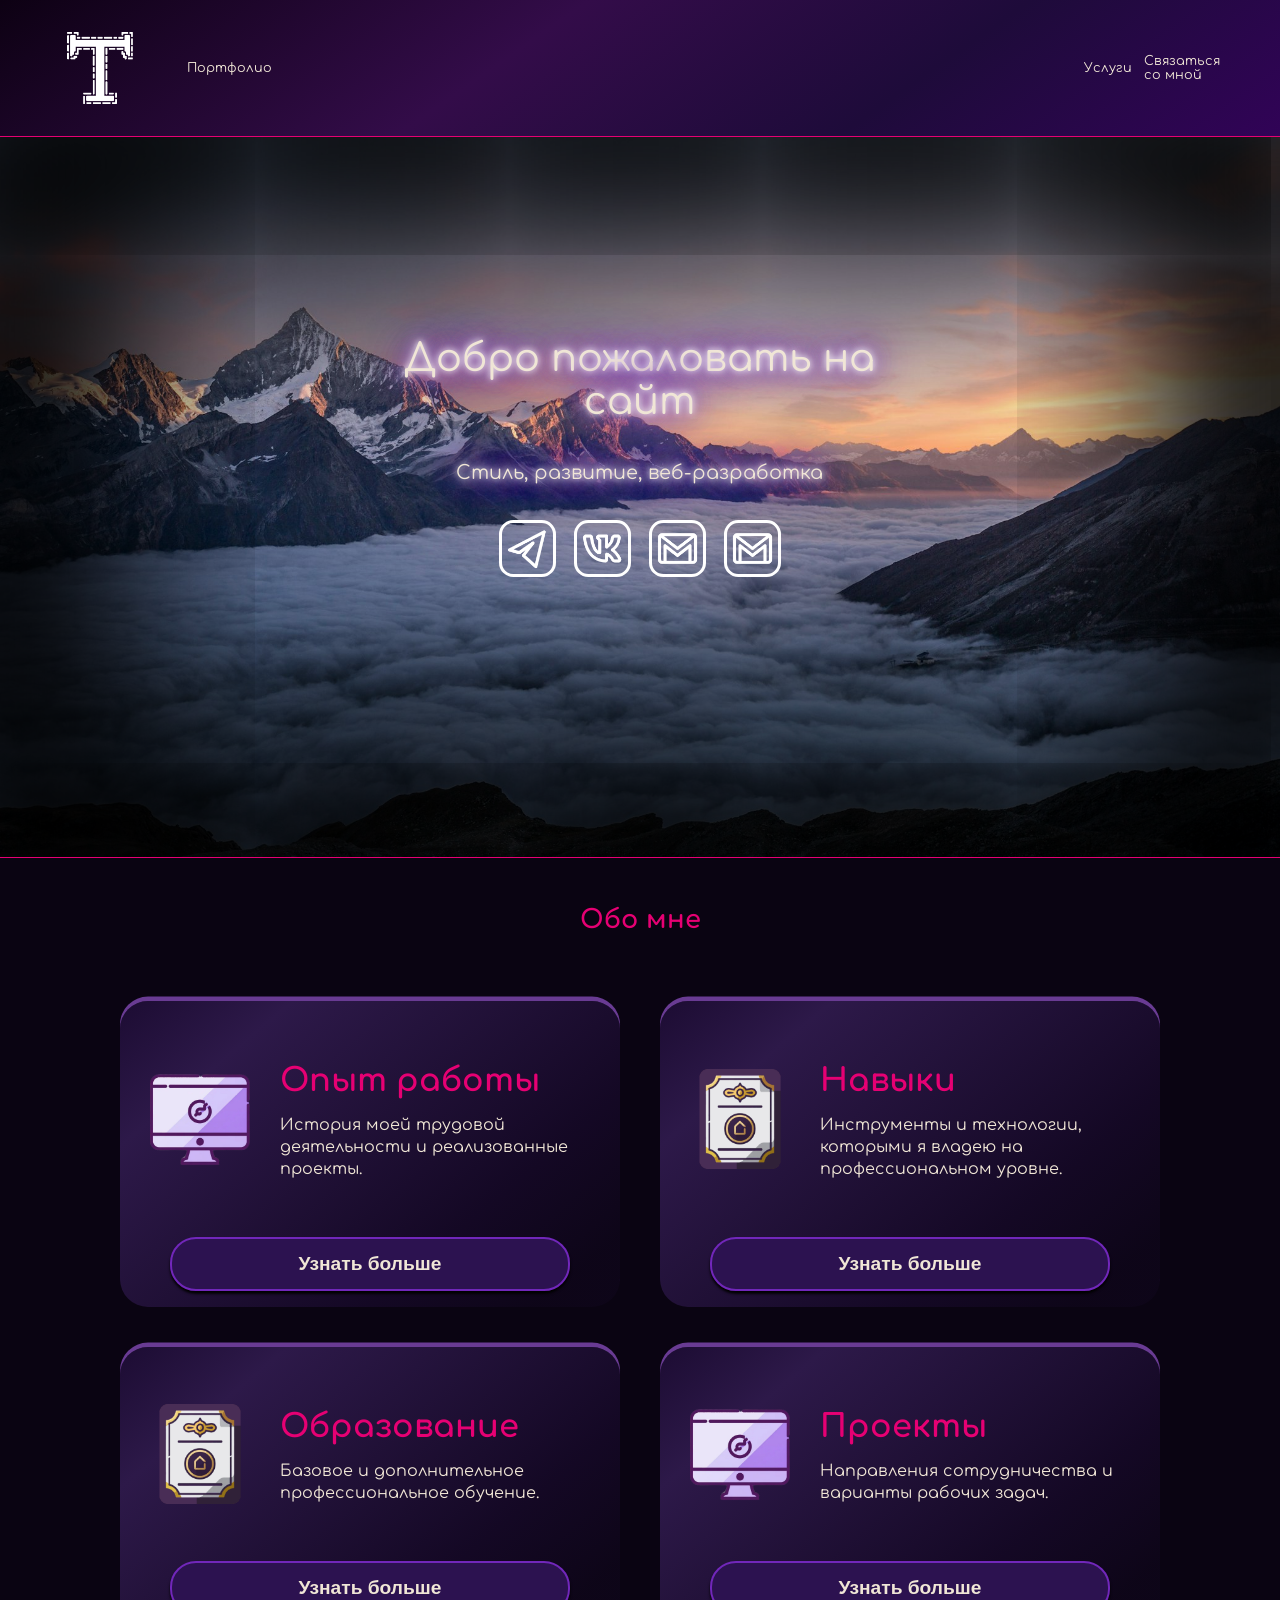
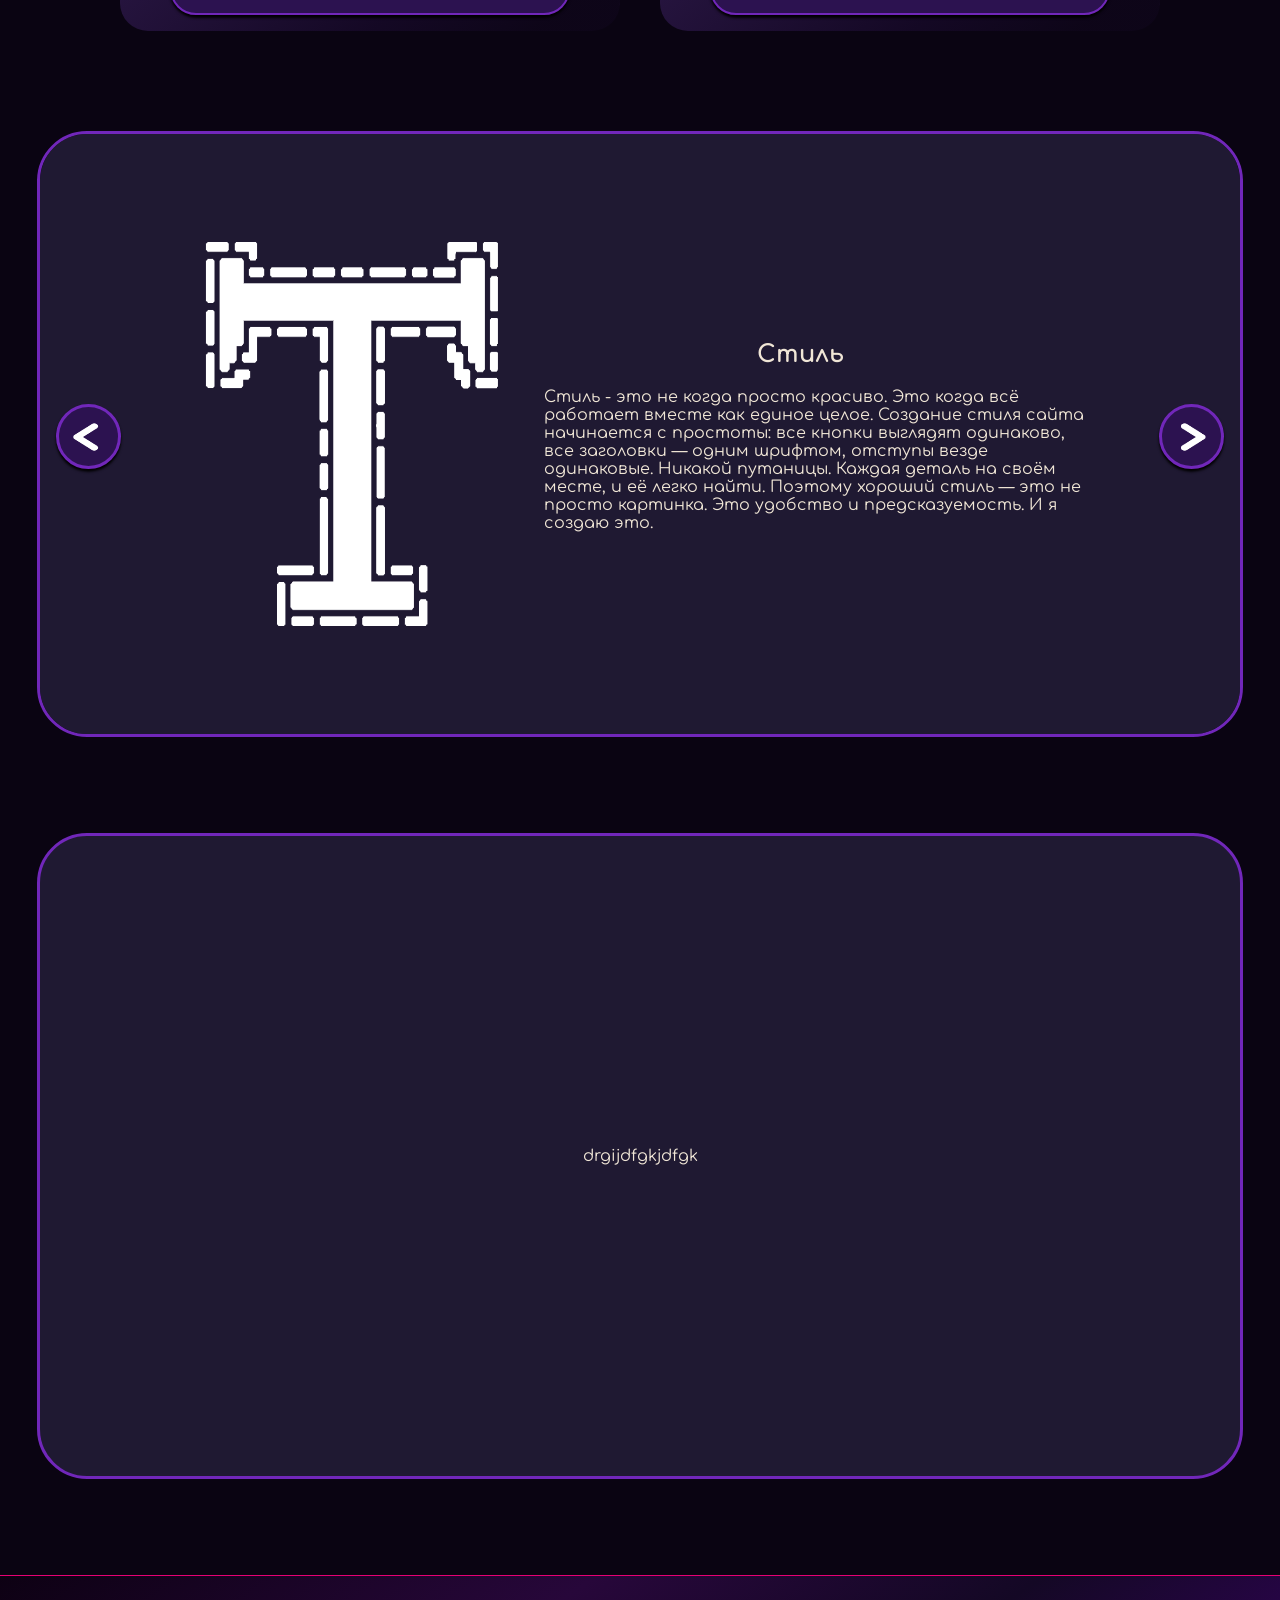
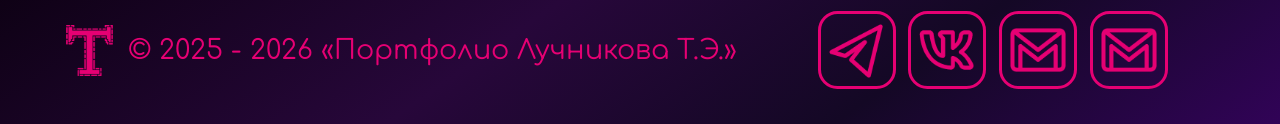
==== index.html @ 0462a35f "24" ====
<!DOCTYPE html>
<html lang="en">

    <head>
        <meta charset="UTF-8">
        <meta name="viewport" content="width=device-width, initial-scale=1.0">
        <title>Document</title>

        <meta name="viewport" content="width=device-width, initial-scale=1.0">

        <!-- ====================================================================== -->

        <link rel="stylesheet" href="./css_style/main_css.css">
        <link rel="stylesheet" href="./css_style/footer_css.css">
        <link rel="stylesheet" href="./css_style/slider_css.css">
        <link rel="stylesheet" href="./css_style/header_css.css">
        <link rel="stylesheet" href="./css_style/css_style_but_OnUp.css">

        <!-- ====================================================================== -->

        <link rel="preconnect" href="https://fonts.googleapis.com">
        <link rel="preconnect" href="https://fonts.gstatic.com" crossorigin>
        <link href="https://fonts.googleapis.com/css2?family=Comfortaa&display=swap" rel="stylesheet">

        <style>

            .one {
                margin-top: 1wh;
            }

        </style>

    </head>

    <body>

        <!-- ----------------------------------------------------------------------------------------------------- -->

        <header>
            <div id="div_head_main">
                <div class="div_head_main_first">
                    <img src="./img/logo-img.png" alt="">
                    <div style="margin-left: 3vw;">
                        <p class="p_header">Портфолио</p>
                    </div>
                </div>
                <div class="div_head_main_second">
                    <a href="#">
                        <p class="p_header">Услуги</p>
                    </a>
                    <a href="#">
                        <p class="p_header">Связаться со мной</p>
                    </a>
                </div>
            </div>
        </header>

        <!-- ----------------------------------------------------------------------------------------------------- -->

        <div id="big_body_div_1">

            <button id="goTopBtn" title="Наверх">↑</button>

            <script>

                const btn = document.getElementById('goTopBtn');
                window.addEventListener('scroll', () => {
                    btn.classList.toggle('show', window.scrollY > 200);
                });
                btn.addEventListener('click', () => {
                    window.scrollTo({ top: 0, behavior: 'smooth' });
                });

            </script>

            <!-- -------------------------------------------------------------------------------------- -->
            <div id="first_div_card" style="border: px solid red;">

                <div style="display: flex; flex-direction: column; align-items: center; margin-top: 18vh;">

                    <div class="one">
                        <div style="width: 46vw;">
                            <p id="glowing_text">Добро пожаловать на сайт</p>
                            <p id="glowing_text_mini">Стиль, развитие, веб-разработка</p>
                        </div>
                    </div>

                    <div style="display: flex; margin-top: 2vh; justify-content: space-between; width: 22vw; height: 6vw;">
                        <div class="head_div_img">
                            <a href="https://t.me/Timofey1559">
                                <img class="two_img" src="./img/telegram_icon_white.png" alt="">
                            </a>
                        </div>
                        <div class="head_div_img">
                            <a href="https://t.me/Timofey1559">
                                <img class="two_img" src="./img/vk_icon_white.png" alt="">
                            </a>
                        </div>
                        <div class="head_div_img">
                            <a href="https://t.me/Timofey1559">
                                <img class="two_img" src="./img/gmail_icon_white.png" alt="">
                            </a>
                        </div>

                        <div class="head_div_img">
                            <a href="https://t.me/Timofey1559">
                                <img class="two_img" src="./img/gmail_icon_white.png" alt="">
                            </a>
                        </div>
                    </div>

                </div>


            </div>

            <!-- ----------------------------------------------------------------------------------------------------- -->

            <div id="thirty_div">

                <div class="forth_div">

                    <h1>
                        <p style="font-size: 2vw; color: #e60073;">Обо мне</p>
                    </h1>

                    <div id="thirty_div_wrap">

                        <div id="div_cartochka">

                            <div id="div_card_img_second">
                                <div id="div_card_img_first">
                                    <img src="./img/monitor_icon.png" alt="">
                                </div>

                                <div class="div_card_thirty">
                                    <h1 id="p_card_first">Опыт работы</h1>
                                    <p id="p_card_second">История моей трудовой деятельности и реализованные проекты.</p>
                                </div>


                            </div>
                            <button title="Узнать больше"><a href="./pages/work.html">Узнать больше</a></button>
                        </div>

                        <div id="div_cartochka">

                            <!--
                                        <div id="circle_font"></div>
                                    -->
                            <div id="div_card_img_second">
                                <div id="div_card_img_first">
                                    <img src="./img/icon_sertificate.png" alt="">
                                </div>
                                <div class="div_card_thirty">
                                    <h1 id="p_card_first">Навыки</h1>
                                    <p id="p_card_second">Инструменты и технологии, которыми я владею на профессиональном
                                        уровне.</p>
                                </div>


                            </div>
                            <button title="Узнать больше">Узнать больше</button>
                        </div>


                        <!--
                            <div style="width: 70vw; border: 0px solid orange; display: flex; justify-content: center; align-items: center; z-index: -3; position: absolute;">
                                <div id="img_glow_circle" ></div>
                            </div>
                            -->


                        <div id="div_cartochka">

                            <!--
                                        <div id="circle_font"></div>
                                    -->
                            <div id="div_card_img_second">
                                <div id="div_card_img_first">
                                    <img src="./img/icon_sertificate.png" alt="">
                                </div>
                                <div class="div_card_thirty">
                                    <h1 id="p_card_first">Образование</h1>
                                    <p id="p_card_second">Базовое и дополнительное профессиональное обучение.</p>
                                </div>


                            </div>
                            <button title="Узнать больше">Узнать больше</button>
                        </div>

                        <div id="div_cartochka">

                            <!--
                                        <div id="circle_font"></div>
                                    -->
                            <div id="div_card_img_second">
                                <div id="div_card_img_first">
                                    <img src="./img/monitor_icon.png" alt="">
                                </div>
                                <div class="div_card_thirty">
                                    <h1 id="p_card_first">Проекты</h1>
                                    <p id="p_card_second">Направления сотрудничества и варианты рабочих задач.</p>
                                </div>


                            </div>
                            <button title="Узнать больше">Узнать больше</button>
                        </div>



                    </div>

                </div>

            </div>

            <!--
                    Опыт работы
                    Навыки
                    Образование
                    Услуги
                -->

            <section class="container">
                <div class="moving-element">
                    
                    <!-- ----------------------------------------------------------------------------------------------------- -->
                    <div class="div_slider">
                        <div class="small_div_slider">
                            <div class="div_img" style="border: px solid yellow;">
                                <img class="img_slider" src="./img/logo-img.png" alt="">
                            </div>
                            <div
                                style="width: 60%; display: flex; flex-direction: column; justify-content: center; align-items: center; border: px solid green;">
                                <div style="border: px solid yellow;">
                                    <h1>Стиль</h1>
                                </div>
                                <div style="border: px solid yellow; margin-top: -1rem; margin-left: 2rem;">
                                    <p>Стиль - это не когда просто красиво. Это когда всё работает вместе как единое целое.
                                        Создание стиля сайта начинается с простоты: все кнопки выглядят одинаково, все
                                        заголовки — одним шрифтом, отступы везде одинаковые. Никакой путаницы. Каждая деталь
                                        на своём месте, и её легко найти.
                                        Поэтому хороший стиль — это не просто картинка. Это удобство и предсказуемость. И я
                                        создаю это.</p>
                                </div>
                            </div>
                        </div>
                    </div>
                    <!-- ------------------------------------------------------------------------------------------------------- -->
                    <div class="div_slider">
                        <div class="small_div_slider">
                            <div class="div_img" style="border: px solid yellow;">
                                <img class="img_slider" src="./img/img_web_design.jpg" alt="">
                            </div>
                            <div
                                style="width: 60%; display: flex; flex-direction: column; justify-content: center; align-items: center; border: px solid green;">
                                <div style="border: px solid yellow;">
                                    <h1>Повышение квалификации</h1>
                                </div>
                                <div style="border: px solid yellow; margin-top: -1rem; margin-left: 2rem;">
                                    <p>Стиль - это не когда просто красиво. Это когда всё работает вместе как единое целое.
                                        Создание стиля сайта начинается с простоты: все кнопки выглядят одинаково, все
                                        заголовки — одним шрифтом, отступы везде одинаковые. Никакой путаницы. Каждая деталь
                                        на своём месте, и её легко найти.
                                        Поэтому хороший стиль — это не просто картинка. Это удобство и предсказуемость. И я
                                        создаю это.</p>
                                </div>
                            </div>
                        </div>
                    </div>
                    <!-- ------------------------------------------------------------------------------------------------------- -->
                    <div class="div_slider">
                        <div class="small_div_slider">
                            <div class="div_img" style="border: px solid yellow;">
                                <img class="img_slider" src="./img/img_web_design.jpg" alt="">
                            </div>
                            <div
                                style="width: 60%; display: flex; flex-direction: column; justify-content: center; align-items: center; border: px solid green;">
                                <div style="border: px solid yellow;">
                                    <h2>Интересные факты о веб-сайтах</h2>
                                </div>
                                <div style="border: px solid yellow; margin-top: -1rem; margin-left: 2rem;">
                                    <p>Стиль - это не когда просто красиво. Это когда всё работает вместе как единое целое.
                                        Создание стиля сайта начинается с простоты: все кнопки выглядят одинаково, все
                                        заголовки — одним шрифтом, отступы везде одинаковые. Никакой путаницы. Каждая деталь
                                        на своём месте, и её легко найти.
                                        Поэтому хороший стиль — это не просто картинка. Это удобство и предсказуемость. И я
                                        создаю это.</p>
                                </div>
                            </div>
                        </div>
                    </div>
                </div>

                <!-- ------------------------------------------------------------------------------------------------------- -->
                 
                <div class="div_but_slider">
                    <button class="but_slider" id="moveLeftBtn">
                        <img src="./img/left-arrow.png" alt="">
                    </button>
                    <button class="but_slider" id="moveRightBtn">
                        <img src="./img/right-arrow.png" alt="">
                    </button>
                </div>


            </section>


            <div style="border: 1px solid red; width: 75rem; height: 40rem; margin-top: 6rem; margin-bottom: 6rem; display: flex; justify-content: center; align-items: center; border-radius: 50px;
    border: 3px solid #7127BA; background-color: rgba(40, 35, 65, 0.7);">
                drgijdfgkjdfgk
            </div>


        </div>

        <script>

            const moveRightBtn = document.getElementById('moveRightBtn');
            const moveLeftBtn = document.getElementById('moveLeftBtn');
            const movingElement = document.querySelector('.moving-element');
            const positions = ['translateX(0)', 'translateX(-33.33%)', 'translateX(-66.66%)'];
            let currentIndex = 0;

            function applyPosition() {
                movingElement.style.transform = positions[currentIndex];
            }

            moveRightBtn.addEventListener('click', () => {
                currentIndex = (currentIndex + 1) % positions.length;
                applyPosition();
            });

            moveLeftBtn.addEventListener('click', () => {
                currentIndex = (currentIndex - 1 + positions.length) % positions.length;
                applyPosition();
            });

        </script>

        <!-- ----------------------------------------------------------------------------------------------------- -->

        <footer id="foot_template">

            <div id="bottom_copyright_div">
                <div id="bottom_copyright_div_first">
                    <div id="bcd_img">
                        <img src="./img/logo-img-pink.png" alt="">
                    </div>
                </div>

                <div id="bottom_copyright_div_second">
                    <p>© 2025 - 2026 «Портфолио Лучникова Т.Э.»</p>
                </div>
            </div>

            <div id="bottom_div_icon">

                <div style="display: flex; border: px solid white; justify-content: center; align-items: center; gap: 1vw;">

                    <div>
                        <a style="display: flex; align-items: center; justify-content: center;"
                            href="https://t.me/Timofey1559">
                            <div class="foot_div_img">
                                <img src="./img/telegram_icon.png" alt="">
                            </div>
                        </a>

                    </div>

                    <div>
                        <a style="display: flex; align-items: center; justify-content: center;"
                            href="https://t.me/Timofey1559">
                            <div class="foot_div_img">
                                <img src="./img/vk_icon.png" alt="">
                            </div>
                        </a>

                    </div>

                    <div>
                        <a style="display: flex; align-items: center; justify-content: center;"
                            href="https://t.me/Timofey1559">
                            <div class="foot_div_img">
                                <img src="./img/gmail_icon.png" alt="">
                            </div>
                        </a>

                    </div>

                    <div>
                        <a style="display: flex; align-items: center; justify-content: center;"
                            href="https://t.me/Timofey1559">
                            <div class="foot_div_img">
                                <img src="./img/gmail_icon.png" alt="">
                            </div>
                        </a>

                    </div>
                </div>

            </div>

        </footer>

        <!-- ----------------------------------------------------------------------------------------------------- 
            
            1
            Стиль


            2
            Я

            3
            Веб-разработка
            
            -->

    </body>

</html>
---- css_style/main_css.css ----
body {

    font-family: "Comfortaa", sans-serif;
    font-optical-sizing: auto;
    font-weight: 400;
    font-style: normal;

    margin: 0;
    padding: 0;

    background: #0a0412;

    color: #F0E6D6;
    display: flex;
    flex-direction: column;
    justify-content: center;
}

button {
    font-size: 2vh;
    background: #2C1250;
    border: 2px solid #7127BA;
    border-radius: 26px;
    box-shadow: 0 0.21vw 0.21vw 0 black;
    color: #F0E6D6;
    display: flex;
    justify-content: center;
    align-items: center;
    width: 80%;
    padding: 0.9rem 0;
    font-size: 1.2rem;
    font-weight: 600;
    cursor: pointer;
    margin: 0px 16px 16px 16px;

    transition: 0.2s;
}

button:hover {
    transform: scale(1.1);
    border-color: #e60073;
}

img {
    width: 100%;
    height: 100%;
}

.two_img {
    width: 100%;
    height: 100%;
}

/* ---------------------------- */

#first_div_card {
    display: flex;
    align-items: center;
    flex-direction: column;
    width: 100%;
    height: 80vh;
    background-image: url('../img/bakcground_fon.jpeg');
    background-size: cover;
    background-position: center;
    box-shadow: inset 0 0 12rem 8rem black;

    border-bottom: 1px solid #e60073;
}

#thirty_div {
    border: px solid green;
    display: flex;
    align-items: center;
    justify-content: center;
    margin-top: 0;
    z-index: 10;



}

.forth_div {
    display: flex;
    flex-direction: column;
    justify-content: center;
    align-items: center;
    border: px solid blue
}

#thirty_div_wrap {
    display: grid;
    grid-template-columns: repeat(2, 2fr);
    border: px solid red;

    display: grid;
    gap: 40px;
    justify-items: center;
    align-content: center;

    padding: 20px;
}

/* ---------------------------- */

#div_card_img_first {
    margin: 10px;
    flex-shrink: 0;
    width: 100px;
    height: 100px;
    border: px solid #7127BA;
}

.div_card_thirty {
    margin: 20px;
    min-width: 260px;
    max-width: 300px;
    overflow-wrap: break-word;

    border: px solid yellow;
}

#div_cartochka {
    display: flex;
    border-radius: 28px;
    background: linear-gradient(140deg, rgba(54, 23, 97, 0.41) 0%, rgba(45, 25, 73, 1) 20%, rgba(44, 18, 80, 0.3) 70%, rgba(44, 18, 80, 0.1) 90%);

    flex-direction: column;

    min-width: 20rem;

    align-items: center;
    box-shadow: 0 -0.5vh 0px 0 #693B93;
    transition: 0.2s;
}

#div_cartochka:hover {
    box-shadow: 0 -0.5vh 0 0 #e60073;

}

#div_card_img_second {
    margin-left: 10%;
    border: px solid green;

    margin: 10px;
    display: flex;

    padding: 10px;

    justify-content: center;
    align-items: center;
}

/*----------------------------------------------------------------------------------------------------*/

a {
    text-decoration: none;
    color: #F0E6D6;
}


/*----------------------------------------------------------------------------------------------------*/

#circle_font {
    width: 6vw;
    height: 2vw;
    z-index: -1;
    position: absolute;
    margin-left: 10%;
    border-radius: 100%;
    margin-top: 5vw;
    background-image: radial-gradient(farthest-corner at center, #e60073 0%, transparent 72%);
}

#p_card_first {

    margin-bottom: 0%;
    border: 0px solid green;
    color: #e60073;
}

#p_card_second {
    border: px solid green;
    font-size: 1rem;
    overflow-wrap: break-word;
    line-height: 1.4;
}

#mother_div_cartochka {
    display: flex;
    justify-content: space-evenly;
    margin-top: -1vh;
    gap: 2vw;
    border: px solid red;

}

/*----------------------------------------------------------------------------------------------------*/

#div_head_main {
    display: flex;
    justify-content: space-between;
    align-items: center;
    border: 0px solid red;
    height: 100%;


}


/*----------------------------------------------------------------------------------------------------*/

#glowing_text {
    font-size: 3vw;
    text-align: center;
    text-shadow:
        0 0 0.52vw #fff,
        0 0 1.04vw #fff,
        0 0 1.56vw #763CAC,
        0 0 2.08vw #763CAC,
        0 0 2.60vw #763CAC,
        0 0 3.12vw #763CAC,
        0 0 3.65vw #763CAC;
}

#glowing_text_mini {
    font-size: 1.5vw;
    text-align: center;
    text-shadow:
        0 0 0.52vw #fff,
        0 0 1.04vw #fff,
        0 0 1.56vw #763CAC,
        0 0 2.08vw #763CAC,
        0 0 2.60vw #763CAC,
        0 0 3.12vw #763CAC,
        0 0 3.65vw #763CAC;
}

#img_glowing {

    text-align: center;
    border-radius: 50%;
    /* Скругление углов для создания круга */
    background-image: radial-gradient(farthest-corner at center, #763CAC 0%, transparent 72%);
    width: 6vw;
    height: 2vw;
}

#img_glow_circle {
    text-align: center;
    border-radius: 50%;
    /* Скругление углов для создания круга */
    background-image: radial-gradient(farthest-corner at center, #e60073 0%, transparent 72%);
    width: 40vw;
    height: 45vw;
    z-index: -10;
}

#big_body_div_1 {
    border: px solid orange;
    display: flex;
    flex-direction: column;
    align-items: center;
}


#mother_div_cartochka {
    display: flex;
    justify-content: space-evenly;
    margin-top: -1vh;
    padding: 0;
    border: 5px solid red;
    width: 80vw;
}



/*---------------------------------------------------------------------------------------------------------------------------------------*/


@media (max-width: 1000px) {
    #thirty_div_wrap {
        grid-template-columns: 1fr;
    }

    #div_card_img_second {
        flex-direction: column;
        align-items: center;
        text-align: center;
    }



}

/*---------------------------------------------------------------------------------------------------------------------------------------*/
---- css_style/footer_css.css ----
#foot_template {
    
    font-size: 3vh;
    border: px solid red;
    /* background: linear-gradient(145deg, #190324 0%, #1a0b38 40%, #2c012a 70%, #11101c 100%); */

    background: linear-gradient(145deg, #0d0113 0%, #27073a 40%, #140825 70%, #310357 100%);


    display: flex;
    justify-content: space-between;
    align-items: center;
    gap: 2rem;
    padding: 2rem 4rem 2rem 4rem;

    border-top: 1px solid #e60073;

    color: #e60073
}

.p_footer_contact {
    color: #F0E6D6;
    margin-left: 1vw;
    border: px solid yellow;
}

.foot_div_img {
    width: 8vh;
    height: 8vh;
    border: 0.3vw solid #e60073;
    border-radius: 25%;
    transition: 0.2s;
}

.foot_div_img:hover {
    transform: scale(1.1);
    border-color: #7127BA;
}

#bottom_div_icon {
    border: px solid green;
    margin-right: 3rem;
}

#bottom_copyright_div {
    display: flex;
    border: px solid #e60073;
    justify-content: center;
    align-items: center;
}

#bottom_copyright_div_second {
    margin-left: 1vw;
    border: px green solid;

    display: flex;
    border: px solid #e60073;
    justify-content: center;
    align-items: center;
}

#bcd_img {
    width: 4vw;
    height: 4vw;
}

/*----------------------------------------------------------------------------------------------------*/

@media (max-width: 1000px) {
    #foot_template {
        flex-direction: column;
        padding: 1rem 0rem 1rem 0rem;

    }

    #bottom_div_icon {
        margin-top: -1rem;
        margin-right: 0rem;
    }

    .foot_div_img {
        border: 0.6vw solid #e60073;
    }

    #bottom_copyright_div {
        flex-direction: column;
        padding: 0.2rem;
    }

    #bottom_copyright_div_second {
        margin-left: 0vw;
        padding: 0rem 1rem 0rem 1rem;
    }

    #bcd_img {
        width: 8vw;
        height: 8vw;
    }
}
---- css_style/slider_css.css ----
.container {
    display: flex;
    width: 75rem;
    height: 37.5rem;
    overflow-x: hidden;

    margin-top: 5rem;
    overflow: hidden;
    position: relative;

    border-radius: 50px;
    border: 3px solid #7127BA;
}

/* ================================================================ */

.moving-element {
    display: flex;
    transition: transform 0.3s ease;
    margin-left: ;
    width: 300%;

    border: px solid blue;
}

.div_but_slider {
    position: absolute;
    left: 0;
    right: 0;
    width: 100%;
    display: flex;
    justify-content: space-between;
    z-index: 20;
    top: 45%;
}

.but_slider {
    width: 65px;
    height: 65px;
    border-radius: 60px;
    border: 3px solid #7127BA;
    transition: 0.2s;
}

.but_slider:hover {
    transform: scale(1.2);
    border-color: #e60073;
}

.div_slider {
    background-color: rgba(40, 35, 65, 0.7);
    width: 75rem;
    height: 37.5rem;


    display: flex;
    justify-content: center;
    align-items: center;

    flex-direction: row;
}

.div_img {
    width: 20rem;
    height: 24rem;
}

.small_div_slider {
    display: flex;
    flex-direction: row;
    border: px solid red;
    width: 80%;
    justify-content: center;
}

/* ========================================================================= */

@media (max-width: 1100px) {
    .container {
        width: 600px;
    }

    .div_slider {

        border: px solid orange;

        width: 37.5rem;
        height: 37.5rem;
    }

    .small_div_slider {
        flex-direction: column;
        align-items: center;
    }

    .div_img {
        width: 10rem;
        height: 12rem;
        margin-top: 1rem;

        
    }

    

}

/* ========================================================================= */

@media (max-width: 600px) {
    .container {
        width: 336px;
    }

    .div_slider {
        width: 21rem;
    }

    .small_div_slider {
        flex-direction: column;
        align-items: center;
    }

    .div_img {
        width: 4rem;
        height: 5rem;
        margin-top: 1rem;

        
    }

    .img_slider {
        border-radius: 25%;
        border: #7127BA 1px solid;
    }
}



/*

.container {
            width: 100%;
            max-width: 600px;
            overflow: hidden;
            border: 2px solid #333;
            margin: 20px auto;
        }
        .moving-element {
            display: flex;
            transition: transform 0.3s ease;
        }
        .slide {
            flex: 0 0 100%;
            height: 200px;
            display: flex;
            align-items: center;
            justify-content: center;
            font-size: 24px;
            font-weight: bold;
        }
        .slide1 { background: lightgreen; }
        .slide2 { background: lightblue; }
        .slide3 { background: lightcoral; }
        .buttons { text-align: center; }
        button { margin: 5px; padding: 8px 16px; }

*/
---- css_style/header_css.css ----
header {
    background: linear-gradient(145deg, #0d0113 0%, #330c49 40%, #1e0b3a 70%, #310357 100%);
    /* background: linear-gradient(145deg, #190324 0%, #1a0b38 40%, #2c012a 70%, #11101c 100%); */
    padding: 2rem 4rem 2rem 4rem;
    border-bottom: 1px solid #e60073;
}

#div_head_main {
    display: flex;
    justify-content: space-between;
    align-items: center;
    border: 0px solid red;
    height: 100%;
}

.div_head_main_first {
    border: 0px solid white;
    width: 8vh;
    height: 8vh;
    display: flex;
    align-items: center;
}

.div_head_main_second {
    border: 0px solid white;
    width: 11vw;
    height: 7vh;
    display: flex;
    justify-content: center;
    align-items: center;
}

.p_header {
    color: #F0E6D6;
    margin-left: 1vw;
    border: px solid yellow;
    font-size: 1vw;
}

.head_div_img {
    width: 4vw;
    height: 4vw;
    border: 0.3vw solid white;
    border-radius: 25%;
    transition: 0.2s;
}

.head_div_img:hover {
    transform: scale(1.1);
    border-color: #7127BA;
}

/* ------------------------------------------------------------------------------ */

@media (max-width: 1000px) {
    header {
        padding: 1rem 4rem 1rem 4rem;
    }
}
---- css_style/css_style_but_OnUp.css ----
#goTopBtn {
  position: fixed;
  bottom: 20px;
  right: 20px;
  width: 66px;
  height: 66px;
  border-radius: 50%;
  font-size: 2rem;
  opacity: 0;
  visibility: hidden;
  transition: 0.2s;
  z-index: 999;

  border: 3px solid #7127BA;
}

#goTopBtn:hover {
  transform: scale(1.1);

  border-color: #e60073;
}

#goTopBtn.show {
  opacity: 1;
  visibility: visible;
}
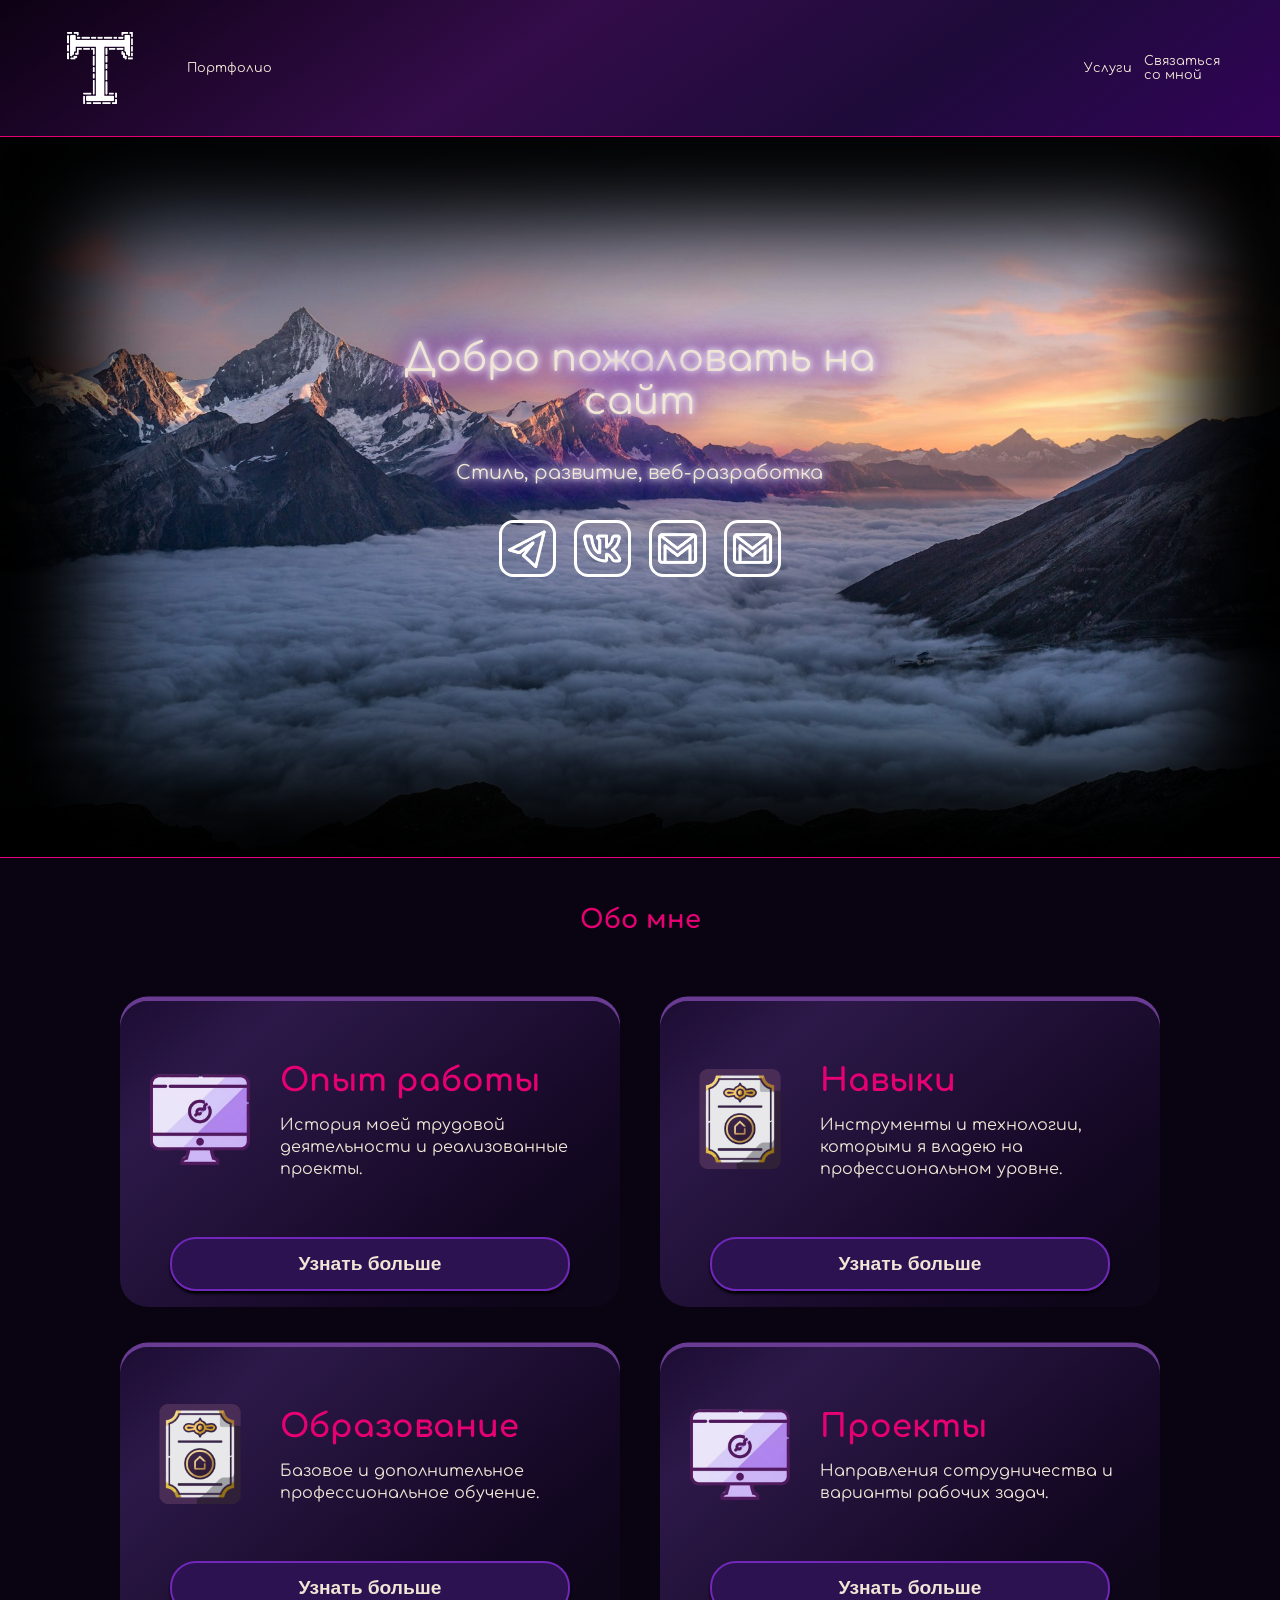
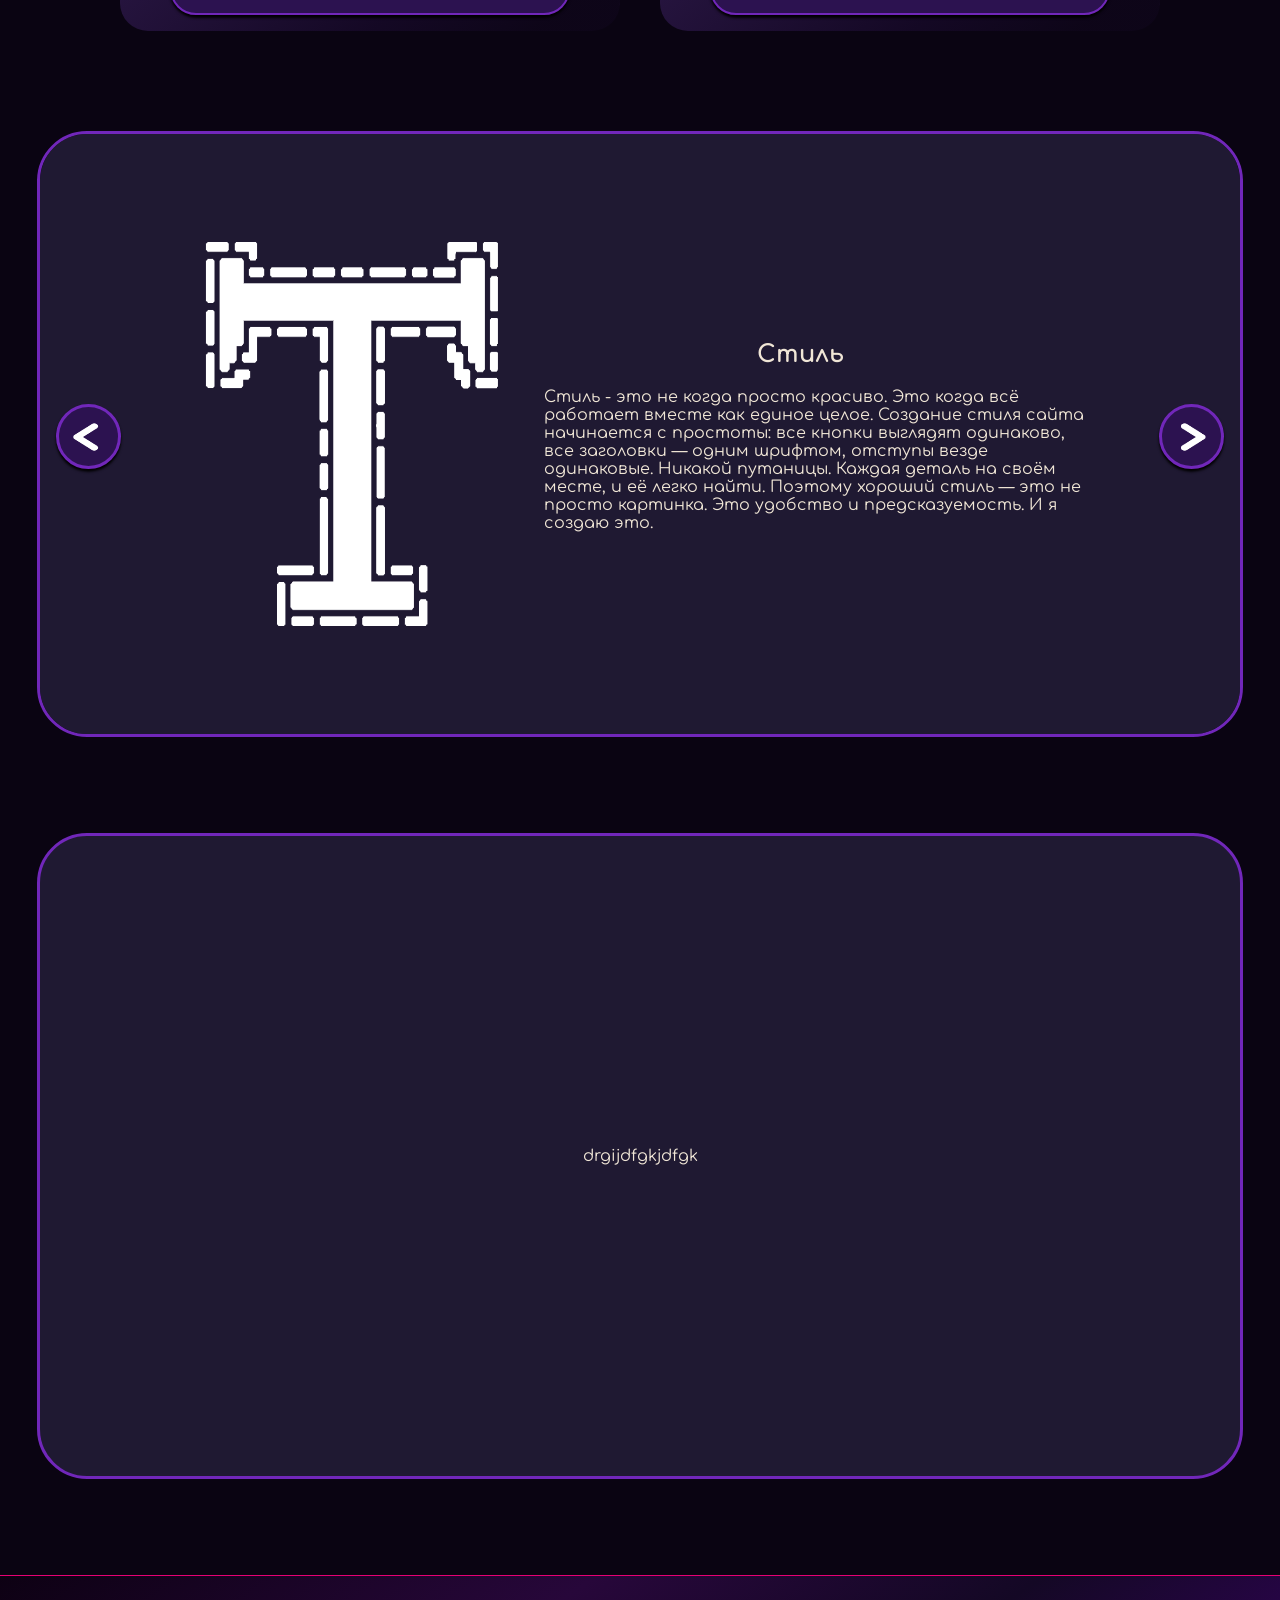
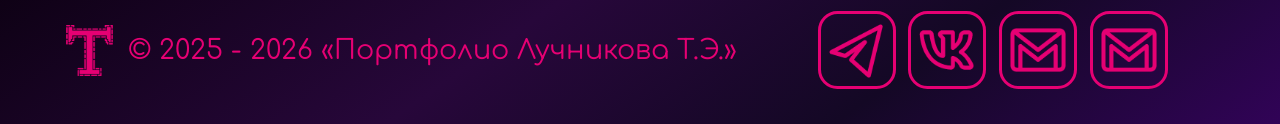
==== commit f0216fe8: "25" ====
--- a/index.html
+++ b/index.html
@@ -140,7 +140,7 @@
 
 
                             </div>
-                            <button title="Узнать больше"><a href="./pages/work.html">Узнать больше</a></button>
+                            <button title="Узнать больше"><a href="./pages/work_experience.html">Узнать больше</a></button>
                         </div>
 
                         <div id="div_cartochka">
--- a/css_style/main_css.css
+++ b/css_style/main_css.css
@@ -62,9 +62,13 @@
     background-image: url('../img/bakcground_fon.jpeg');
     background-size: cover;
     background-position: center;
-    box-shadow: inset 0 0 12rem 8rem black;
+    box-shadow: inset 0 0 6rem 6rem black;
 
     border-bottom: 1px solid #e60073;
+
+    transform: translateZ(0);
+    /* или */
+    backface-visibility: hidden;
 }
 
 #thirty_div {
@@ -293,6 +297,4 @@
 
 }
 
-/*---------------------------------------------------------------------------------------------------------------------------------------*/
-
-
+/*---------------------------------------------------------------------------------------------------------------------------------------*/
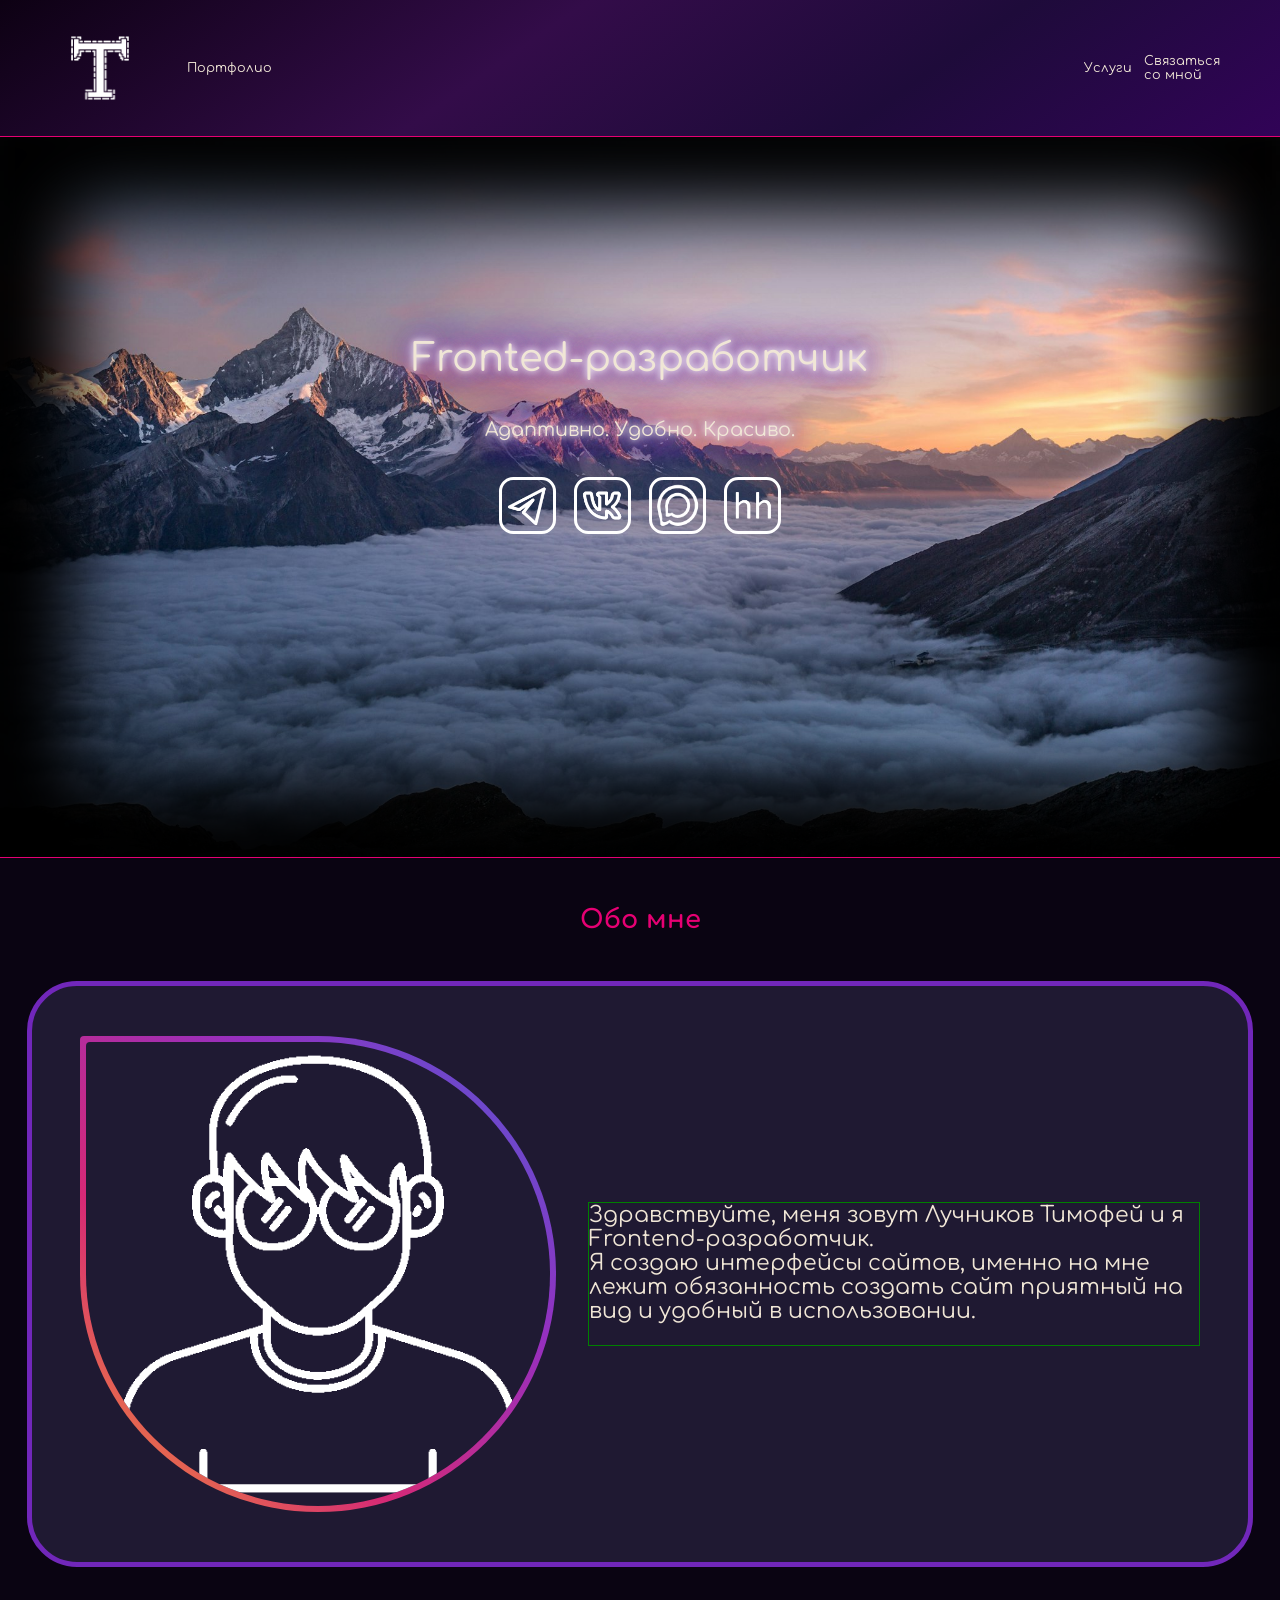
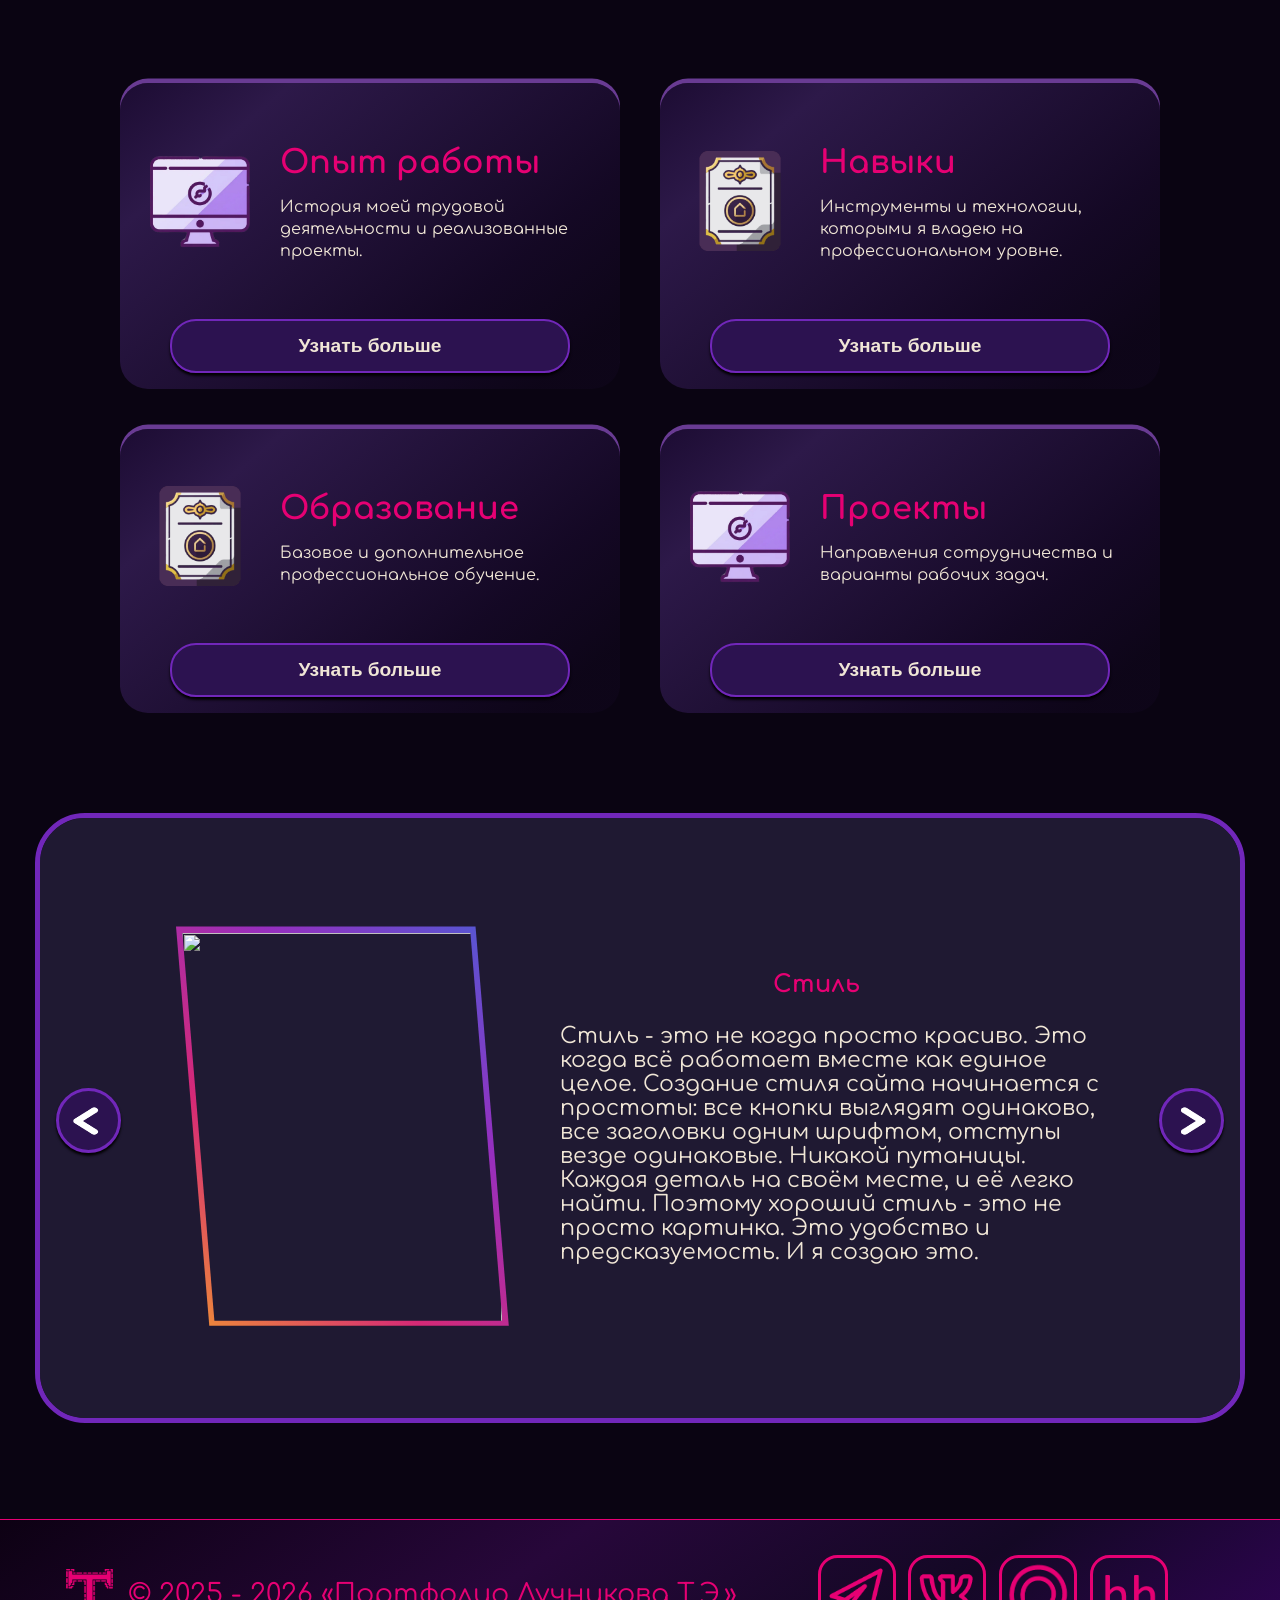
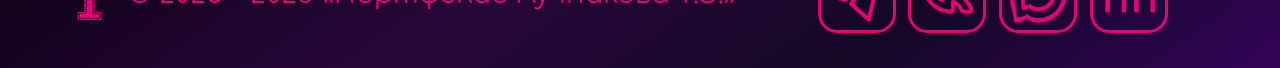
==== commit 189a2620: "27" ====
--- a/index.html
+++ b/index.html
@@ -1,413 +1,424 @@
 <!DOCTYPE html>
 <html lang="en">
 
-    <head>
-        <meta charset="UTF-8">
-        <meta name="viewport" content="width=device-width, initial-scale=1.0">
-        <title>Document</title>
-
-        <meta name="viewport" content="width=device-width, initial-scale=1.0">
-
-        <!-- ====================================================================== -->
-
-        <link rel="stylesheet" href="./css_style/main_css.css">
-        <link rel="stylesheet" href="./css_style/footer_css.css">
-        <link rel="stylesheet" href="./css_style/slider_css.css">
-        <link rel="stylesheet" href="./css_style/header_css.css">
-        <link rel="stylesheet" href="./css_style/css_style_but_OnUp.css">
-
-        <!-- ====================================================================== -->
-
-        <link rel="preconnect" href="https://fonts.googleapis.com">
-        <link rel="preconnect" href="https://fonts.gstatic.com" crossorigin>
-        <link href="https://fonts.googleapis.com/css2?family=Comfortaa&display=swap" rel="stylesheet">
-
-        <style>
-
-            .one {
-                margin-top: 1wh;
-            }
-
-        </style>
-
-    </head>
-
-    <body>
+<head>
+    <meta charset="UTF-8">
+    <meta name="viewport" content="width=device-width, initial-scale=1.0">
+    <title>Document</title>
+
+    <meta name="viewport" content="width=device-width, initial-scale=1.0">
+
+    <!-- ====================================================================== -->
+
+    <link rel="stylesheet" href="./css_style/main_css.css">
+    <link rel="stylesheet" href="./css_style/footer_css.css">
+    <link rel="stylesheet" href="./css_style/slider_css.css">
+    <link rel="stylesheet" href="./css_style/header_css.css">
+    <link rel="stylesheet" href="./css_style/css_style_but_OnUp.css">
+    <link rel="stylesheet" href="./css_style/about_me_css.css">
+
+    <!-- ====================================================================== -->
+
+    <link rel="preconnect" href="https://fonts.googleapis.com">
+    <link rel="preconnect" href="https://fonts.gstatic.com" crossorigin>
+    <link href="https://fonts.googleapis.com/css2?family=Comfortaa&display=swap" rel="stylesheet">
+
+    <style>
+        .one {
+            margin-top: 1wh;
+        }
+    </style>
+
+</head>
+
+<body>
+
+    <!-- ----------------------------------------------------------------------------------------------------- -->
+
+    <header>
+        <div id="div_head_main">
+            <div class="div_head_main_first">
+                <img src="./img/logo-img.png" alt="">
+                <div style="margin-left: 3vw;">
+                    <p class="p_header">Портфолио</p>
+                </div>
+            </div>
+            <div class="div_head_main_second">
+                <a href="#">
+                    <p class="p_header">Услуги</p>
+                </a>
+                <a href="#">
+                    <p class="p_header">Связаться со мной</p>
+                </a>
+            </div>
+        </div>
+    </header>
+
+    <!-- ----------------------------------------------------------------------------------------------------- -->
+
+    <div id="big_body_div_1">
+
+        <button id="goTopBtn" title="Наверх">↑</button>
+
+        <script>
+
+            const btn = document.getElementById('goTopBtn');
+            window.addEventListener('scroll', () => {
+                btn.classList.toggle('show', window.scrollY > 200);
+            });
+            btn.addEventListener('click', () => {
+                window.scrollTo({ top: 0, behavior: 'smooth' });
+            });
+
+        </script>
+
+        <!-- -------------------------------------------------------------------------------------- -->
+        <div id="first_div_card" style="border: px solid red;">
+
+            <div style="display: flex; flex-direction: column; align-items: center; margin-top: 18vh;">
+
+                <div class="one">
+                    <div style="width: 46vw;">
+                        <p id="glowing_text">Fronted-разработчик</p>
+                        <p id="glowing_text_mini">Адаптивно. Удобно. Красиво.</p>
+                    </div>
+                </div>
+
+                <div style="display: flex; margin-top: 2vh; justify-content: space-between; width: 22vw; height: 6vw;">
+                    <div class="head_div_img">
+                        <a href="https://t.me/Timofey1559">
+                            <img class="two_img" src="./img/telegram_icon_white.png" alt="Телеграм">
+                        </a>
+                    </div>
+                    <div class="head_div_img">
+                        <a href="https://vk.com/tluchnikov2016">
+                            <img class="two_img" src="./img/vk_icon_white.png" alt="ВКонтакте">
+                        </a>
+                    </div>
+                    <div class="head_div_img">
+                        <a href="https://max.ru/u/f9LHodD0cOJOzr5BCvywPNYeo6dxTHz3jgn0iaNxIk0uH9-2J_DaDWlpFzE">
+                            <img class="two_img" src="./img/Max_logo-1024x1024_redaction_3.png" alt="Макс">
+                        </a>
+                    </div>
+
+                    <div class="head_div_img">
+                        <a
+                            href="https://vk.com/away.php?to=https%3A%2F%2Fhh.ru%2Fresume%2Fa1b0eb0eff0cee30980039ed1f67644a39326d&utf=1">
+                            <img class="two_img" src="./img/hhru_icon_one.png" alt="HeadHunter">
+                        </a>
+                    </div>
+                </div>
+
+            </div>
+
+
+        </div>
 
         <!-- ----------------------------------------------------------------------------------------------------- -->
 
-        <header>
-            <div id="div_head_main">
-                <div class="div_head_main_first">
-                    <img src="./img/logo-img.png" alt="">
-                    <div style="margin-left: 3vw;">
-                        <p class="p_header">Портфолио</p>
-                    </div>
-                </div>
-                <div class="div_head_main_second">
-                    <a href="#">
-                        <p class="p_header">Услуги</p>
-                    </a>
-                    <a href="#">
-                        <p class="p_header">Связаться со мной</p>
-                    </a>
-                </div>
-            </div>
-        </header>
-
-        <!-- ----------------------------------------------------------------------------------------------------- -->
-
-        <div id="big_body_div_1">
-
-            <button id="goTopBtn" title="Наверх">↑</button>
-
-            <script>
-
-                const btn = document.getElementById('goTopBtn');
-                window.addEventListener('scroll', () => {
-                    btn.classList.toggle('show', window.scrollY > 200);
-                });
-                btn.addEventListener('click', () => {
-                    window.scrollTo({ top: 0, behavior: 'smooth' });
-                });
-
-            </script>
-
-            <!-- -------------------------------------------------------------------------------------- -->
-            <div id="first_div_card" style="border: px solid red;">
-
-                <div style="display: flex; flex-direction: column; align-items: center; margin-top: 18vh;">
-
-                    <div class="one">
-                        <div style="width: 46vw;">
-                            <p id="glowing_text">Добро пожаловать на сайт</p>
-                            <p id="glowing_text_mini">Стиль, развитие, веб-разработка</p>
-                        </div>
-                    </div>
-
-                    <div style="display: flex; margin-top: 2vh; justify-content: space-between; width: 22vw; height: 6vw;">
-                        <div class="head_div_img">
-                            <a href="https://t.me/Timofey1559">
-                                <img class="two_img" src="./img/telegram_icon_white.png" alt="">
-                            </a>
-                        </div>
-                        <div class="head_div_img">
-                            <a href="https://t.me/Timofey1559">
-                                <img class="two_img" src="./img/vk_icon_white.png" alt="">
-                            </a>
-                        </div>
-                        <div class="head_div_img">
-                            <a href="https://t.me/Timofey1559">
-                                <img class="two_img" src="./img/gmail_icon_white.png" alt="">
-                            </a>
-                        </div>
-
-                        <div class="head_div_img">
-                            <a href="https://t.me/Timofey1559">
-                                <img class="two_img" src="./img/gmail_icon_white.png" alt="">
-                            </a>
-                        </div>
-                    </div>
-
-                </div>
-
-
-            </div>
-
-            <!-- ----------------------------------------------------------------------------------------------------- -->
-
-            <div id="thirty_div">
-
-                <div class="forth_div">
-
-                    <h1>
-                        <p style="font-size: 2vw; color: #e60073;">Обо мне</p>
-                    </h1>
-
-                    <div id="thirty_div_wrap">
-
-                        <div id="div_cartochka">
-
-                            <div id="div_card_img_second">
-                                <div id="div_card_img_first">
-                                    <img src="./img/monitor_icon.png" alt="">
-                                </div>
-
-                                <div class="div_card_thirty">
-                                    <h1 id="p_card_first">Опыт работы</h1>
-                                    <p id="p_card_second">История моей трудовой деятельности и реализованные проекты.</p>
-                                </div>
-
-
-                            </div>
-                            <button title="Узнать больше"><a href="./pages/work_experience.html">Узнать больше</a></button>
-                        </div>
-
-                        <div id="div_cartochka">
-
-                            <!--
+        <div id="thirty_div">
+
+            <div class="forth_div">
+
+                <h1>
+                    <p style="font-size: 2vw; color: #e60073;">Обо мне</p>
+                </h1>
+
+                <div class="div_about_me">
+                    <div class="about_img">
+                        <img id="img_backgr" src="./img/icon_people.png" alt="">
+                    </div>
+                    <div class="about_text">
+                        Здравствуйте, меня зовут Лучников Тимофей и я Frontend-разработчик. <br> Я создаю интерфейсы
+                            сайтов, именно на мне лежит обязанность создать сайт приятный на вид и удобный в использовании.
+                        </p>
+                    </div>
+                </div>
+
+                <div id="thirty_div_wrap">
+
+                    <div id="div_cartochka">
+
+                        <div id="div_card_img_second">
+                            <div id="div_card_img_first">
+                                <img src="./img/monitor_icon.png" alt="">
+                            </div>
+
+                            <div class="div_card_thirty">
+                                <h1 id="p_card_first">Опыт работы</h1>
+                                <p id="p_card_second">История моей трудовой деятельности и реализованные проекты.</p>
+                            </div>
+
+
+                        </div>
+                        <button title="Узнать больше"><a href="./pages/work_experience.html">Узнать больше</a></button>
+                    </div>
+
+                    <div id="div_cartochka">
+
+                        <!--
                                         <div id="circle_font"></div>
                                     -->
-                            <div id="div_card_img_second">
-                                <div id="div_card_img_first">
-                                    <img src="./img/icon_sertificate.png" alt="">
-                                </div>
-                                <div class="div_card_thirty">
-                                    <h1 id="p_card_first">Навыки</h1>
-                                    <p id="p_card_second">Инструменты и технологии, которыми я владею на профессиональном
-                                        уровне.</p>
-                                </div>
-
-
-                            </div>
-                            <button title="Узнать больше">Узнать больше</button>
-                        </div>
-
-
-                        <!--
+                        <div id="div_card_img_second">
+                            <div id="div_card_img_first">
+                                <img src="./img/icon_sertificate.png" alt="">
+                            </div>
+                            <div class="div_card_thirty">
+                                <h1 id="p_card_first">Навыки</h1>
+                                <p id="p_card_second">Инструменты и технологии, которыми я владею на профессиональном
+                                    уровне.</p>
+                            </div>
+
+
+                        </div>
+                        <button title="Узнать больше">Узнать больше</button>
+                    </div>
+
+
+                    <!--
                             <div style="width: 70vw; border: 0px solid orange; display: flex; justify-content: center; align-items: center; z-index: -3; position: absolute;">
                                 <div id="img_glow_circle" ></div>
                             </div>
                             -->
 
 
-                        <div id="div_cartochka">
-
-                            <!--
+                    <div id="div_cartochka">
+
+                        <!--
                                         <div id="circle_font"></div>
                                     -->
-                            <div id="div_card_img_second">
-                                <div id="div_card_img_first">
-                                    <img src="./img/icon_sertificate.png" alt="">
-                                </div>
-                                <div class="div_card_thirty">
-                                    <h1 id="p_card_first">Образование</h1>
-                                    <p id="p_card_second">Базовое и дополнительное профессиональное обучение.</p>
-                                </div>
-
-
-                            </div>
-                            <button title="Узнать больше">Узнать больше</button>
-                        </div>
-
-                        <div id="div_cartochka">
-
-                            <!--
+                        <div id="div_card_img_second">
+                            <div id="div_card_img_first">
+                                <img src="./img/icon_sertificate.png" alt="">
+                            </div>
+                            <div class="div_card_thirty">
+                                <h1 id="p_card_first">Образование</h1>
+                                <p id="p_card_second">Базовое и дополнительное профессиональное обучение.</p>
+                            </div>
+
+
+                        </div>
+                        <button title="Узнать больше">Узнать больше</button>
+                    </div>
+
+                    <div id="div_cartochka">
+
+                        <!--
                                         <div id="circle_font"></div>
                                     -->
-                            <div id="div_card_img_second">
-                                <div id="div_card_img_first">
-                                    <img src="./img/monitor_icon.png" alt="">
-                                </div>
-                                <div class="div_card_thirty">
-                                    <h1 id="p_card_first">Проекты</h1>
-                                    <p id="p_card_second">Направления сотрудничества и варианты рабочих задач.</p>
-                                </div>
-
-
-                            </div>
-                            <button title="Узнать больше">Узнать больше</button>
-                        </div>
-
-
-
-                    </div>
-
-                </div>
-
-            </div>
-
-            <!--
+                        <div id="div_card_img_second">
+                            <div id="div_card_img_first">
+                                <img src="./img/monitor_icon.png" alt="">
+                            </div>
+                            <div class="div_card_thirty">
+                                <h1 id="p_card_first">Проекты</h1>
+                                <p id="p_card_second">Направления сотрудничества и варианты рабочих задач.</p>
+                            </div>
+
+
+                        </div>
+                        <button title="Узнать больше">Узнать больше</button>
+                    </div>
+
+
+
+                </div>
+
+            </div>
+
+        </div>
+
+        <!--
                     Опыт работы
                     Навыки
                     Образование
                     Услуги
                 -->
 
-            <section class="container">
-                <div class="moving-element">
-                    
-                    <!-- ----------------------------------------------------------------------------------------------------- -->
-                    <div class="div_slider">
-                        <div class="small_div_slider">
-                            <div class="div_img" style="border: px solid yellow;">
-                                <img class="img_slider" src="./img/logo-img.png" alt="">
-                            </div>
-                            <div
-                                style="width: 60%; display: flex; flex-direction: column; justify-content: center; align-items: center; border: px solid green;">
-                                <div style="border: px solid yellow;">
-                                    <h1>Стиль</h1>
-                                </div>
-                                <div style="border: px solid yellow; margin-top: -1rem; margin-left: 2rem;">
-                                    <p>Стиль - это не когда просто красиво. Это когда всё работает вместе как единое целое.
-                                        Создание стиля сайта начинается с простоты: все кнопки выглядят одинаково, все
-                                        заголовки — одним шрифтом, отступы везде одинаковые. Никакой путаницы. Каждая деталь
-                                        на своём месте, и её легко найти.
-                                        Поэтому хороший стиль — это не просто картинка. Это удобство и предсказуемость. И я
-                                        создаю это.</p>
-                                </div>
-                            </div>
-                        </div>
-                    </div>
-                    <!-- ------------------------------------------------------------------------------------------------------- -->
-                    <div class="div_slider">
-                        <div class="small_div_slider">
-                            <div class="div_img" style="border: px solid yellow;">
-                                <img class="img_slider" src="./img/img_web_design.jpg" alt="">
-                            </div>
-                            <div
-                                style="width: 60%; display: flex; flex-direction: column; justify-content: center; align-items: center; border: px solid green;">
-                                <div style="border: px solid yellow;">
-                                    <h1>Повышение квалификации</h1>
-                                </div>
-                                <div style="border: px solid yellow; margin-top: -1rem; margin-left: 2rem;">
-                                    <p>Стиль - это не когда просто красиво. Это когда всё работает вместе как единое целое.
-                                        Создание стиля сайта начинается с простоты: все кнопки выглядят одинаково, все
-                                        заголовки — одним шрифтом, отступы везде одинаковые. Никакой путаницы. Каждая деталь
-                                        на своём месте, и её легко найти.
-                                        Поэтому хороший стиль — это не просто картинка. Это удобство и предсказуемость. И я
-                                        создаю это.</p>
-                                </div>
-                            </div>
-                        </div>
-                    </div>
-                    <!-- ------------------------------------------------------------------------------------------------------- -->
-                    <div class="div_slider">
-                        <div class="small_div_slider">
-                            <div class="div_img" style="border: px solid yellow;">
-                                <img class="img_slider" src="./img/img_web_design.jpg" alt="">
-                            </div>
-                            <div
-                                style="width: 60%; display: flex; flex-direction: column; justify-content: center; align-items: center; border: px solid green;">
-                                <div style="border: px solid yellow;">
-                                    <h2>Интересные факты о веб-сайтах</h2>
-                                </div>
-                                <div style="border: px solid yellow; margin-top: -1rem; margin-left: 2rem;">
-                                    <p>Стиль - это не когда просто красиво. Это когда всё работает вместе как единое целое.
-                                        Создание стиля сайта начинается с простоты: все кнопки выглядят одинаково, все
-                                        заголовки — одним шрифтом, отступы везде одинаковые. Никакой путаницы. Каждая деталь
-                                        на своём месте, и её легко найти.
-                                        Поэтому хороший стиль — это не просто картинка. Это удобство и предсказуемость. И я
-                                        создаю это.</p>
-                                </div>
-                            </div>
-                        </div>
-                    </div>
-                </div>
-
+        <section class="container">
+            <div class="moving-element">
+
+                <!-- ----------------------------------------------------------------------------------------------------- -->
+                <div class="div_slider">
+                    <div class="small_div_slider">
+                        <div class="div_img">
+                            <img class="img_slider" src="./img/img_web_design.jpg" alt="">
+                        </div>
+                        <div
+                            style="width: 60%; display: flex; flex-direction: column; justify-content: center; align-items: center; border: px solid green;">
+                            <div style="border: px solid yellow;">
+                                <h1 class="h_slider_style">Стиль</h1>
+                            </div>
+                            <div class="div_slider_p">
+                                <p class="p_slider_text">Стиль - это не когда просто красиво. Это когда всё работает
+                                    вместе как единое целое.
+                                    Создание стиля сайта начинается с простоты: все кнопки выглядят одинаково, все
+                                    заголовки одним шрифтом, отступы везде одинаковые. Никакой путаницы. Каждая деталь
+                                    на своём месте, и её легко найти.
+                                    Поэтому хороший стиль - это не просто картинка. Это удобство и предсказуемость. И я
+                                    создаю это.</p>
+                            </div>
+                        </div>
+                    </div>
+                </div>
                 <!-- ------------------------------------------------------------------------------------------------------- -->
-                 
-                <div class="div_but_slider">
-                    <button class="but_slider" id="moveLeftBtn">
-                        <img src="./img/left-arrow.png" alt="">
-                    </button>
-                    <button class="but_slider" id="moveRightBtn">
-                        <img src="./img/right-arrow.png" alt="">
-                    </button>
-                </div>
-
-
-            </section>
-
-
-            <div style="border: 1px solid red; width: 75rem; height: 40rem; margin-top: 6rem; margin-bottom: 6rem; display: flex; justify-content: center; align-items: center; border-radius: 50px;
-    border: 3px solid #7127BA; background-color: rgba(40, 35, 65, 0.7);">
-                drgijdfgkjdfgk
-            </div>
-
-
+                <div class="div_slider">
+                    <div class="small_div_slider">
+                        <div class="div_img" style="border: px solid yellow;">
+                            <img class="img_slider" src="./img/img_web_design.jpg" alt="">
+                        </div>
+                        <div
+                            style="width: 60%; display: flex; flex-direction: column; justify-content: center; align-items: center; border: px solid green;">
+                            <div style="border: px solid yellow;">
+                                <h1 class="h_slider_style">Повышение квалификации</h1>
+                            </div>
+                            <div class="div_slider_p">
+                                <p class="p_slider_text">В профессии фронтенд-разработчика обучение не заканчивается
+                                    никогда: экосистема
+                                    JavaScript развивается настолько стремительно, что навыки требуют постоянного
+                                    обновления. Я придерживаюсь того же принципа, что и опытные специалисты, — каждую
+                                    неделю выделяю время на изучение новых инструментов и подходов, чтобы мои решения
+                                    оставались современными и эффективными.</p>
+                            </div>
+                        </div>
+                    </div>
+                </div>
+                <!-- ------------------------------------------------------------------------------------------------------- -->
+                <div class="div_slider">
+                    <div class="small_div_slider" style="border: px solid yellow;">
+                        <div class="div_img" style="border: px solid yellow;">
+                            <img class="img_slider" src="./img/img_web_design.jpg" alt="">
+                        </div>
+                        <div
+                            style="width: 60%; display: flex; flex-direction: column; justify-content: center; align-items: center; border: px solid green;">
+                            <div style="border: px solid yellow;">
+                                <h1 class="h_slider_style">Интересные факты о CMS </br>
+                                    (Система управлением контента)
+                                </h1>
+                            </div>
+                            <div class="div_slider_p">
+                                <p class="p_slider_text">WordPress начинался как платформа для блогов, а сегодня на нём
+                                    работает более 40%
+                                    всех сайтов в мире - от личных страниц до сайтов NASA и Белого дома. Tilda, в
+                                    отличие от него, полностью закрывает доступ к HTML-коду и заставляет собирать
+                                    страницы из готовых блоков, но именно поэтому её так полюбили дизайнеры за
+                                    безупречную типографику и визуальную чистоту.</p>
+                            </div>
+                        </div>
+                    </div>
+                </div>
+            </div>
+
+            <!-- ------------------------------------------------------------------------------------------------------- -->
+
+            <div class="div_but_slider">
+                <button class="but_slider" id="moveLeftBtn">
+                    <img src="./img/left-arrow.png" alt="">
+                </button>
+                <button class="but_slider" id="moveRightBtn">
+                    <img src="./img/right-arrow.png" alt="">
+                </button>
+            </div>
+
+
+        </section>
+
+
+
+
+
+    </div>
+
+    <script>
+
+        const moveRightBtn = document.getElementById('moveRightBtn');
+        const moveLeftBtn = document.getElementById('moveLeftBtn');
+        const movingElement = document.querySelector('.moving-element');
+        const positions = ['translateX(0)', 'translateX(-33.33%)', 'translateX(-66.66%)'];
+        let currentIndex = 0;
+
+        function applyPosition() {
+            movingElement.style.transform = positions[currentIndex];
+        }
+
+        moveRightBtn.addEventListener('click', () => {
+            currentIndex = (currentIndex + 1) % positions.length;
+            applyPosition();
+        });
+
+        moveLeftBtn.addEventListener('click', () => {
+            currentIndex = (currentIndex - 1 + positions.length) % positions.length;
+            applyPosition();
+        });
+
+    </script>
+
+    <!-- ----------------------------------------------------------------------------------------------------- -->
+
+    <footer id="foot_template">
+
+        <div id="bottom_copyright_div">
+            <div id="bottom_copyright_div_first">
+                <div id="bcd_img">
+                    <img src="./img/logo-img-pink.png" alt="">
+                </div>
+            </div>
+
+            <div id="bottom_copyright_div_second">
+                <p>© 2025 - 2026 «Портфолио Лучникова Т.Э.»</p>
+            </div>
         </div>
 
-        <script>
-
-            const moveRightBtn = document.getElementById('moveRightBtn');
-            const moveLeftBtn = document.getElementById('moveLeftBtn');
-            const movingElement = document.querySelector('.moving-element');
-            const positions = ['translateX(0)', 'translateX(-33.33%)', 'translateX(-66.66%)'];
-            let currentIndex = 0;
-
-            function applyPosition() {
-                movingElement.style.transform = positions[currentIndex];
-            }
-
-            moveRightBtn.addEventListener('click', () => {
-                currentIndex = (currentIndex + 1) % positions.length;
-                applyPosition();
-            });
-
-            moveLeftBtn.addEventListener('click', () => {
-                currentIndex = (currentIndex - 1 + positions.length) % positions.length;
-                applyPosition();
-            });
-
-        </script>
-
-        <!-- ----------------------------------------------------------------------------------------------------- -->
-
-        <footer id="foot_template">
-
-            <div id="bottom_copyright_div">
-                <div id="bottom_copyright_div_first">
-                    <div id="bcd_img">
-                        <img src="./img/logo-img-pink.png" alt="">
-                    </div>
-                </div>
-
-                <div id="bottom_copyright_div_second">
-                    <p>© 2025 - 2026 «Портфолио Лучникова Т.Э.»</p>
-                </div>
-            </div>
-
-            <div id="bottom_div_icon">
-
-                <div style="display: flex; border: px solid white; justify-content: center; align-items: center; gap: 1vw;">
-
-                    <div>
-                        <a style="display: flex; align-items: center; justify-content: center;"
-                            href="https://t.me/Timofey1559">
-                            <div class="foot_div_img">
-                                <img src="./img/telegram_icon.png" alt="">
-                            </div>
-                        </a>
-
-                    </div>
-
-                    <div>
-                        <a style="display: flex; align-items: center; justify-content: center;"
-                            href="https://t.me/Timofey1559">
-                            <div class="foot_div_img">
-                                <img src="./img/vk_icon.png" alt="">
-                            </div>
-                        </a>
-
-                    </div>
-
-                    <div>
-                        <a style="display: flex; align-items: center; justify-content: center;"
-                            href="https://t.me/Timofey1559">
-                            <div class="foot_div_img">
-                                <img src="./img/gmail_icon.png" alt="">
-                            </div>
-                        </a>
-
-                    </div>
-
-                    <div>
-                        <a style="display: flex; align-items: center; justify-content: center;"
-                            href="https://t.me/Timofey1559">
-                            <div class="foot_div_img">
-                                <img src="./img/gmail_icon.png" alt="">
-                            </div>
-                        </a>
-
-                    </div>
-                </div>
-
-            </div>
-
-        </footer>
-
-        <!-- ----------------------------------------------------------------------------------------------------- 
+        <div id="bottom_div_icon">
+
+            <div style="display: flex; border: px solid white; justify-content: center; align-items: center; gap: 1vw;">
+
+                <div>
+                    <a style="display: flex; align-items: center; justify-content: center;"
+                        href="https://t.me/Timofey1559">
+                        <div class="foot_div_img">
+                            <img src="./img/telegram_icon.png" alt="Телеграм">
+                        </div>
+                    </a>
+
+                </div>
+
+                <div>
+                    <a style="display: flex; align-items: center; justify-content: center;"
+                        href="https://t.me/Timofey1559">
+                        <div class="foot_div_img">
+                            <img src="./img/vk_icon.png" alt="ВКонтакте">
+                        </div>
+                    </a>
+
+                </div>
+
+                <div>
+                    <a style="display: flex; align-items: center; justify-content: center;"
+                        href="https://max.ru/u/f9LHodD0cOJOzr5BCvywPNYeo6dxTHz3jgn0iaNxIk0uH9-2J_DaDWlpFzE">
+                        <div class="foot_div_img">
+                            <img src="./img/Max_logo-1024x1024_redaction_3_pink.png" alt="Макс">
+                        </div>
+                    </a>
+
+                </div>
+
+                <div>
+                    <a style="display: flex; align-items: center; justify-content: center;"
+                        href="https://vk.com/away.php?to=https%3A%2F%2Fhh.ru%2Fresume%2Fa1b0eb0eff0cee30980039ed1f67644a39326d&utf=1">
+                        <div class="foot_div_img">
+                            <img src="./img/hhru_icon_pink.png" alt="HeadHunter">
+                        </div>
+                    </a>
+
+                </div>
+            </div>
+
+        </div>
+
+    </footer>
+
+    <!-- ----------------------------------------------------------------------------------------------------- 
             
             1
             Стиль
@@ -421,6 +432,6 @@
             
             -->
 
-    </body>
+</body>
 
 </html>
--- a/css_style/main_css.css
+++ b/css_style/main_css.css
@@ -62,7 +62,7 @@
     background-image: url('../img/bakcground_fon.jpeg');
     background-size: cover;
     background-position: center;
-    box-shadow: inset 0 0 6rem 6rem black;
+    box-shadow: inset 0 0 6vw 6vw black;
 
     border-bottom: 1px solid #e60073;
 
@@ -265,6 +265,9 @@
     display: flex;
     flex-direction: column;
     align-items: center;
+
+    flex: 1 0 auto;
+    min-height: 0;
 }
 
 
--- a/css_style/footer_css.css
+++ b/css_style/footer_css.css
@@ -1,21 +1,28 @@
+html, body {
+  margin: 0;
+  /* height: 100%;  <-- УБЕРИ ЭТУ СТРОКУ */
+}
+
+body {
+  display: flex;
+  flex-direction: column;
+  min-height: 100vh;   /* оставляем, чтобы футер прижимался */
+}
+
 #foot_template {
-    
     font-size: 3vh;
     border: px solid red;
     /* background: linear-gradient(145deg, #190324 0%, #1a0b38 40%, #2c012a 70%, #11101c 100%); */
-
     background: linear-gradient(145deg, #0d0113 0%, #27073a 40%, #140825 70%, #310357 100%);
-
-
     display: flex;
     justify-content: space-between;
     align-items: center;
     gap: 2rem;
     padding: 2rem 4rem 2rem 4rem;
+    border-top: 1px solid #e60073;
+    color: #e60073;
 
-    border-top: 1px solid #e60073;
-
-    color: #e60073
+    margin-top: 6rem;
 }
 
 .p_footer_contact {
--- a/css_style/slider_css.css
+++ b/css_style/slider_css.css
@@ -9,7 +9,7 @@
     position: relative;
 
     border-radius: 50px;
-    border: 3px solid #7127BA;
+    border: 5px solid #7127BA;
 }
 
 /* ================================================================ */
@@ -63,6 +63,45 @@
 .div_img {
     width: 20rem;
     height: 24rem;
+    border: px solid yellow;
+
+    /*background: linear-gradient(45deg, #f09433, #d62976, #962fbf, #4f5bd5);
+    padding: 4px;
+    /* толщина рамки /
+    border-radius: 12px;
+    display: inline-block;*/
+
+    position: relative;
+    display: inline-block;
+}
+
+.div_img::before {
+    display: flex;
+    justify-content: center;
+    align-items: center;
+
+    content: '';
+    position: absolute;
+
+    width: 104%;
+    height: 104%;
+    background: linear-gradient(45deg, #f09433, #d62976, #962fbf, #4f5bd5);
+    /*background: linear-gradient(135deg, #381b6b, #8635d4, #f21a85);*/
+    clip-path: polygon(0% 0%, 90% 0%, 100% 100%, 10% 100%);
+    z-index: 0;
+    /* Небольшая тень для объёма – опционально */
+    filter: drop-shadow(0 8px 12px rgba(0, 0, 0, 0.3));
+}
+
+.img_slider {
+    display: block;
+    position: relative;
+    z-index: 1;
+    background: #1f1a33;
+    clip-path: polygon(0% 0%, 90% 0%, 100% 100%, 10% 100%);
+    width: 100%;
+    height: 101%;
+    margin: 2%;
 }
 
 .small_div_slider {
@@ -71,6 +110,24 @@
     border: px solid red;
     width: 80%;
     justify-content: center;
+    border-radius: 8px;
+    align-items: center;
+    gap: 2rem;
+}
+
+.h_slider_style {
+    color: #e60073;
+    text-align: center;
+}
+
+.p_slider_text {
+    font-size: 22px;
+}
+
+.div_slider_p {
+    border: px solid yellow;
+    margin-top: -1rem;
+    margin-left: 2rem;
 }
 
 /* ========================================================================= */
@@ -91,17 +148,28 @@
     .small_div_slider {
         flex-direction: column;
         align-items: center;
+        justify-content: center;
     }
 
     .div_img {
         width: 10rem;
         height: 12rem;
         margin-top: 1rem;
-
-        
-    }
-
-    
+    }
+
+    .h_slider_style {
+        font-size: 18px;
+    }
+
+    .p_slider_text {
+        font-size: 12px;
+    }
+
+    .div_slider_p {
+
+    margin-top: 0rem;
+    margin-left: 0rem;
+}
 
 }
 
@@ -126,7 +194,7 @@
         height: 5rem;
         margin-top: 1rem;
 
-        
+
     }
 
     .img_slider {
--- a/css_style/about_me_css.css
+++ b/css_style/about_me_css.css
@@ -0,0 +1,47 @@
+.div_about_me {
+    width: 70rem;
+    height: 30rem;
+    margin-bottom: 6rem;
+
+    display: flex;
+    justify-content: center;
+    align-items: center;
+
+    border-radius: 50px;
+    border: 5px solid #7127BA;
+    background-color: rgba(40, 35, 65, 0.7);
+
+    padding: 3rem;
+    gap: 2rem;
+
+    transition: 0.2s;
+}
+
+.div_about_me:hover {
+    border-color: #e60073;
+}
+
+.about_img {
+    display: flex;
+    justify-content: center;
+    align-items: center;
+
+    border-radius: 4px 50% 50% 50%;
+    overflow: hidden;
+    background: linear-gradient(45deg, #f09433, #d62976, #962fbf, #4f5bd5);
+
+    padding: 6px;
+}
+
+.about_text {
+    width: 60%;
+    font-size: 22px;
+    border: 1px solid green;
+}
+
+#img_backgr {
+    width: 100%;
+    height: 100%;
+    background: #1f1a33;
+    border-radius: 4px 50% 50% 50%;
+}
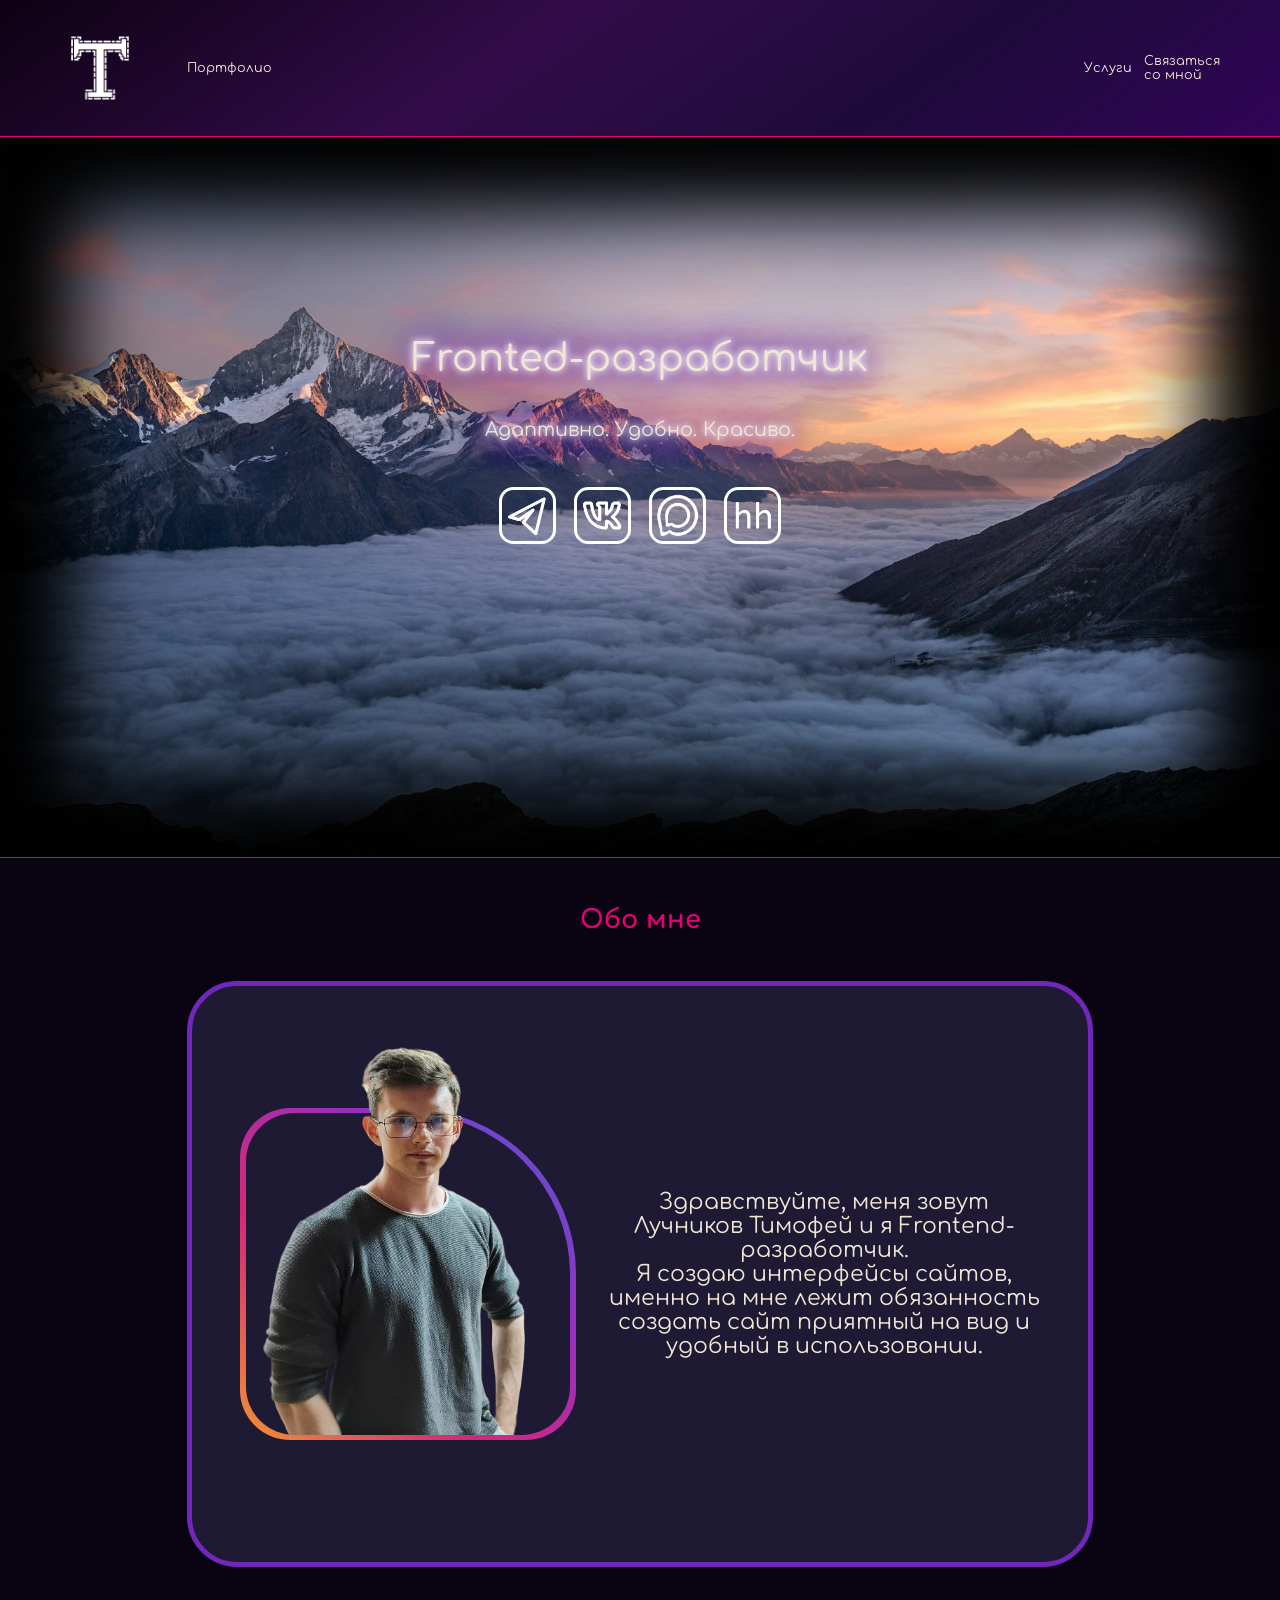
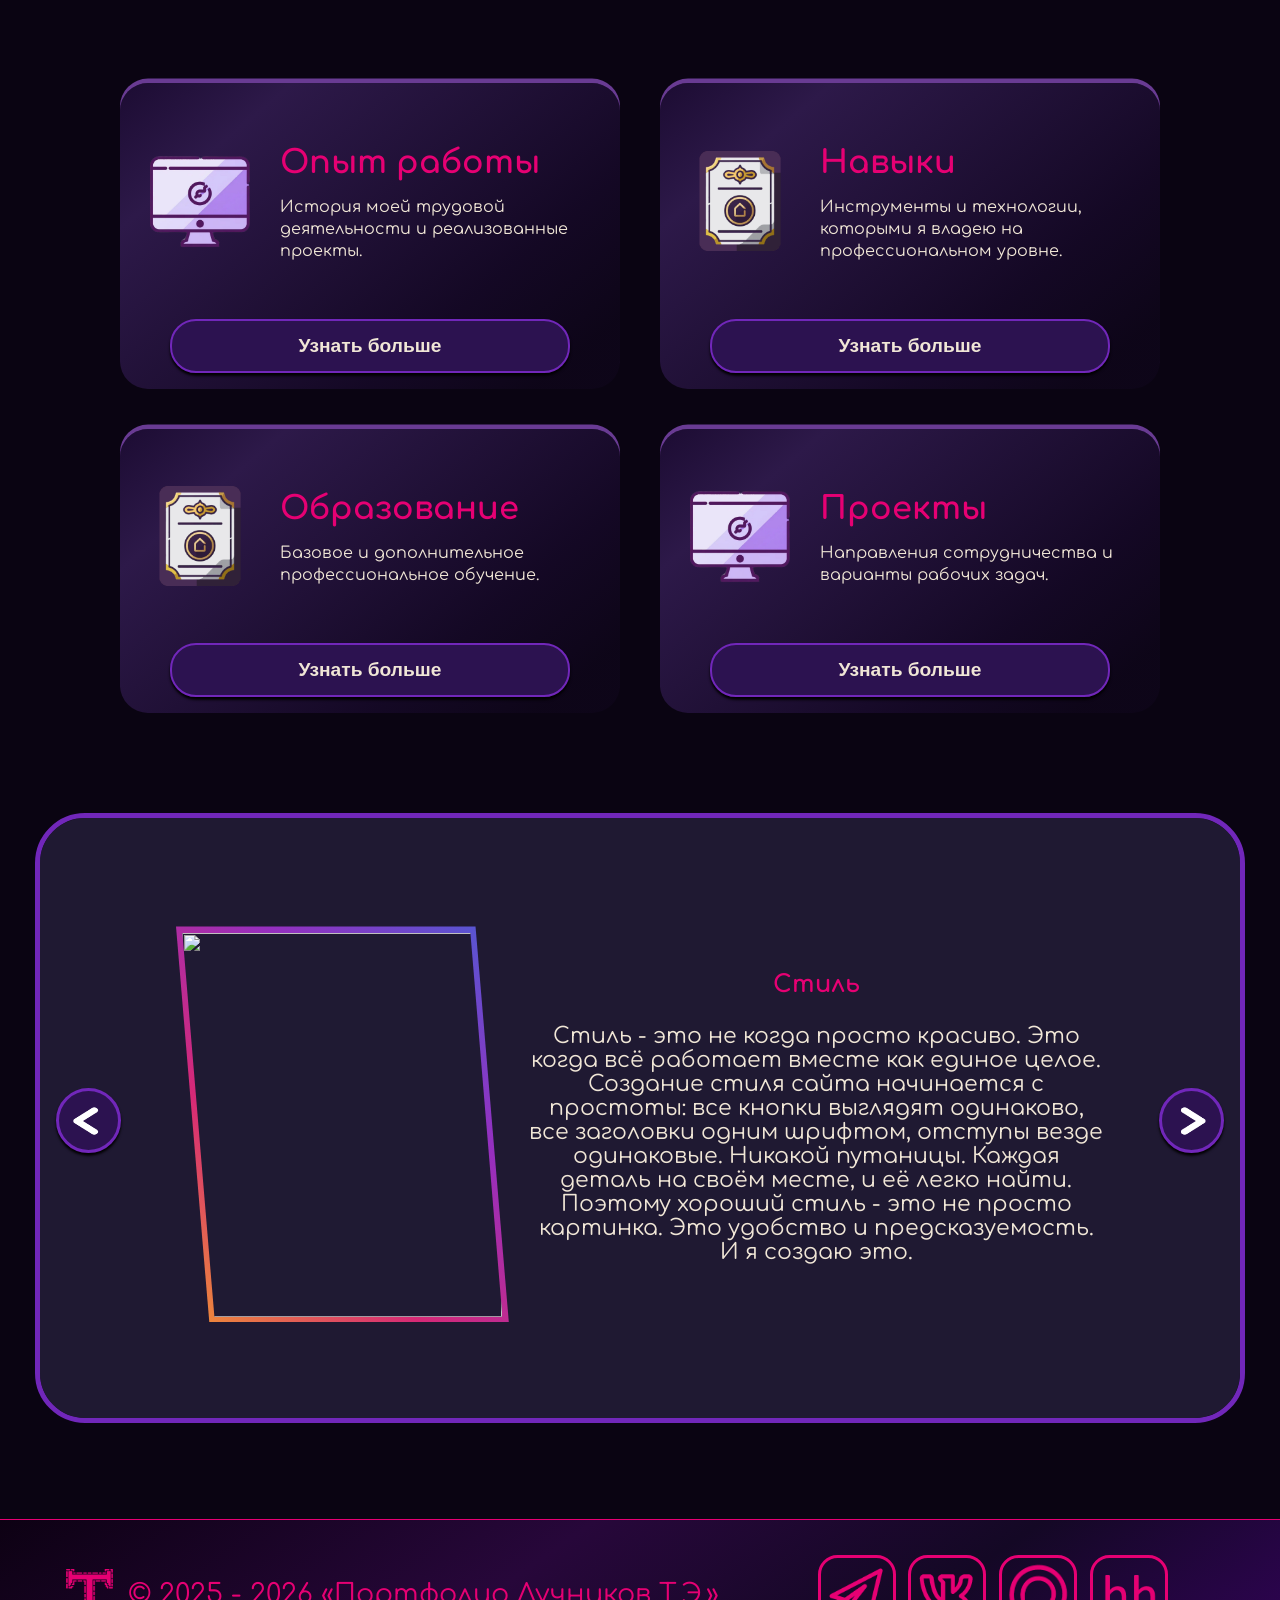
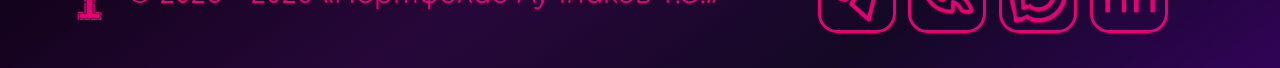
==== commit bef2dc8f: "28" ====
--- a/index.html
+++ b/index.html
@@ -75,16 +75,14 @@
         <!-- -------------------------------------------------------------------------------------- -->
         <div id="first_div_card" style="border: px solid red;">
 
-            <div style="display: flex; flex-direction: column; align-items: center; margin-top: 18vh;">
-
-                <div class="one">
+            <div id="welcome_div" style="display: flex; flex-direction: column; align-items: center; margin-top: 18vh;">
+                <div class="welcome_text">
                     <div style="width: 46vw;">
                         <p id="glowing_text">Fronted-разработчик</p>
                         <p id="glowing_text_mini">Адаптивно. Удобно. Красиво.</p>
                     </div>
                 </div>
-
-                <div style="display: flex; margin-top: 2vh; justify-content: space-between; width: 22vw; height: 6vw;">
+                <div id="welcom_contact">
                     <div class="head_div_img">
                         <a href="https://t.me/Timofey1559">
                             <img class="two_img" src="./img/telegram_icon_white.png" alt="Телеграм">
@@ -108,10 +106,7 @@
                         </a>
                     </div>
                 </div>
-
-            </div>
-
-
+            </div>
         </div>
 
         <!-- ----------------------------------------------------------------------------------------------------- -->
@@ -124,12 +119,14 @@
                     <p style="font-size: 2vw; color: #e60073;">Обо мне</p>
                 </h1>
 
-                <div class="div_about_me">
-                    <div class="about_img">
-                        <img id="img_backgr" src="./img/icon_people.png" alt="">
+                <div id="div_about_me">
+                    <div id="about_img">
+                        <div id="about_img_fon">
+                            <img id="img_backgr" src="./img/my_foto.png" alt="">
+                        </div>
                     </div>
                     <div class="about_text">
-                        Здравствуйте, меня зовут Лучников Тимофей и я Frontend-разработчик. <br> Я создаю интерфейсы
+                        <p>Здравствуйте, меня зовут Лучников Тимофей и я Frontend-разработчик. <br> Я создаю интерфейсы
                             сайтов, именно на мне лежит обязанность создать сайт приятный на вид и удобный в использовании.
                         </p>
                     </div>
@@ -241,9 +238,11 @@
                 <!-- ----------------------------------------------------------------------------------------------------- -->
                 <div class="div_slider">
                     <div class="small_div_slider">
-                        <div class="div_img">
-                            <img class="img_slider" src="./img/img_web_design.jpg" alt="">
-                        </div>
+
+                        <div id="div_img_first" >
+                            <img id="img_slider_first" src="./img/img_web_design.jpg" alt="">
+                        </div>
+
                         <div
                             style="width: 60%; display: flex; flex-direction: column; justify-content: center; align-items: center; border: px solid green;">
                             <div style="border: px solid yellow;">
@@ -264,12 +263,14 @@
                 <!-- ------------------------------------------------------------------------------------------------------- -->
                 <div class="div_slider">
                     <div class="small_div_slider">
-                        <div class="div_img" style="border: px solid yellow;">
-                            <img class="img_slider" src="./img/img_web_design.jpg" alt="">
-                        </div>
+
+                        <div id="div_img_second">
+                            <img id="img_slider_second" src="./img/education_img_s.jpg" alt="">
+                        </div>
+                        
                         <div
                             style="width: 60%; display: flex; flex-direction: column; justify-content: center; align-items: center; border: px solid green;">
-                            <div style="border: px solid yellow;">
+                            <div style="border: px solid yellow; text-align: center; justify-content: center;">
                                 <h1 class="h_slider_style">Повышение квалификации</h1>
                             </div>
                             <div class="div_slider_p">
@@ -286,8 +287,8 @@
                 <!-- ------------------------------------------------------------------------------------------------------- -->
                 <div class="div_slider">
                     <div class="small_div_slider" style="border: px solid yellow;">
-                        <div class="div_img" style="border: px solid yellow;">
-                            <img class="img_slider" src="./img/img_web_design.jpg" alt="">
+                        <div id="div_img_three" style="border: px solid yellow;">
+                            <img id="img_slider_three" src="./img/fon_cms_f.jpg" alt="">
                         </div>
                         <div
                             style="width: 60%; display: flex; flex-direction: column; justify-content: center; align-items: center; border: px solid green;">
@@ -365,7 +366,7 @@
             </div>
 
             <div id="bottom_copyright_div_second">
-                <p>© 2025 - 2026 «Портфолио Лучникова Т.Э.»</p>
+                <p>© 2025 - 2026 «Портфолио Лучников Т.Э.»</p>
             </div>
         </div>
 
--- a/css_style/main_css.css
+++ b/css_style/main_css.css
@@ -42,11 +42,6 @@
 }
 
 img {
-    width: 100%;
-    height: 100%;
-}
-
-.two_img {
     width: 100%;
     height: 100%;
 }
--- a/css_style/slider_css.css
+++ b/css_style/slider_css.css
@@ -3,11 +3,9 @@
     width: 75rem;
     height: 37.5rem;
     overflow-x: hidden;
-
     margin-top: 5rem;
     overflow: hidden;
     position: relative;
-
     border-radius: 50px;
     border: 5px solid #7127BA;
 }
@@ -17,9 +15,8 @@
 .moving-element {
     display: flex;
     transition: transform 0.3s ease;
-    margin-left: ;
+    /* margin-left: ; */
     width: 300%;
-
     border: px solid blue;
 }
 
@@ -51,59 +48,136 @@
     background-color: rgba(40, 35, 65, 0.7);
     width: 75rem;
     height: 37.5rem;
-
-
-    display: flex;
-    justify-content: center;
-    align-items: center;
-
+    display: flex;
+    justify-content: center;
+    align-items: center;
     flex-direction: row;
 }
 
-.div_img {
+/* ====================================================== */
+
+#div_img_first {
     width: 20rem;
     height: 24rem;
     border: px solid yellow;
-
     /*background: linear-gradient(45deg, #f09433, #d62976, #962fbf, #4f5bd5);
     padding: 4px;
     /* толщина рамки /
     border-radius: 12px;
     display: inline-block;*/
-
     position: relative;
     display: inline-block;
 }
 
-.div_img::before {
-    display: flex;
-    justify-content: center;
-    align-items: center;
-
+#div_img_first::before {
+    display: flex;
+    justify-content: center;
+    align-items: center;
     content: '';
     position: absolute;
-
+    width: 104%;
+    height: 103%;
+    background: linear-gradient(45deg, #f09433, #d62976, #962fbf, #4f5bd5);
+    /*background: linear-gradient(135deg, #381b6b, #8635d4, #f21a85);*/
+    clip-path: polygon(0% 0%, 90% 0%, 100% 100%, 10% 100%);
+    z-index: 0;
+}
+
+#img_slider_first {
+    display: block;
+    position: relative;
+    z-index: 1;
+    background: #1f1a33;
+    clip-path: polygon(0% 0%, 90% 0%, 100% 100%, 10% 100%);
+    width: 100%;
+    height: 100%;
+    margin: 2%;
+}
+
+/* ================================================================= */
+
+#div_img_second {
+    width: 26rem;
+    height: 24rem;
+    border: px solid yellow;
+    /*background: linear-gradient(45deg, #f09433, #d62976, #962fbf, #4f5bd5);
+    padding: 4px;
+    /* толщина рамки /
+    border-radius: 12px;
+    display: inline-block;*/
+    position: relative;
+    display: inline-block;
+}
+
+#div_img_second::before {
+    display: flex;
+    justify-content: center;
+    align-items: center;
+    border-radius: 80px;
+    content: '';
+    position: absolute;
     width: 104%;
     height: 104%;
     background: linear-gradient(45deg, #f09433, #d62976, #962fbf, #4f5bd5);
     /*background: linear-gradient(135deg, #381b6b, #8635d4, #f21a85);*/
-    clip-path: polygon(0% 0%, 90% 0%, 100% 100%, 10% 100%);
     z-index: 0;
-    /* Небольшая тень для объёма – опционально */
-    filter: drop-shadow(0 8px 12px rgba(0, 0, 0, 0.3));
-}
-
-.img_slider {
+
+}
+
+#img_slider_second {
+    border-radius: 5rem;
     display: block;
     position: relative;
     z-index: 1;
     background: #1f1a33;
-    clip-path: polygon(0% 0%, 90% 0%, 100% 100%, 10% 100%);
+    width: 100%;
+    height: 100%;
+    margin: 2%;
+}
+
+/* ================================================================= */
+
+#div_img_three {
+    width: 22rem;
+    height: 24rem;
+    border: px solid yellow;
+    /*background: linear-gradient(45deg, #f09433, #d62976, #962fbf, #4f5bd5);
+    padding: 4px;
+    /* толщина рамки /
+    border-radius: 12px;
+    display: inline-block;*/
+    position: relative;
+    display: inline-block;
+}
+
+#div_img_three::before {
+    display: flex;
+    justify-content: center;
+    align-items: center;
+    content: '';
+    position: absolute;
+    width: 104%;
+    height: 105%;
+    background: linear-gradient(45deg, #f09433, #d62976, #962fbf, #4f5bd5);
+    /*background: linear-gradient(135deg, #381b6b, #8635d4, #f21a85);*/
+    clip-path: polygon(50% 0%, 100% 25%, 100% 75%, 50% 100%, 0% 75%, 0% 25%);
+    z-index: 0;
+
+}
+
+#img_slider_three {
+    display: block;
+    position: relative;
+    z-index: 1;
+    background: #1f1a33;
+    clip-path: polygon(50% 0%, 100% 25%, 100% 75%, 50% 100%, 0% 75%, 0% 25%);
     width: 100%;
     height: 101%;
     margin: 2%;
 }
 
+/* ========================================================================== */
+
 .small_div_slider {
     display: flex;
     flex-direction: row;
@@ -122,12 +196,13 @@
 
 .p_slider_text {
     font-size: 22px;
+    text-align: center;
 }
 
 .div_slider_p {
     border: px solid yellow;
     margin-top: -1rem;
-    margin-left: 2rem;
+
 }
 
 /* ========================================================================= */
@@ -136,41 +211,43 @@
     .container {
         width: 600px;
     }
-
     .div_slider {
-
         border: px solid orange;
-
         width: 37.5rem;
         height: 37.5rem;
     }
-
     .small_div_slider {
         flex-direction: column;
         align-items: center;
         justify-content: center;
     }
-
-    .div_img {
+    #div_img_first {
         width: 10rem;
         height: 12rem;
         margin-top: 1rem;
     }
+    #div_img_second {
+        width: 10rem;
+        height: 12rem;
+        margin-top: 1rem;
+        
+    }
+    #div_img_three {
+        width: 10rem;
+        height: 12rem;
+        margin-top: 1rem;
+    }
 
     .h_slider_style {
         font-size: 18px;
     }
-
     .p_slider_text {
         font-size: 12px;
     }
-
     .div_slider_p {
-
-    margin-top: 0rem;
-    margin-left: 0rem;
-}
-
+        margin-top: 0rem;
+        margin-left: 0rem;
+    }
 }
 
 /* ========================================================================= */
@@ -189,18 +266,26 @@
         align-items: center;
     }
 
-    .div_img {
+    #div_img_first {
         width: 4rem;
         height: 5rem;
         margin-top: 1rem;
-
-
-    }
-
-    .img_slider {
-        border-radius: 25%;
-        border: #7127BA 1px solid;
-    }
+    }
+
+    #div_img_second {
+        width: 4rem;
+        height: 5rem;
+        margin-top: 1rem;
+    }
+
+    #div_img_three {
+        width: 4rem;
+        height: 5rem;
+        margin-top: 1rem;
+    }
+
+
+
 }
 
 
--- a/css_style/header_css.css
+++ b/css_style/header_css.css
@@ -37,17 +37,37 @@
     font-size: 1vw;
 }
 
+#welcom_contact {
+    display: flex;
+    margin-top: 2vh;
+    justify-content: space-between;
+    width: 22vw;
+    height: 6vw;
+    border: px solid yellow;
+    align-items: center;
+}
+
 .head_div_img {
     width: 4vw;
     height: 4vw;
     border: 0.3vw solid white;
     border-radius: 25%;
     transition: 0.2s;
+
+    display: flex;
+    justify-content: center;
+
+    overflow: hidden;
 }
 
 .head_div_img:hover {
     transform: scale(1.1);
     border-color: #7127BA;
+}
+
+.two_img {
+    width: 100%;
+    height: 100%;
 }
 
 /* ------------------------------------------------------------------------------ */
@@ -56,4 +76,13 @@
     header {
         padding: 1rem 4rem 1rem 4rem;
     }
+
+    .head_div_img {
+        width: 6vw;
+        height: 6vw;
+    }
+
+    #welcom_contact {
+        width: 28vw;
+    }
 }
--- a/css_style/about_me_css.css
+++ b/css_style/about_me_css.css
@@ -1,19 +1,15 @@
-.div_about_me {
+#div_about_me {
     width: 70rem;
     height: 30rem;
     margin-bottom: 6rem;
-
     display: flex;
     justify-content: center;
     align-items: center;
-
     border-radius: 50px;
     border: 5px solid #7127BA;
-    background-color: rgba(40, 35, 65, 0.7);
-
+    background-color: #1F1A33;
     padding: 3rem;
     gap: 2rem;
-
     transition: 0.2s;
 }
 
@@ -21,27 +17,85 @@
     border-color: #e60073;
 }
 
-.about_img {
+.about_text {
+    width: 60%;
+    font-size: 22px;
+    border: px solid green;
+    text-align: center;
+}
+
+#about_img {
     display: flex;
     justify-content: center;
     align-items: center;
-
-    border-radius: 4px 50% 50% 50%;
-    overflow: hidden;
+    border-radius: 15% 50% 15% 15%;
     background: linear-gradient(45deg, #f09433, #d62976, #962fbf, #4f5bd5);
-
     padding: 6px;
+    width: 22.5rem;
+    height: 22.5rem;
+    position: relative;
 }
 
-.about_text {
-    width: 60%;
-    font-size: 22px;
-    border: 1px solid green;
+#about_img_fon {
+    display: flex;
+    justify-content: center;
+    align-items: center;
+    border-radius: 15% 50% 15% 15%;
+    background: #1F1A33;
+    padding: 6px;
+    width: 98%;
+    height: 97%;
+    position: relative;
 }
 
 #img_backgr {
-    width: 100%;
-    height: 100%;
-    background: #1f1a33;
-    border-radius: 4px 50% 50% 50%;
+    position: absolute;
+    bottom: 0px;
+    width: 98%;
+    height: 30rem;
+    display: block;
+}
+
+/* ============================================================================================ */
+
+@media (min-width: 769px) and (max-width: 1280px) {
+    #div_about_me {
+        width: 50rem;
+    }
+
+    #about_img {
+        width: 22.5rem;
+        height: 20rem;
+    }
+
+    #img_backgr {
+        height: 26rem;
+    }
+}
+
+/* ============================================================================================= */
+
+@media (max-width: 768px) {
+
+    #div_about_me {
+        flex-direction: column;
+        width: 16rem;
+        height: 30rem;
+    }
+
+    #about_img {
+        border-radius: 15% 50% 15% 15%;
+        width: 12rem;
+        height: 12rem;
+    }
+
+    #img_backgr {
+        height: 16rem;
+    }
+
+    .about_text {
+        width: 90%;
+        font-size: 16px;
+    }
+
 }
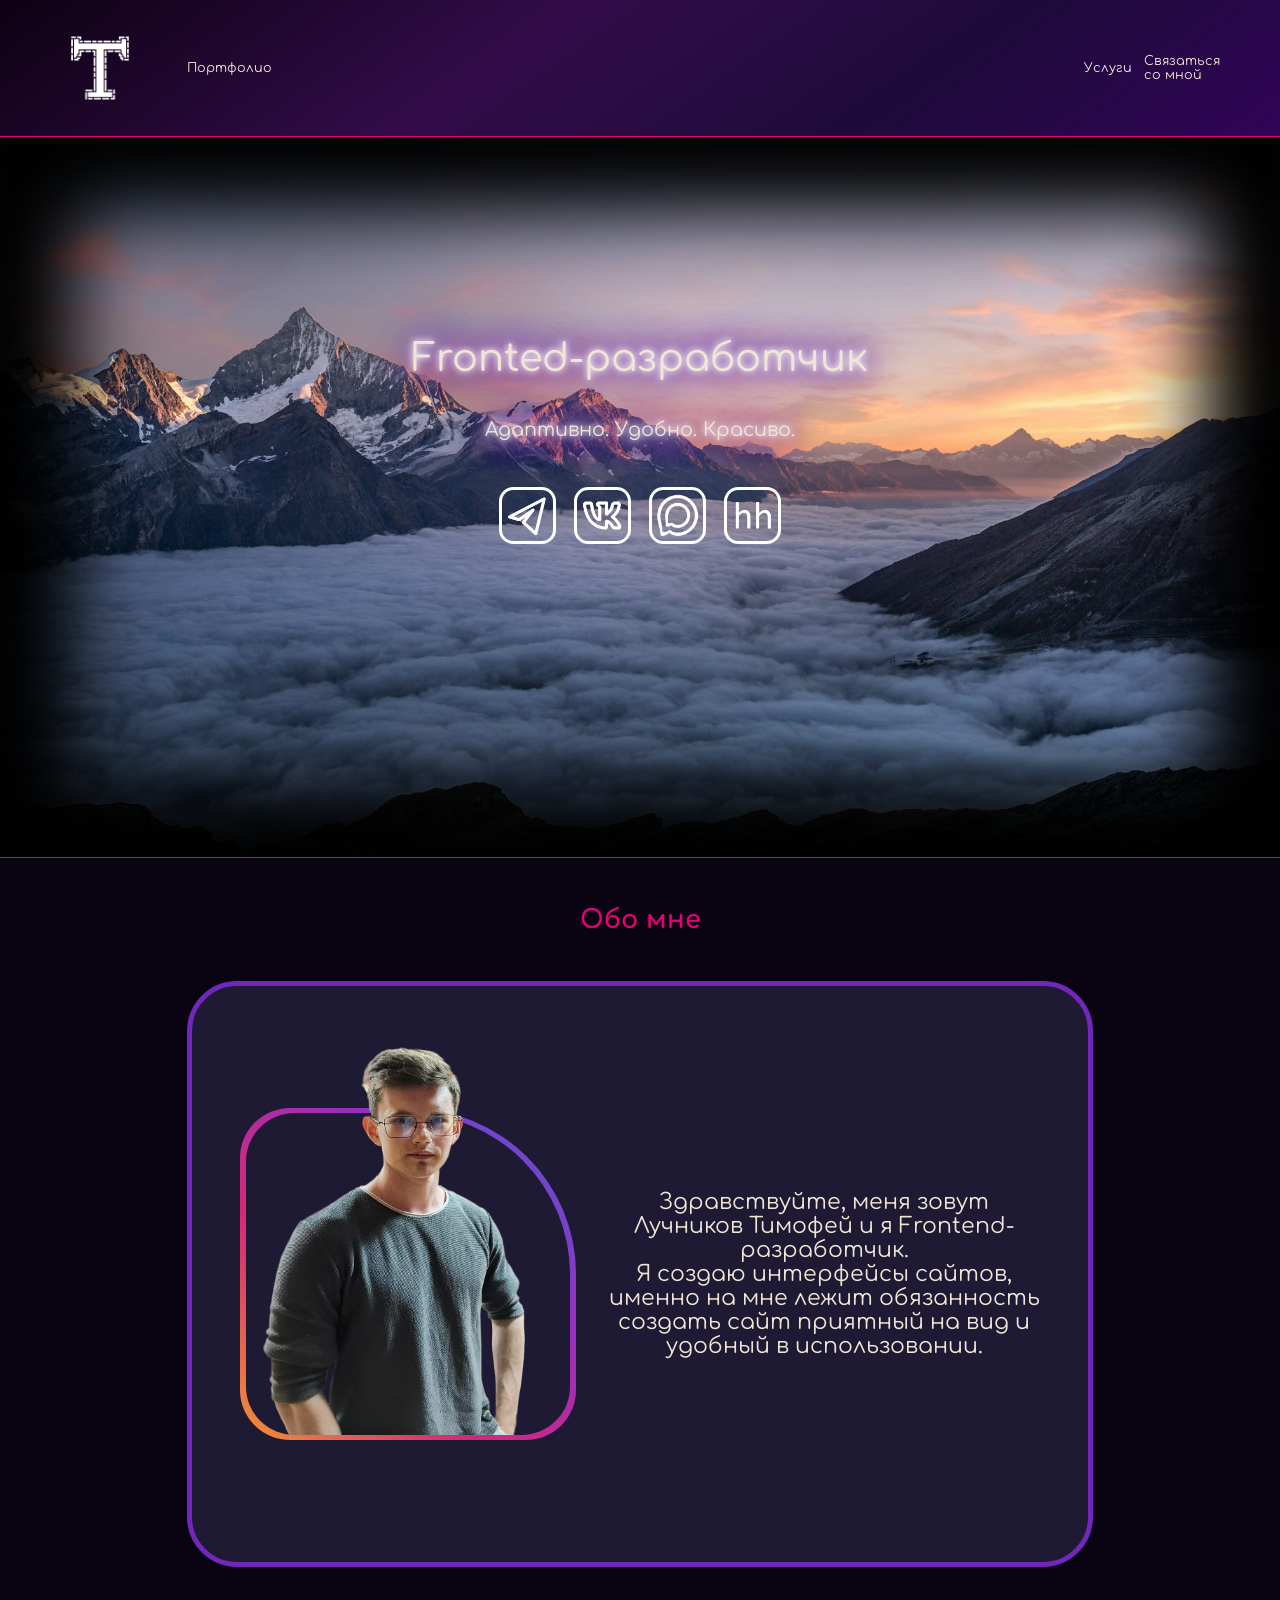
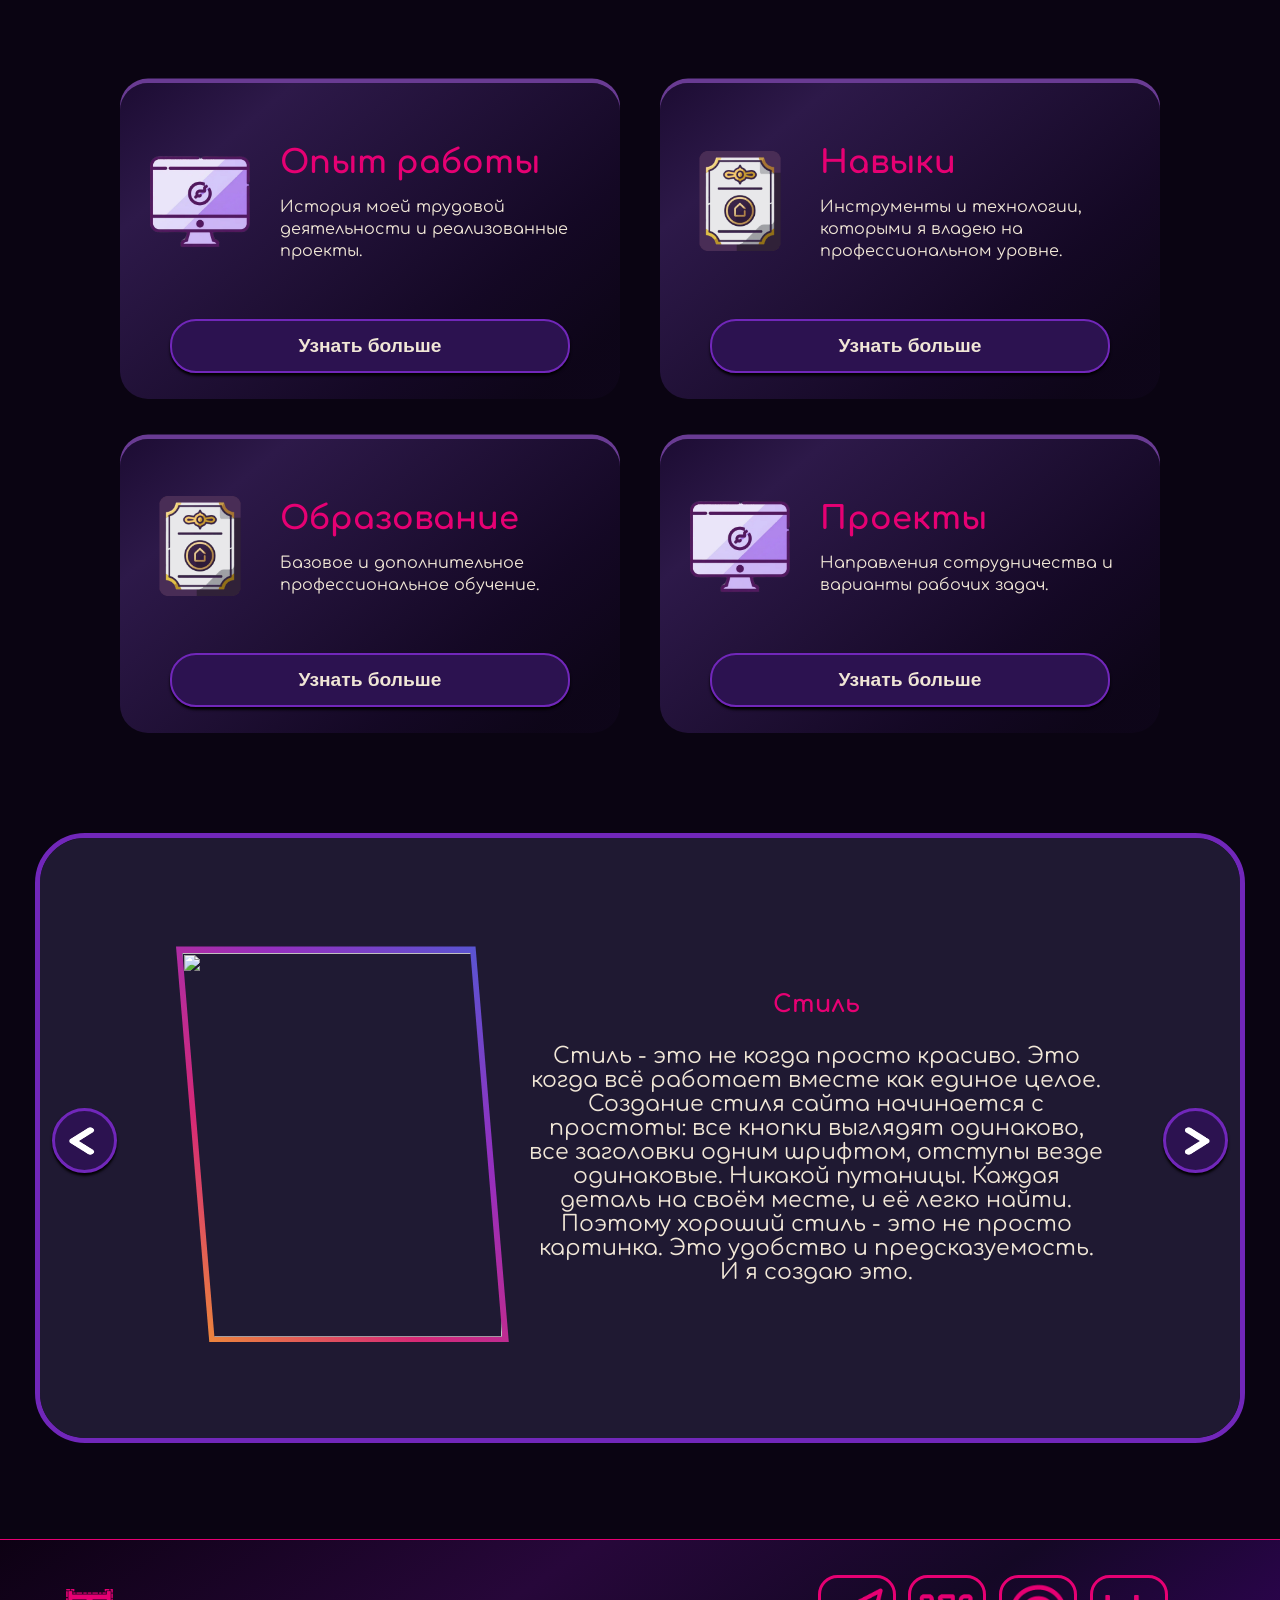
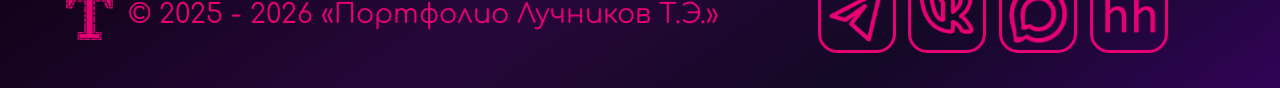
==== commit a0a18c39: "29" ====
--- a/index.html
+++ b/index.html
@@ -59,22 +59,10 @@
     <div id="big_body_div_1">
 
         <button id="goTopBtn" title="Наверх">↑</button>
-
-        <script>
-
-            const btn = document.getElementById('goTopBtn');
-            window.addEventListener('scroll', () => {
-                btn.classList.toggle('show', window.scrollY > 200);
-            });
-            btn.addEventListener('click', () => {
-                window.scrollTo({ top: 0, behavior: 'smooth' });
-            });
-
-        </script>
+        <script src="./js_scripts/js_slider.js"></script>
 
         <!-- -------------------------------------------------------------------------------------- -->
-        <div id="first_div_card" style="border: px solid red;">
-
+        <div id="first_div_card">
             <div id="welcome_div" style="display: flex; flex-direction: column; align-items: center; margin-top: 18vh;">
                 <div class="welcome_text">
                     <div style="width: 46vw;">
@@ -127,32 +115,27 @@
                     </div>
                     <div class="about_text">
                         <p>Здравствуйте, меня зовут Лучников Тимофей и я Frontend-разработчик. <br> Я создаю интерфейсы
-                            сайтов, именно на мне лежит обязанность создать сайт приятный на вид и удобный в использовании.
+                            сайтов, именно на мне лежит обязанность создать сайт приятный на вид и удобный в
+                            использовании.
                         </p>
                     </div>
                 </div>
 
                 <div id="thirty_div_wrap">
-
                     <div id="div_cartochka">
-
                         <div id="div_card_img_second">
                             <div id="div_card_img_first">
                                 <img src="./img/monitor_icon.png" alt="">
                             </div>
-
                             <div class="div_card_thirty">
                                 <h1 id="p_card_first">Опыт работы</h1>
                                 <p id="p_card_second">История моей трудовой деятельности и реализованные проекты.</p>
                             </div>
-
-
-                        </div>
-                        <button title="Узнать больше"><a href="./pages/work_experience.html">Узнать больше</a></button>
+                        </div>
+                        <a class="card_a" href="./pages/work_experience.html"><button title="Узнать больше">Узнать больше</button></a>
                     </div>
 
                     <div id="div_cartochka">
-
                         <!--
                                         <div id="circle_font"></div>
                                     -->
@@ -165,12 +148,10 @@
                                 <p id="p_card_second">Инструменты и технологии, которыми я владею на профессиональном
                                     уровне.</p>
                             </div>
-
-
-                        </div>
-                        <button title="Узнать больше">Узнать больше</button>
-                    </div>
-
+                        </div>
+                        <a class="card_a" href="./pages/skills.html"><button title="Узнать больше">Узнать
+                                больше</button></a>
+                    </div>
 
                     <!--
                             <div style="width: 70vw; border: 0px solid orange; display: flex; justify-content: center; align-items: center; z-index: -3; position: absolute;">
@@ -178,9 +159,7 @@
                             </div>
                             -->
 
-
                     <div id="div_cartochka">
-
                         <!--
                                         <div id="circle_font"></div>
                                     -->
@@ -192,14 +171,11 @@
                                 <h1 id="p_card_first">Образование</h1>
                                 <p id="p_card_second">Базовое и дополнительное профессиональное обучение.</p>
                             </div>
-
-
-                        </div>
-                        <button title="Узнать больше">Узнать больше</button>
+                        </div>
+                        <a class="card_a" href="./pages/education.html"><button title="Узнать больше">Узнать больше</button></a>
                     </div>
 
                     <div id="div_cartochka">
-
                         <!--
                                         <div id="circle_font"></div>
                                     -->
@@ -211,18 +187,12 @@
                                 <h1 id="p_card_first">Проекты</h1>
                                 <p id="p_card_second">Направления сотрудничества и варианты рабочих задач.</p>
                             </div>
-
-
-                        </div>
-                        <button title="Узнать больше">Узнать больше</button>
-                    </div>
-
-
-
-                </div>
-
-            </div>
-
+                        </div>
+                        <a class="card_a" href="./pages/projects.html"><button title="Узнать больше">Узнать
+                                больше</button></a>
+                    </div>
+                </div>
+            </div>
         </div>
 
         <!--
@@ -234,18 +204,15 @@
 
         <section class="container">
             <div class="moving-element">
-
                 <!-- ----------------------------------------------------------------------------------------------------- -->
                 <div class="div_slider">
                     <div class="small_div_slider">
-
-                        <div id="div_img_first" >
+                        <div id="div_img_first">
                             <img id="img_slider_first" src="./img/img_web_design.jpg" alt="">
                         </div>
-
                         <div
-                            style="width: 60%; display: flex; flex-direction: column; justify-content: center; align-items: center; border: px solid green;">
-                            <div style="border: px solid yellow;">
+                            style="width: 60%; display: flex; flex-direction: column; justify-content: center; align-items: center;">
+                            <div>
                                 <h1 class="h_slider_style">Стиль</h1>
                             </div>
                             <div class="div_slider_p">
@@ -267,10 +234,10 @@
                         <div id="div_img_second">
                             <img id="img_slider_second" src="./img/education_img_s.jpg" alt="">
                         </div>
-                        
+
                         <div
-                            style="width: 60%; display: flex; flex-direction: column; justify-content: center; align-items: center; border: px solid green;">
-                            <div style="border: px solid yellow; text-align: center; justify-content: center;">
+                            style="width: 60%; display: flex; flex-direction: column; justify-content: center; align-items: center;">
+                            <div style="text-align: center; justify-content: center;">
                                 <h1 class="h_slider_style">Повышение квалификации</h1>
                             </div>
                             <div class="div_slider_p">
@@ -286,13 +253,13 @@
                 </div>
                 <!-- ------------------------------------------------------------------------------------------------------- -->
                 <div class="div_slider">
-                    <div class="small_div_slider" style="border: px solid yellow;">
-                        <div id="div_img_three" style="border: px solid yellow;">
+                    <div class="small_div_slider">
+                        <div id="div_img_three">
                             <img id="img_slider_three" src="./img/fon_cms_f.jpg" alt="">
                         </div>
                         <div
-                            style="width: 60%; display: flex; flex-direction: column; justify-content: center; align-items: center; border: px solid green;">
-                            <div style="border: px solid yellow;">
+                            style="width: 60%; display: flex; flex-direction: column; justify-content: center; align-items: center;">
+                            <div>
                                 <h1 class="h_slider_style">Интересные факты о CMS </br>
                                     (Система управлением контента)
                                 </h1>
@@ -312,68 +279,37 @@
 
             <!-- ------------------------------------------------------------------------------------------------------- -->
 
-            <div class="div_but_slider">
-                <button class="but_slider" id="moveLeftBtn">
-                    <img src="./img/left-arrow.png" alt="">
-                </button>
-                <button class="but_slider" id="moveRightBtn">
-                    <img src="./img/right-arrow.png" alt="">
-                </button>
-            </div>
-
-
+            <div class="div_but_slider_1">
+                <div class="div_but_slider">
+                    <button class="but_slider" id="moveLeftBtn">
+                        <img src="./img/left-arrow.png" alt="">
+                    </button>
+                    <button class="but_slider" id="moveRightBtn">
+                        <img src="./img/right-arrow.png" alt="">
+                    </button>
+                </div>
+            </div>
         </section>
-
-
-
-
-
     </div>
 
-    <script>
-
-        const moveRightBtn = document.getElementById('moveRightBtn');
-        const moveLeftBtn = document.getElementById('moveLeftBtn');
-        const movingElement = document.querySelector('.moving-element');
-        const positions = ['translateX(0)', 'translateX(-33.33%)', 'translateX(-66.66%)'];
-        let currentIndex = 0;
-
-        function applyPosition() {
-            movingElement.style.transform = positions[currentIndex];
-        }
-
-        moveRightBtn.addEventListener('click', () => {
-            currentIndex = (currentIndex + 1) % positions.length;
-            applyPosition();
-        });
-
-        moveLeftBtn.addEventListener('click', () => {
-            currentIndex = (currentIndex - 1 + positions.length) % positions.length;
-            applyPosition();
-        });
-
-    </script>
+    <script src="./js_scripts/js_slider.js"></script>
 
     <!-- ----------------------------------------------------------------------------------------------------- -->
 
     <footer id="foot_template">
-
         <div id="bottom_copyright_div">
             <div id="bottom_copyright_div_first">
                 <div id="bcd_img">
                     <img src="./img/logo-img-pink.png" alt="">
                 </div>
             </div>
-
             <div id="bottom_copyright_div_second">
                 <p>© 2025 - 2026 «Портфолио Лучников Т.Э.»</p>
             </div>
         </div>
 
         <div id="bottom_div_icon">
-
-            <div style="display: flex; border: px solid white; justify-content: center; align-items: center; gap: 1vw;">
-
+            <div style="display: flex; justify-content: center; align-items: center; gap: 1vw;">
                 <div>
                     <a style="display: flex; align-items: center; justify-content: center;"
                         href="https://t.me/Timofey1559">
@@ -381,9 +317,7 @@
                             <img src="./img/telegram_icon.png" alt="Телеграм">
                         </div>
                     </a>
-
-                </div>
-
+                </div>
                 <div>
                     <a style="display: flex; align-items: center; justify-content: center;"
                         href="https://t.me/Timofey1559">
@@ -391,9 +325,7 @@
                             <img src="./img/vk_icon.png" alt="ВКонтакте">
                         </div>
                     </a>
-
-                </div>
-
+                </div>
                 <div>
                     <a style="display: flex; align-items: center; justify-content: center;"
                         href="https://max.ru/u/f9LHodD0cOJOzr5BCvywPNYeo6dxTHz3jgn0iaNxIk0uH9-2J_DaDWlpFzE">
@@ -401,9 +333,7 @@
                             <img src="./img/Max_logo-1024x1024_redaction_3_pink.png" alt="Макс">
                         </div>
                     </a>
-
-                </div>
-
+                </div>
                 <div>
                     <a style="display: flex; align-items: center; justify-content: center;"
                         href="https://vk.com/away.php?to=https%3A%2F%2Fhh.ru%2Fresume%2Fa1b0eb0eff0cee30980039ed1f67644a39326d&utf=1">
@@ -411,12 +341,9 @@
                             <img src="./img/hhru_icon_pink.png" alt="HeadHunter">
                         </div>
                     </a>
-
-                </div>
-            </div>
-
-        </div>
-
+                </div>
+            </div>
+        </div>
     </footer>
 
     <!-- ----------------------------------------------------------------------------------------------------- 
--- a/css_style/main_css.css
+++ b/css_style/main_css.css
@@ -1,21 +1,16 @@
 body {
-
     font-family: "Comfortaa", sans-serif;
     font-optical-sizing: auto;
     font-weight: 400;
     font-style: normal;
-
     margin: 0;
     padding: 0;
-
     background: #0a0412;
-
     color: #F0E6D6;
     display: flex;
     flex-direction: column;
     justify-content: center;
 }
-
 button {
     font-size: 2vh;
     background: #2C1250;
@@ -26,21 +21,24 @@
     display: flex;
     justify-content: center;
     align-items: center;
-    width: 80%;
+    width: 100%;
     padding: 0.9rem 0;
     font-size: 1.2rem;
     font-weight: 600;
     cursor: pointer;
-    margin: 0px 16px 16px 16px;
-
     transition: 0.2s;
 }
-
 button:hover {
     transform: scale(1.1);
     border-color: #e60073;
 }
-
+.card_a {
+    width: 80%;
+    display: flex;
+    justify-content: center;
+    align-items: center;
+    margin: 0px 16px 26px 16px;
+}
 img {
     width: 100%;
     height: 100%;
@@ -58,44 +56,30 @@
     background-size: cover;
     background-position: center;
     box-shadow: inset 0 0 6vw 6vw black;
-
     border-bottom: 1px solid #e60073;
-
     transform: translateZ(0);
-    /* или */
     backface-visibility: hidden;
 }
-
 #thirty_div {
-    border: px solid green;
     display: flex;
     align-items: center;
     justify-content: center;
     margin-top: 0;
     z-index: 10;
-
-
-
-}
-
+}
 .forth_div {
     display: flex;
     flex-direction: column;
     justify-content: center;
     align-items: center;
-    border: px solid blue
-}
-
+}
 #thirty_div_wrap {
     display: grid;
     grid-template-columns: repeat(2, 2fr);
-    border: px solid red;
-
     display: grid;
     gap: 40px;
     justify-items: center;
     align-content: center;
-
     padding: 20px;
 }
 
@@ -106,46 +90,31 @@
     flex-shrink: 0;
     width: 100px;
     height: 100px;
-    border: px solid #7127BA;
-}
-
+}
 .div_card_thirty {
     margin: 20px;
     min-width: 260px;
     max-width: 300px;
     overflow-wrap: break-word;
-
-    border: px solid yellow;
-}
-
+}
 #div_cartochka {
     display: flex;
     border-radius: 28px;
     background: linear-gradient(140deg, rgba(54, 23, 97, 0.41) 0%, rgba(45, 25, 73, 1) 20%, rgba(44, 18, 80, 0.3) 70%, rgba(44, 18, 80, 0.1) 90%);
-
-    flex-direction: column;
-
+    flex-direction: column;
     min-width: 20rem;
-
     align-items: center;
     box-shadow: 0 -0.5vh 0px 0 #693B93;
     transition: 0.2s;
 }
-
 #div_cartochka:hover {
     box-shadow: 0 -0.5vh 0 0 #e60073;
-
-}
-
+}
 #div_card_img_second {
     margin-left: 10%;
-    border: px solid green;
-
     margin: 10px;
     display: flex;
-
     padding: 10px;
-
     justify-content: center;
     align-items: center;
 }
@@ -156,7 +125,6 @@
     text-decoration: none;
     color: #F0E6D6;
 }
-
 
 /*----------------------------------------------------------------------------------------------------*/
 
@@ -170,28 +138,20 @@
     margin-top: 5vw;
     background-image: radial-gradient(farthest-corner at center, #e60073 0%, transparent 72%);
 }
-
 #p_card_first {
-
     margin-bottom: 0%;
-    border: 0px solid green;
     color: #e60073;
 }
-
 #p_card_second {
-    border: px solid green;
     font-size: 1rem;
     overflow-wrap: break-word;
     line-height: 1.4;
 }
-
 #mother_div_cartochka {
     display: flex;
     justify-content: space-evenly;
     margin-top: -1vh;
     gap: 2vw;
-    border: px solid red;
-
 }
 
 /*----------------------------------------------------------------------------------------------------*/
@@ -200,12 +160,8 @@
     display: flex;
     justify-content: space-between;
     align-items: center;
-    border: 0px solid red;
     height: 100%;
-
-
-}
-
+}
 
 /*----------------------------------------------------------------------------------------------------*/
 
@@ -221,7 +177,6 @@
         0 0 3.12vw #763CAC,
         0 0 3.65vw #763CAC;
 }
-
 #glowing_text_mini {
     font-size: 1.5vw;
     text-align: center;
@@ -234,65 +189,48 @@
         0 0 3.12vw #763CAC,
         0 0 3.65vw #763CAC;
 }
-
 #img_glowing {
-
     text-align: center;
     border-radius: 50%;
-    /* Скругление углов для создания круга */
     background-image: radial-gradient(farthest-corner at center, #763CAC 0%, transparent 72%);
     width: 6vw;
     height: 2vw;
 }
-
 #img_glow_circle {
     text-align: center;
     border-radius: 50%;
-    /* Скругление углов для создания круга */
     background-image: radial-gradient(farthest-corner at center, #e60073 0%, transparent 72%);
     width: 40vw;
     height: 45vw;
     z-index: -10;
 }
-
 #big_body_div_1 {
-    border: px solid orange;
-    display: flex;
-    flex-direction: column;
-    align-items: center;
-
+    display: flex;
+    flex-direction: column;
+    align-items: center;
     flex: 1 0 auto;
     min-height: 0;
 }
-
-
-#mother_div_cartochka {
+/* #mother_div_cartochka {
     display: flex;
     justify-content: space-evenly;
     margin-top: -1vh;
     padding: 0;
     border: 5px solid red;
     width: 80vw;
-}
-
-
+} */
 
 /*---------------------------------------------------------------------------------------------------------------------------------------*/
-
 
 @media (max-width: 1000px) {
     #thirty_div_wrap {
         grid-template-columns: 1fr;
     }
-
     #div_card_img_second {
         flex-direction: column;
         align-items: center;
         text-align: center;
     }
-
-
-
 }
 
 /*---------------------------------------------------------------------------------------------------------------------------------------*/
--- a/css_style/footer_css.css
+++ b/css_style/footer_css.css
@@ -1,17 +1,13 @@
 html, body {
   margin: 0;
-  /* height: 100%;  <-- УБЕРИ ЭТУ СТРОКУ */
 }
-
 body {
   display: flex;
   flex-direction: column;
-  min-height: 100vh;   /* оставляем, чтобы футер прижимался */
+  min-height: 100vh;
 }
-
 #foot_template {
     font-size: 3vh;
-    border: px solid red;
     /* background: linear-gradient(145deg, #190324 0%, #1a0b38 40%, #2c012a 70%, #11101c 100%); */
     background: linear-gradient(145deg, #0d0113 0%, #27073a 40%, #140825 70%, #310357 100%);
     display: flex;
@@ -21,16 +17,12 @@
     padding: 2rem 4rem 2rem 4rem;
     border-top: 1px solid #e60073;
     color: #e60073;
-
     margin-top: 6rem;
 }
-
 .p_footer_contact {
     color: #F0E6D6;
     margin-left: 1vw;
-    border: px solid yellow;
 }
-
 .foot_div_img {
     width: 8vh;
     height: 8vh;
@@ -38,34 +30,24 @@
     border-radius: 25%;
     transition: 0.2s;
 }
-
 .foot_div_img:hover {
     transform: scale(1.1);
     border-color: #7127BA;
 }
-
 #bottom_div_icon {
-    border: px solid green;
     margin-right: 3rem;
 }
-
 #bottom_copyright_div {
     display: flex;
-    border: px solid #e60073;
     justify-content: center;
     align-items: center;
 }
-
 #bottom_copyright_div_second {
     margin-left: 1vw;
-    border: px green solid;
-
     display: flex;
-    border: px solid #e60073;
     justify-content: center;
     align-items: center;
 }
-
 #bcd_img {
     width: 4vw;
     height: 4vw;
@@ -77,28 +59,22 @@
     #foot_template {
         flex-direction: column;
         padding: 1rem 0rem 1rem 0rem;
-
     }
-
     #bottom_div_icon {
         margin-top: -1rem;
         margin-right: 0rem;
     }
-
     .foot_div_img {
         border: 0.6vw solid #e60073;
     }
-
     #bottom_copyright_div {
         flex-direction: column;
         padding: 0.2rem;
     }
-
     #bottom_copyright_div_second {
         margin-left: 0vw;
         padding: 0rem 1rem 0rem 1rem;
     }
-
     #bcd_img {
         width: 8vw;
         height: 8vw;
--- a/css_style/slider_css.css
+++ b/css_style/slider_css.css
@@ -15,22 +15,29 @@
 .moving-element {
     display: flex;
     transition: transform 0.3s ease;
-    /* margin-left: ; */
     width: 300%;
-    border: px solid blue;
-}
-
-.div_but_slider {
-    position: absolute;
-    left: 0;
-    right: 0;
-    width: 100%;
+}
+.div_but_slider_1 {
+    position: absolute;
+    width: 98%;
     display: flex;
     justify-content: space-between;
     z-index: 20;
     top: 45%;
-}
-
+    width: 100%;
+    height: auto;
+    display: flex;
+    justify-content: center;
+    z-index: 20;
+}
+.div_but_slider {
+    position: absolute;
+    width: 98%;
+    display: flex;
+    justify-content: space-between;
+    z-index: 20;
+    top: 45%;
+}
 .but_slider {
     width: 65px;
     height: 65px;
@@ -38,12 +45,10 @@
     border: 3px solid #7127BA;
     transition: 0.2s;
 }
-
 .but_slider:hover {
     transform: scale(1.2);
     border-color: #e60073;
 }
-
 .div_slider {
     background-color: rgba(40, 35, 65, 0.7);
     width: 75rem;
@@ -59,16 +64,9 @@
 #div_img_first {
     width: 20rem;
     height: 24rem;
-    border: px solid yellow;
-    /*background: linear-gradient(45deg, #f09433, #d62976, #962fbf, #4f5bd5);
-    padding: 4px;
-    /* толщина рамки /
-    border-radius: 12px;
-    display: inline-block;*/
     position: relative;
     display: inline-block;
 }
-
 #div_img_first::before {
     display: flex;
     justify-content: center;
@@ -78,11 +76,9 @@
     width: 104%;
     height: 103%;
     background: linear-gradient(45deg, #f09433, #d62976, #962fbf, #4f5bd5);
-    /*background: linear-gradient(135deg, #381b6b, #8635d4, #f21a85);*/
     clip-path: polygon(0% 0%, 90% 0%, 100% 100%, 10% 100%);
     z-index: 0;
 }
-
 #img_slider_first {
     display: block;
     position: relative;
@@ -99,16 +95,9 @@
 #div_img_second {
     width: 26rem;
     height: 24rem;
-    border: px solid yellow;
-    /*background: linear-gradient(45deg, #f09433, #d62976, #962fbf, #4f5bd5);
-    padding: 4px;
-    /* толщина рамки /
-    border-radius: 12px;
-    display: inline-block;*/
     position: relative;
     display: inline-block;
 }
-
 #div_img_second::before {
     display: flex;
     justify-content: center;
@@ -119,11 +108,8 @@
     width: 104%;
     height: 104%;
     background: linear-gradient(45deg, #f09433, #d62976, #962fbf, #4f5bd5);
-    /*background: linear-gradient(135deg, #381b6b, #8635d4, #f21a85);*/
     z-index: 0;
-
-}
-
+}
 #img_slider_second {
     border-radius: 5rem;
     display: block;
@@ -140,16 +126,9 @@
 #div_img_three {
     width: 22rem;
     height: 24rem;
-    border: px solid yellow;
-    /*background: linear-gradient(45deg, #f09433, #d62976, #962fbf, #4f5bd5);
-    padding: 4px;
-    /* толщина рамки /
-    border-radius: 12px;
-    display: inline-block;*/
     position: relative;
     display: inline-block;
 }
-
 #div_img_three::before {
     display: flex;
     justify-content: center;
@@ -159,12 +138,10 @@
     width: 104%;
     height: 105%;
     background: linear-gradient(45deg, #f09433, #d62976, #962fbf, #4f5bd5);
-    /*background: linear-gradient(135deg, #381b6b, #8635d4, #f21a85);*/
     clip-path: polygon(50% 0%, 100% 25%, 100% 75%, 50% 100%, 0% 75%, 0% 25%);
     z-index: 0;
 
 }
-
 #img_slider_three {
     display: block;
     position: relative;
@@ -181,28 +158,22 @@
 .small_div_slider {
     display: flex;
     flex-direction: row;
-    border: px solid red;
     width: 80%;
     justify-content: center;
     border-radius: 8px;
     align-items: center;
     gap: 2rem;
 }
-
 .h_slider_style {
     color: #e60073;
     text-align: center;
 }
-
 .p_slider_text {
     font-size: 22px;
     text-align: center;
 }
-
 .div_slider_p {
-    border: px solid yellow;
     margin-top: -1rem;
-
 }
 
 /* ========================================================================= */
@@ -212,7 +183,6 @@
         width: 600px;
     }
     .div_slider {
-        border: px solid orange;
         width: 37.5rem;
         height: 37.5rem;
     }
@@ -230,14 +200,12 @@
         width: 10rem;
         height: 12rem;
         margin-top: 1rem;
-        
     }
     #div_img_three {
         width: 10rem;
         height: 12rem;
         margin-top: 1rem;
     }
-
     .h_slider_style {
         font-size: 18px;
     }
@@ -256,42 +224,31 @@
     .container {
         width: 336px;
     }
-
     .div_slider {
         width: 21rem;
     }
-
     .small_div_slider {
         flex-direction: column;
         align-items: center;
     }
-
     #div_img_first {
         width: 4rem;
         height: 5rem;
         margin-top: 1rem;
     }
-
     #div_img_second {
         width: 4rem;
         height: 5rem;
         margin-top: 1rem;
     }
-
     #div_img_three {
         width: 4rem;
         height: 5rem;
         margin-top: 1rem;
     }
-
-
-
-}
-
-
+}
 
 /*
-
 .container {
             width: 100%;
             max-width: 600px;
@@ -317,5 +274,4 @@
         .slide3 { background: lightcoral; }
         .buttons { text-align: center; }
         button { margin: 5px; padding: 8px 16px; }
-
 */
--- a/css_style/header_css.css
+++ b/css_style/header_css.css
@@ -4,67 +4,52 @@
     padding: 2rem 4rem 2rem 4rem;
     border-bottom: 1px solid #e60073;
 }
-
 #div_head_main {
     display: flex;
     justify-content: space-between;
     align-items: center;
-    border: 0px solid red;
     height: 100%;
 }
-
 .div_head_main_first {
-    border: 0px solid white;
     width: 8vh;
     height: 8vh;
     display: flex;
     align-items: center;
 }
-
 .div_head_main_second {
-    border: 0px solid white;
     width: 11vw;
     height: 7vh;
     display: flex;
     justify-content: center;
     align-items: center;
 }
-
 .p_header {
     color: #F0E6D6;
     margin-left: 1vw;
-    border: px solid yellow;
     font-size: 1vw;
 }
-
 #welcom_contact {
     display: flex;
     margin-top: 2vh;
     justify-content: space-between;
     width: 22vw;
     height: 6vw;
-    border: px solid yellow;
     align-items: center;
 }
-
 .head_div_img {
     width: 4vw;
     height: 4vw;
     border: 0.3vw solid white;
     border-radius: 25%;
     transition: 0.2s;
-
     display: flex;
     justify-content: center;
-
     overflow: hidden;
 }
-
 .head_div_img:hover {
     transform: scale(1.1);
     border-color: #7127BA;
 }
-
 .two_img {
     width: 100%;
     height: 100%;
@@ -76,12 +61,10 @@
     header {
         padding: 1rem 4rem 1rem 4rem;
     }
-
     .head_div_img {
         width: 6vw;
         height: 6vw;
     }
-
     #welcom_contact {
         width: 28vw;
     }
--- a/css_style/css_style_but_OnUp.css
+++ b/css_style/css_style_but_OnUp.css
@@ -10,16 +10,12 @@
   visibility: hidden;
   transition: 0.2s;
   z-index: 999;
-
   border: 3px solid #7127BA;
 }
-
 #goTopBtn:hover {
   transform: scale(1.1);
-
   border-color: #e60073;
 }
-
 #goTopBtn.show {
   opacity: 1;
   visibility: visible;
--- a/css_style/about_me_css.css
+++ b/css_style/about_me_css.css
@@ -12,18 +12,14 @@
     gap: 2rem;
     transition: 0.2s;
 }
-
 .div_about_me:hover {
     border-color: #e60073;
 }
-
 .about_text {
     width: 60%;
     font-size: 22px;
-    border: px solid green;
     text-align: center;
 }
-
 #about_img {
     display: flex;
     justify-content: center;
@@ -35,7 +31,6 @@
     height: 22.5rem;
     position: relative;
 }
-
 #about_img_fon {
     display: flex;
     justify-content: center;
@@ -47,7 +42,6 @@
     height: 97%;
     position: relative;
 }
-
 #img_backgr {
     position: absolute;
     bottom: 0px;
@@ -62,12 +56,10 @@
     #div_about_me {
         width: 50rem;
     }
-
     #about_img {
         width: 22.5rem;
         height: 20rem;
     }
-
     #img_backgr {
         height: 26rem;
     }
@@ -82,20 +74,16 @@
         width: 16rem;
         height: 30rem;
     }
-
     #about_img {
         border-radius: 15% 50% 15% 15%;
         width: 12rem;
         height: 12rem;
     }
-
     #img_backgr {
         height: 16rem;
     }
-
     .about_text {
         width: 90%;
         font-size: 16px;
     }
-
 }
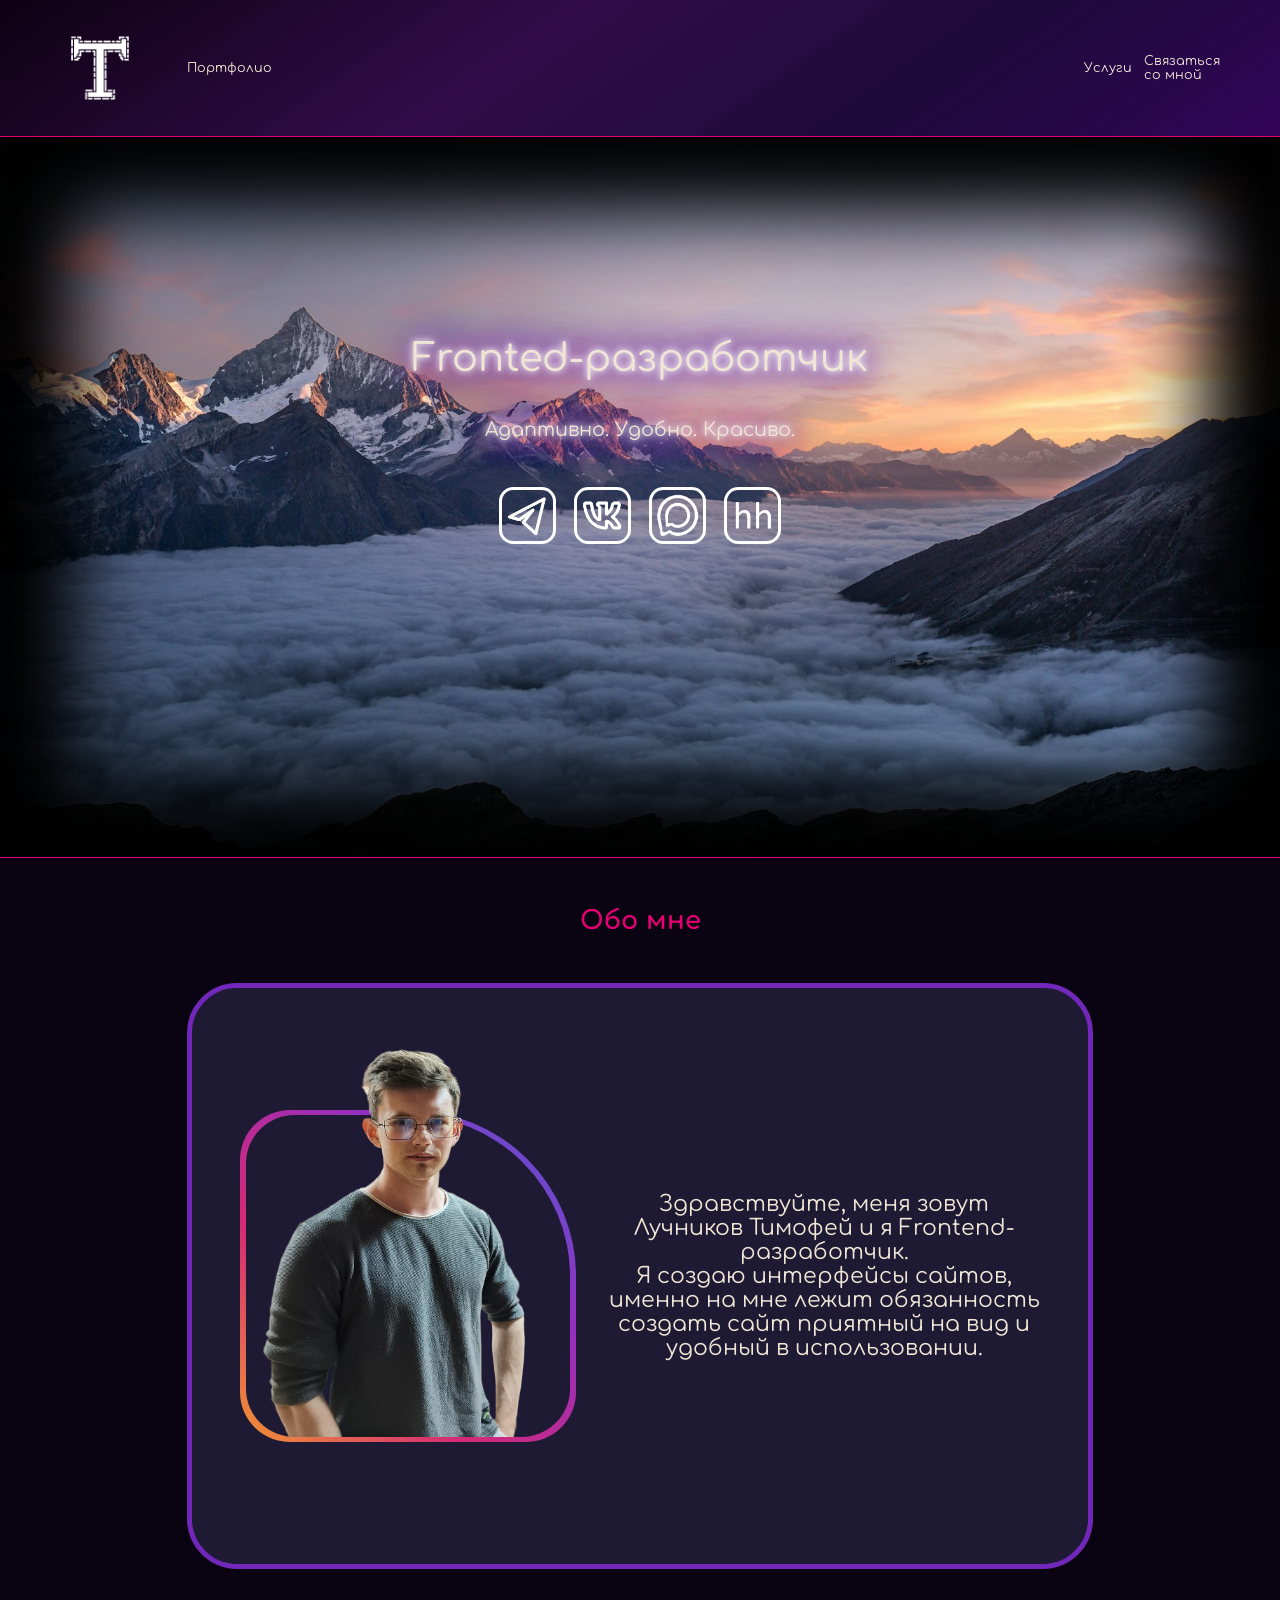
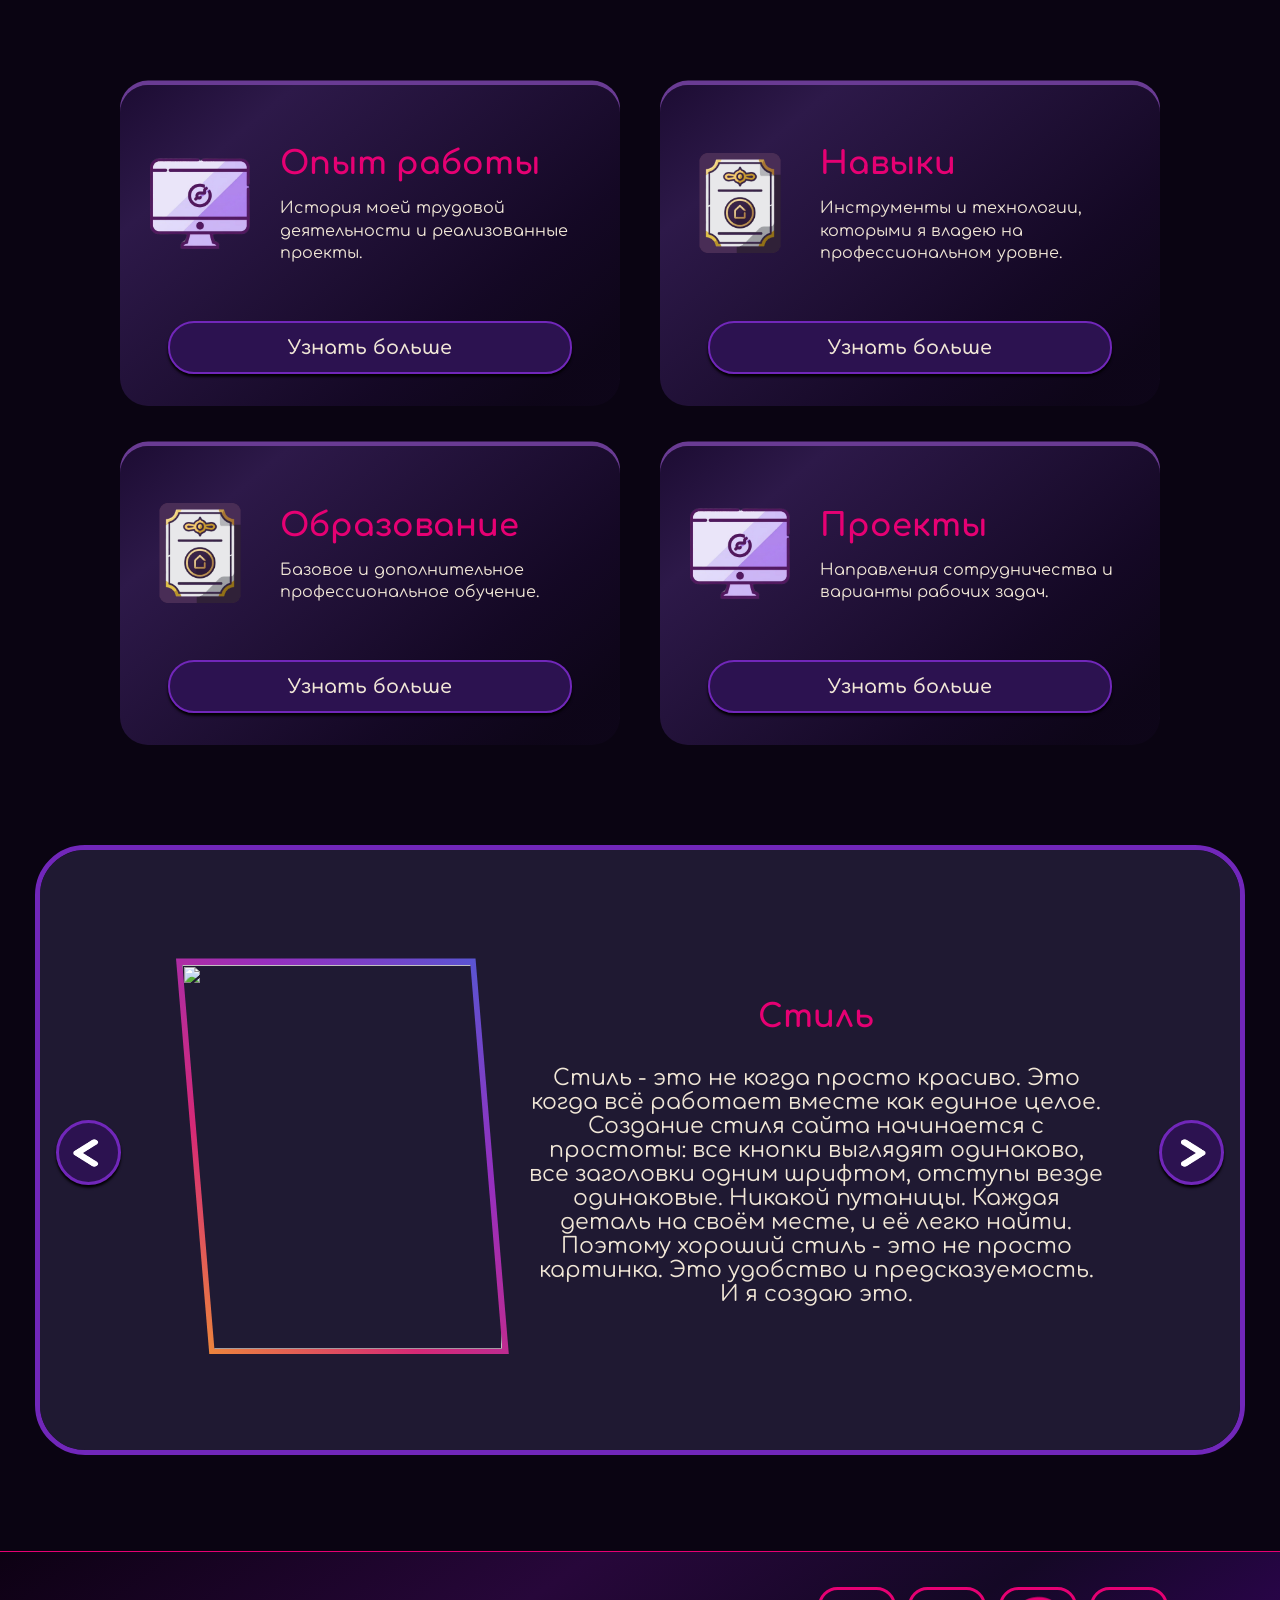
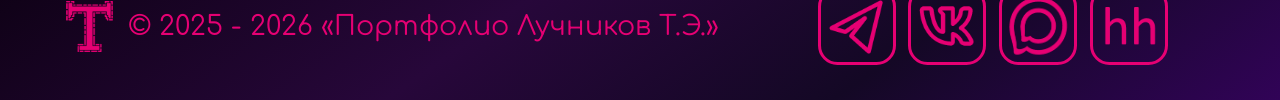
==== commit 21ec6f91: "30" ====
--- a/index.html
+++ b/index.html
@@ -1,5 +1,5 @@
 <!DOCTYPE html>
-<html lang="en">
+<html lang="ru">
 
 <head>
     <meta charset="UTF-8">
@@ -23,17 +23,11 @@
     <link rel="preconnect" href="https://fonts.gstatic.com" crossorigin>
     <link href="https://fonts.googleapis.com/css2?family=Comfortaa&display=swap" rel="stylesheet">
 
-    <style>
-        .one {
-            margin-top: 1wh;
-        }
-    </style>
-
 </head>
 
 <body>
 
-    <!-- ----------------------------------------------------------------------------------------------------- -->
+    <!-- ===================================================================================================== -->
 
     <header>
         <div id="div_head_main">
@@ -54,16 +48,15 @@
         </div>
     </header>
 
-    <!-- ----------------------------------------------------------------------------------------------------- -->
+    <!-- ===================================================================================================== -->
 
     <div id="big_body_div_1">
-
         <button id="goTopBtn" title="Наверх">↑</button>
-        <script src="./js_scripts/js_slider.js"></script>
-
-        <!-- -------------------------------------------------------------------------------------- -->
+        <script src="./js_scripts/js_but_OnUp.js"></script>
+
+        <!-- ===================================================================================================== -->
         <div id="first_div_card">
-            <div id="welcome_div" style="display: flex; flex-direction: column; align-items: center; margin-top: 18vh;">
+            <div id="welcome_div">
                 <div class="welcome_text">
                     <div style="width: 46vw;">
                         <p id="glowing_text">Fronted-разработчик</p>
@@ -86,7 +79,6 @@
                             <img class="two_img" src="./img/Max_logo-1024x1024_redaction_3.png" alt="Макс">
                         </a>
                     </div>
-
                     <div class="head_div_img">
                         <a
                             href="https://vk.com/away.php?to=https%3A%2F%2Fhh.ru%2Fresume%2Fa1b0eb0eff0cee30980039ed1f67644a39326d&utf=1">
@@ -97,16 +89,13 @@
             </div>
         </div>
 
-        <!-- ----------------------------------------------------------------------------------------------------- -->
+        <!-- ===================================================================================================== -->
 
         <div id="thirty_div">
-
             <div class="forth_div">
-
-                <h1>
-                    <p style="font-size: 2vw; color: #e60073;">Обо мне</p>
+                <h1 class="section_title">
+                    <span>Обо мне</span>
                 </h1>
-
                 <div id="div_about_me">
                     <div id="about_img">
                         <div id="about_img_fon">
@@ -122,98 +111,79 @@
                 </div>
 
                 <div id="thirty_div_wrap">
-                    <div id="div_cartochka">
-                        <div id="div_card_img_second">
-                            <div id="div_card_img_first">
+
+                    <div class="div_cartochka">
+                        <div class="div_card_img_second">
+                            <div class="div_card_img_first">
                                 <img src="./img/monitor_icon.png" alt="">
                             </div>
                             <div class="div_card_thirty">
-                                <h1 id="p_card_first">Опыт работы</h1>
-                                <p id="p_card_second">История моей трудовой деятельности и реализованные проекты.</p>
-                            </div>
-                        </div>
-                        <a class="card_a" href="./pages/work_experience.html"><button title="Узнать больше">Узнать больше</button></a>
-                    </div>
-
-                    <div id="div_cartochka">
-                        <!--
-                                        <div id="circle_font"></div>
-                                    -->
-                        <div id="div_card_img_second">
-                            <div id="div_card_img_first">
+                                <h1 class="p_card_first">Опыт работы</h1>
+                                <p class="p_card_second">История моей трудовой деятельности и реализованные проекты.</p>
+                            </div>
+                        </div>
+                        <a class="a_but" href="./pages/work_experience.html">Узнать
+                                больше</a>
+                    </div>
+
+                    <div class="div_cartochka">
+                        <div class="div_card_img_second">
+                            <div class="div_card_img_first">
                                 <img src="./img/icon_sertificate.png" alt="">
                             </div>
                             <div class="div_card_thirty">
-                                <h1 id="p_card_first">Навыки</h1>
-                                <p id="p_card_second">Инструменты и технологии, которыми я владею на профессиональном
+                                <h1 class="p_card_first">Навыки</h1>
+                                <p class="p_card_second">Инструменты и технологии, которыми я владею на профессиональном
                                     уровне.</p>
                             </div>
                         </div>
-                        <a class="card_a" href="./pages/skills.html"><button title="Узнать больше">Узнать
-                                больше</button></a>
-                    </div>
-
-                    <!--
-                            <div style="width: 70vw; border: 0px solid orange; display: flex; justify-content: center; align-items: center; z-index: -3; position: absolute;">
-                                <div id="img_glow_circle" ></div>
-                            </div>
-                            -->
-
-                    <div id="div_cartochka">
-                        <!--
-                                        <div id="circle_font"></div>
-                                    -->
-                        <div id="div_card_img_second">
-                            <div id="div_card_img_first">
+                        <a class="a_but" href="./pages/skills.html">Узнать
+                                больше</a>
+                    </div>
+
+                    <div class="div_cartochka">
+                        <div class="div_card_img_second">
+                            <div class="div_card_img_first">
                                 <img src="./img/icon_sertificate.png" alt="">
                             </div>
                             <div class="div_card_thirty">
-                                <h1 id="p_card_first">Образование</h1>
-                                <p id="p_card_second">Базовое и дополнительное профессиональное обучение.</p>
-                            </div>
-                        </div>
-                        <a class="card_a" href="./pages/education.html"><button title="Узнать больше">Узнать больше</button></a>
-                    </div>
-
-                    <div id="div_cartochka">
-                        <!--
-                                        <div id="circle_font"></div>
-                                    -->
-                        <div id="div_card_img_second">
-                            <div id="div_card_img_first">
+                                <h1 class="p_card_first">Образование</h1>
+                                <p class="p_card_second">Базовое и дополнительное профессиональное обучение.</p>
+                            </div>
+                        </div>
+                        <a class="a_but" href="./pages/education.html">Узнать
+                                больше</a>
+                    </div>
+
+                    <div class="div_cartochka">
+                        <div class="div_card_img_second">
+                            <div class="div_card_img_first">
                                 <img src="./img/monitor_icon.png" alt="">
                             </div>
                             <div class="div_card_thirty">
-                                <h1 id="p_card_first">Проекты</h1>
-                                <p id="p_card_second">Направления сотрудничества и варианты рабочих задач.</p>
-                            </div>
-                        </div>
-                        <a class="card_a" href="./pages/projects.html"><button title="Узнать больше">Узнать
-                                больше</button></a>
-                    </div>
-                </div>
-            </div>
-        </div>
-
-        <!--
-                    Опыт работы
-                    Навыки
-                    Образование
-                    Услуги
-                -->
+                                <h1 class="p_card_first">Проекты</h1>
+                                <p class="p_card_second">Направления сотрудничества и варианты рабочих задач.</p>
+                            </div>
+                        </div>
+                        <a class="a_but" href="./pages/work_experience.html">Узнать
+                                больше</a>
+                    </div>
+
+                </div>
+            </div>
+        </div>
 
         <section class="container">
             <div class="moving-element">
-                <!-- ----------------------------------------------------------------------------------------------------- -->
+                <!-- ===================================================================================================== -->
                 <div class="div_slider">
                     <div class="small_div_slider">
                         <div id="div_img_first">
                             <img id="img_slider_first" src="./img/img_web_design.jpg" alt="">
                         </div>
-                        <div
-                            style="width: 60%; display: flex; flex-direction: column; justify-content: center; align-items: center;">
+                        <div class="slider_text">
                             <div>
-                                <h1 class="h_slider_style">Стиль</h1>
+                                <h2 class="h_slider_style">Стиль</h2>
                             </div>
                             <div class="div_slider_p">
                                 <p class="p_slider_text">Стиль - это не когда просто красиво. Это когда всё работает
@@ -227,42 +197,38 @@
                         </div>
                     </div>
                 </div>
-                <!-- ------------------------------------------------------------------------------------------------------- -->
+                <!-- ===================================================================================================== -->
                 <div class="div_slider">
                     <div class="small_div_slider">
-
                         <div id="div_img_second">
                             <img id="img_slider_second" src="./img/education_img_s.jpg" alt="">
                         </div>
-
-                        <div
-                            style="width: 60%; display: flex; flex-direction: column; justify-content: center; align-items: center;">
+                        <div class="slider_text">
                             <div style="text-align: center; justify-content: center;">
-                                <h1 class="h_slider_style">Повышение квалификации</h1>
+                                <h2 class="h_slider_style">Повышение квалификации</h2>
                             </div>
                             <div class="div_slider_p">
-                                <p class="p_slider_text">В профессии фронтенд-разработчика обучение не заканчивается
+                                <p class="p_slider_text">В профессии программиста обучение не заканчивается
                                     никогда: экосистема
                                     JavaScript развивается настолько стремительно, что навыки требуют постоянного
-                                    обновления. Я придерживаюсь того же принципа, что и опытные специалисты, — каждую
+                                    обновления. Я придерживаюсь того же принципа, что и опытные специалисты, - каждую
                                     неделю выделяю время на изучение новых инструментов и подходов, чтобы мои решения
                                     оставались современными и эффективными.</p>
                             </div>
                         </div>
                     </div>
                 </div>
-                <!-- ------------------------------------------------------------------------------------------------------- -->
+                <!-- ===================================================================================================== -->
                 <div class="div_slider">
                     <div class="small_div_slider">
                         <div id="div_img_three">
                             <img id="img_slider_three" src="./img/fon_cms_f.jpg" alt="">
                         </div>
-                        <div
-                            style="width: 60%; display: flex; flex-direction: column; justify-content: center; align-items: center;">
+                        <div class="slider_text">
                             <div>
-                                <h1 class="h_slider_style">Интересные факты о CMS </br>
+                                <h2 class="h_slider_style">Интересные факты о CMS <br>
                                     (Система управлением контента)
-                                </h1>
+                                </h2>
                             </div>
                             <div class="div_slider_p">
                                 <p class="p_slider_text">WordPress начинался как платформа для блогов, а сегодня на нём
@@ -277,24 +243,23 @@
                 </div>
             </div>
 
-            <!-- ------------------------------------------------------------------------------------------------------- -->
-
-            <div class="div_but_slider_1">
-                <div class="div_but_slider">
-                    <button class="but_slider" id="moveLeftBtn">
-                        <img src="./img/left-arrow.png" alt="">
-                    </button>
-                    <button class="but_slider" id="moveRightBtn">
-                        <img src="./img/right-arrow.png" alt="">
-                    </button>
-                </div>
+            <!-- ===================================================================================================== -->
+
+            <div class="div_but_slider">
+                <button class="but_slider" id="moveLeftBtn">
+                    <img src="./img/left-arrow.png" alt="">
+                </button>
+                <button class="but_slider" id="moveRightBtn">
+                    <img src="./img/right-arrow.png" alt="">
+                </button>
             </div>
         </section>
+
     </div>
 
     <script src="./js_scripts/js_slider.js"></script>
 
-    <!-- ----------------------------------------------------------------------------------------------------- -->
+    <!-- ===================================================================================================== -->
 
     <footer id="foot_template">
         <div id="bottom_copyright_div">
@@ -307,36 +272,31 @@
                 <p>© 2025 - 2026 «Портфолио Лучников Т.Э.»</p>
             </div>
         </div>
-
         <div id="bottom_div_icon">
-            <div style="display: flex; justify-content: center; align-items: center; gap: 1vw;">
+            <div class="footer_contact">
                 <div>
-                    <a style="display: flex; align-items: center; justify-content: center;"
-                        href="https://t.me/Timofey1559">
+                    <a class="footer_link" href="https://t.me/Timofey1559">
                         <div class="foot_div_img">
                             <img src="./img/telegram_icon.png" alt="Телеграм">
                         </div>
                     </a>
                 </div>
                 <div>
-                    <a style="display: flex; align-items: center; justify-content: center;"
-                        href="https://t.me/Timofey1559">
+                    <a class="footer_link" href="https://vk.com/tluchnikov2016">
                         <div class="foot_div_img">
                             <img src="./img/vk_icon.png" alt="ВКонтакте">
                         </div>
                     </a>
                 </div>
                 <div>
-                    <a style="display: flex; align-items: center; justify-content: center;"
-                        href="https://max.ru/u/f9LHodD0cOJOzr5BCvywPNYeo6dxTHz3jgn0iaNxIk0uH9-2J_DaDWlpFzE">
+                    <a class="footer_link" href="https://max.ru/u/f9LHodD0cOJOzr5BCvywPNYeo6dxTHz3jgn0iaNxIk0uH9-2J_DaDWlpFzE">
                         <div class="foot_div_img">
                             <img src="./img/Max_logo-1024x1024_redaction_3_pink.png" alt="Макс">
                         </div>
                     </a>
                 </div>
                 <div>
-                    <a style="display: flex; align-items: center; justify-content: center;"
-                        href="https://vk.com/away.php?to=https%3A%2F%2Fhh.ru%2Fresume%2Fa1b0eb0eff0cee30980039ed1f67644a39326d&utf=1">
+                    <a class="footer_link" href="https://vk.com/away.php?to=https%3A%2F%2Fhh.ru%2Fresume%2Fa1b0eb0eff0cee30980039ed1f67644a39326d&utf=1">
                         <div class="foot_div_img">
                             <img src="./img/hhru_icon_pink.png" alt="HeadHunter">
                         </div>
@@ -345,21 +305,6 @@
             </div>
         </div>
     </footer>
-
-    <!-- ----------------------------------------------------------------------------------------------------- 
-            
-            1
-            Стиль
-
-
-            2
-            Я
-
-            3
-            Веб-разработка
-            
-            -->
-
 </body>
 
 </html>
--- a/css_style/main_css.css
+++ b/css_style/main_css.css
@@ -31,13 +31,6 @@
 button:hover {
     transform: scale(1.1);
     border-color: #e60073;
-}
-.card_a {
-    width: 80%;
-    display: flex;
-    justify-content: center;
-    align-items: center;
-    margin: 0px 16px 26px 16px;
 }
 img {
     width: 100%;
@@ -61,6 +54,7 @@
     backface-visibility: hidden;
 }
 #thirty_div {
+    border: px solid green;
     display: flex;
     align-items: center;
     justify-content: center;
@@ -72,10 +66,12 @@
     flex-direction: column;
     justify-content: center;
     align-items: center;
+    border: px solid blue
 }
 #thirty_div_wrap {
     display: grid;
     grid-template-columns: repeat(2, 2fr);
+    border: px solid red;
     display: grid;
     gap: 40px;
     justify-items: center;
@@ -85,19 +81,21 @@
 
 /* ---------------------------- */
 
-#div_card_img_first {
+.div_card_img_first {
     margin: 10px;
     flex-shrink: 0;
     width: 100px;
     height: 100px;
+    border: px solid #7127BA;
 }
 .div_card_thirty {
     margin: 20px;
     min-width: 260px;
     max-width: 300px;
     overflow-wrap: break-word;
-}
-#div_cartochka {
+    border: px solid yellow;
+}
+.div_cartochka {
     display: flex;
     border-radius: 28px;
     background: linear-gradient(140deg, rgba(54, 23, 97, 0.41) 0%, rgba(45, 25, 73, 1) 20%, rgba(44, 18, 80, 0.3) 70%, rgba(44, 18, 80, 0.1) 90%);
@@ -107,11 +105,13 @@
     box-shadow: 0 -0.5vh 0px 0 #693B93;
     transition: 0.2s;
 }
-#div_cartochka:hover {
+.div_cartochka:hover {
     box-shadow: 0 -0.5vh 0 0 #e60073;
-}
-#div_card_img_second {
+
+}
+.div_card_img_second {
     margin-left: 10%;
+    border: px solid green;
     margin: 10px;
     display: flex;
     padding: 10px;
@@ -124,6 +124,24 @@
 a {
     text-decoration: none;
     color: #F0E6D6;
+}
+.a_but {
+    margin: 0px 16px 32px 16px; 
+    font-size: 2vh;
+    background: #2C1250;
+    border: 2px solid #7127BA;
+    border-radius: 26px;
+    box-shadow: 0 0.21vw 0.21vw 0 black;
+    color: #F0E6D6;
+    display: flex;
+    justify-content: center;
+    align-items: center;
+    width: 80%;
+    padding: 0.9rem 0;
+    font-size: 1.2rem;
+    font-weight: 600;
+    cursor: pointer;
+    transition: 0.2s;
 }
 
 /*----------------------------------------------------------------------------------------------------*/
@@ -138,11 +156,13 @@
     margin-top: 5vw;
     background-image: radial-gradient(farthest-corner at center, #e60073 0%, transparent 72%);
 }
-#p_card_first {
+.p_card_first {
     margin-bottom: 0%;
+    border: 0px solid green;
     color: #e60073;
 }
-#p_card_second {
+.p_card_second {
+    border: px solid green;
     font-size: 1rem;
     overflow-wrap: break-word;
     line-height: 1.4;
@@ -152,6 +172,7 @@
     justify-content: space-evenly;
     margin-top: -1vh;
     gap: 2vw;
+    border: px solid red;
 }
 
 /*----------------------------------------------------------------------------------------------------*/
@@ -160,6 +181,7 @@
     display: flex;
     justify-content: space-between;
     align-items: center;
+    border: 0px solid red;
     height: 100%;
 }
 
@@ -205,32 +227,46 @@
     z-index: -10;
 }
 #big_body_div_1 {
+    border: px solid orange;
     display: flex;
     flex-direction: column;
     align-items: center;
     flex: 1 0 auto;
     min-height: 0;
 }
-/* #mother_div_cartochka {
+#mother_div_cartochka {
     display: flex;
     justify-content: space-evenly;
     margin-top: -1vh;
     padding: 0;
     border: 5px solid red;
     width: 80vw;
-} */
-
-/*---------------------------------------------------------------------------------------------------------------------------------------*/
+}
+
+/* =================================================================================== */
+
+#welcome_div {
+    display: flex;
+    flex-direction: column;
+    align-items: center;
+    margin-top: 18vh;
+}
+.section_title {
+    font-size: 2vw;
+    color: #e60073;
+    margin-top: 3rem;
+    margin-bottom: 3rem;
+}
+
+/* =================================================================================== */
 
 @media (max-width: 1000px) {
     #thirty_div_wrap {
         grid-template-columns: 1fr;
     }
-    #div_card_img_second {
+    .div_card_img_second {
         flex-direction: column;
         align-items: center;
         text-align: center;
     }
 }
-
-/*---------------------------------------------------------------------------------------------------------------------------------------*/
--- a/css_style/footer_css.css
+++ b/css_style/footer_css.css
@@ -1,11 +1,14 @@
-html, body {
-  margin: 0;
+html,
+body {
+    margin: 0;
 }
+
 body {
-  display: flex;
-  flex-direction: column;
-  min-height: 100vh;
+    display: flex;
+    flex-direction: column;
+    min-height: 100vh;
 }
+
 #foot_template {
     font-size: 3vh;
     /* background: linear-gradient(145deg, #190324 0%, #1a0b38 40%, #2c012a 70%, #11101c 100%); */
@@ -19,10 +22,12 @@
     color: #e60073;
     margin-top: 6rem;
 }
+
 .p_footer_contact {
     color: #F0E6D6;
     margin-left: 1vw;
 }
+
 .foot_div_img {
     width: 8vh;
     height: 8vh;
@@ -30,27 +35,45 @@
     border-radius: 25%;
     transition: 0.2s;
 }
+
 .foot_div_img:hover {
     transform: scale(1.1);
     border-color: #7127BA;
 }
+
 #bottom_div_icon {
     margin-right: 3rem;
 }
+
 #bottom_copyright_div {
     display: flex;
     justify-content: center;
     align-items: center;
 }
+
 #bottom_copyright_div_second {
     margin-left: 1vw;
     display: flex;
     justify-content: center;
     align-items: center;
 }
+
 #bcd_img {
     width: 4vw;
     height: 4vw;
+}
+
+.footer_contact {
+    display: flex;
+    justify-content: center;
+    align-items: center;
+    gap: 1vw;
+}
+
+.footer_link {
+    display: flex;
+    align-items: center;
+    justify-content: center;
 }
 
 /*----------------------------------------------------------------------------------------------------*/
@@ -60,21 +83,26 @@
         flex-direction: column;
         padding: 1rem 0rem 1rem 0rem;
     }
+
     #bottom_div_icon {
         margin-top: -1rem;
         margin-right: 0rem;
     }
+
     .foot_div_img {
         border: 0.6vw solid #e60073;
     }
+
     #bottom_copyright_div {
         flex-direction: column;
         padding: 0.2rem;
     }
+
     #bottom_copyright_div_second {
         margin-left: 0vw;
         padding: 0rem 1rem 0rem 1rem;
     }
+
     #bcd_img {
         width: 8vw;
         height: 8vw;
--- a/css_style/slider_css.css
+++ b/css_style/slider_css.css
@@ -15,40 +15,36 @@
 .moving-element {
     display: flex;
     transition: transform 0.3s ease;
+    /* margin-left: ; */
     width: 300%;
-}
-.div_but_slider_1 {
+    border: px solid blue;
+}
+
+.div_but_slider {
     position: absolute;
-    width: 98%;
+    left: 0;
+    right: 0;
+    width: 100%;
     display: flex;
     justify-content: space-between;
     z-index: 20;
     top: 45%;
-    width: 100%;
-    height: auto;
-    display: flex;
-    justify-content: center;
-    z-index: 20;
-}
-.div_but_slider {
-    position: absolute;
-    width: 98%;
-    display: flex;
-    justify-content: space-between;
-    z-index: 20;
-    top: 45%;
-}
+}
+
 .but_slider {
     width: 65px;
     height: 65px;
     border-radius: 60px;
     border: 3px solid #7127BA;
     transition: 0.2s;
-}
+    margin: 0px 16px 16px 16px;
+}
+
 .but_slider:hover {
     transform: scale(1.2);
     border-color: #e60073;
 }
+
 .div_slider {
     background-color: rgba(40, 35, 65, 0.7);
     width: 75rem;
@@ -64,9 +60,16 @@
 #div_img_first {
     width: 20rem;
     height: 24rem;
+    border: px solid yellow;
+    /*background: linear-gradient(45deg, #f09433, #d62976, #962fbf, #4f5bd5);
+    padding: 4px;
+    /* толщина рамки /
+    border-radius: 12px;
+    display: inline-block;*/
     position: relative;
     display: inline-block;
 }
+
 #div_img_first::before {
     display: flex;
     justify-content: center;
@@ -76,9 +79,11 @@
     width: 104%;
     height: 103%;
     background: linear-gradient(45deg, #f09433, #d62976, #962fbf, #4f5bd5);
+    /*background: linear-gradient(135deg, #381b6b, #8635d4, #f21a85);*/
     clip-path: polygon(0% 0%, 90% 0%, 100% 100%, 10% 100%);
     z-index: 0;
 }
+
 #img_slider_first {
     display: block;
     position: relative;
@@ -95,9 +100,16 @@
 #div_img_second {
     width: 26rem;
     height: 24rem;
+    border: px solid yellow;
+    /*background: linear-gradient(45deg, #f09433, #d62976, #962fbf, #4f5bd5);
+    padding: 4px;
+    /* толщина рамки /
+    border-radius: 12px;
+    display: inline-block;*/
     position: relative;
     display: inline-block;
 }
+
 #div_img_second::before {
     display: flex;
     justify-content: center;
@@ -108,8 +120,11 @@
     width: 104%;
     height: 104%;
     background: linear-gradient(45deg, #f09433, #d62976, #962fbf, #4f5bd5);
+    /*background: linear-gradient(135deg, #381b6b, #8635d4, #f21a85);*/
     z-index: 0;
-}
+
+}
+
 #img_slider_second {
     border-radius: 5rem;
     display: block;
@@ -126,9 +141,16 @@
 #div_img_three {
     width: 22rem;
     height: 24rem;
+    border: px solid yellow;
+    /*background: linear-gradient(45deg, #f09433, #d62976, #962fbf, #4f5bd5);
+    padding: 4px;
+    /* толщина рамки /
+    border-radius: 12px;
+    display: inline-block;*/
     position: relative;
     display: inline-block;
 }
+
 #div_img_three::before {
     display: flex;
     justify-content: center;
@@ -138,10 +160,12 @@
     width: 104%;
     height: 105%;
     background: linear-gradient(45deg, #f09433, #d62976, #962fbf, #4f5bd5);
+    /*background: linear-gradient(135deg, #381b6b, #8635d4, #f21a85);*/
     clip-path: polygon(50% 0%, 100% 25%, 100% 75%, 50% 100%, 0% 75%, 0% 25%);
     z-index: 0;
 
 }
+
 #img_slider_three {
     display: block;
     position: relative;
@@ -158,22 +182,37 @@
 .small_div_slider {
     display: flex;
     flex-direction: row;
+    border: px solid red;
     width: 80%;
     justify-content: center;
     border-radius: 8px;
     align-items: center;
     gap: 2rem;
 }
+
 .h_slider_style {
     color: #e60073;
     text-align: center;
-}
+    font-size: 32px;
+}
+
 .p_slider_text {
     font-size: 22px;
     text-align: center;
 }
+
+.slider_text {
+    width: 60%;
+    display: flex;
+    flex-direction: column;
+    justify-content: center;
+    align-items: center;
+}
+
 .div_slider_p {
+    border: px solid yellow;
     margin-top: -1rem;
+
 }
 
 /* ========================================================================= */
@@ -182,36 +221,46 @@
     .container {
         width: 600px;
     }
+
     .div_slider {
+        border: px solid orange;
         width: 37.5rem;
         height: 37.5rem;
     }
+
     .small_div_slider {
         flex-direction: column;
         align-items: center;
         justify-content: center;
     }
+
     #div_img_first {
         width: 10rem;
         height: 12rem;
         margin-top: 1rem;
     }
+
     #div_img_second {
         width: 10rem;
         height: 12rem;
         margin-top: 1rem;
-    }
+
+    }
+
     #div_img_three {
         width: 10rem;
         height: 12rem;
         margin-top: 1rem;
     }
+
     .h_slider_style {
         font-size: 18px;
     }
+
     .p_slider_text {
         font-size: 12px;
     }
+
     .div_slider_p {
         margin-top: 0rem;
         margin-left: 0rem;
@@ -224,31 +273,42 @@
     .container {
         width: 336px;
     }
+
     .div_slider {
         width: 21rem;
     }
+
     .small_div_slider {
         flex-direction: column;
         align-items: center;
     }
+
     #div_img_first {
         width: 4rem;
         height: 5rem;
         margin-top: 1rem;
     }
+
     #div_img_second {
         width: 4rem;
         height: 5rem;
         margin-top: 1rem;
     }
+
     #div_img_three {
         width: 4rem;
         height: 5rem;
         margin-top: 1rem;
     }
-}
+
+
+
+}
+
+
 
 /*
+
 .container {
             width: 100%;
             max-width: 600px;
@@ -274,4 +334,5 @@
         .slide3 { background: lightcoral; }
         .buttons { text-align: center; }
         button { margin: 5px; padding: 8px 16px; }
+
 */
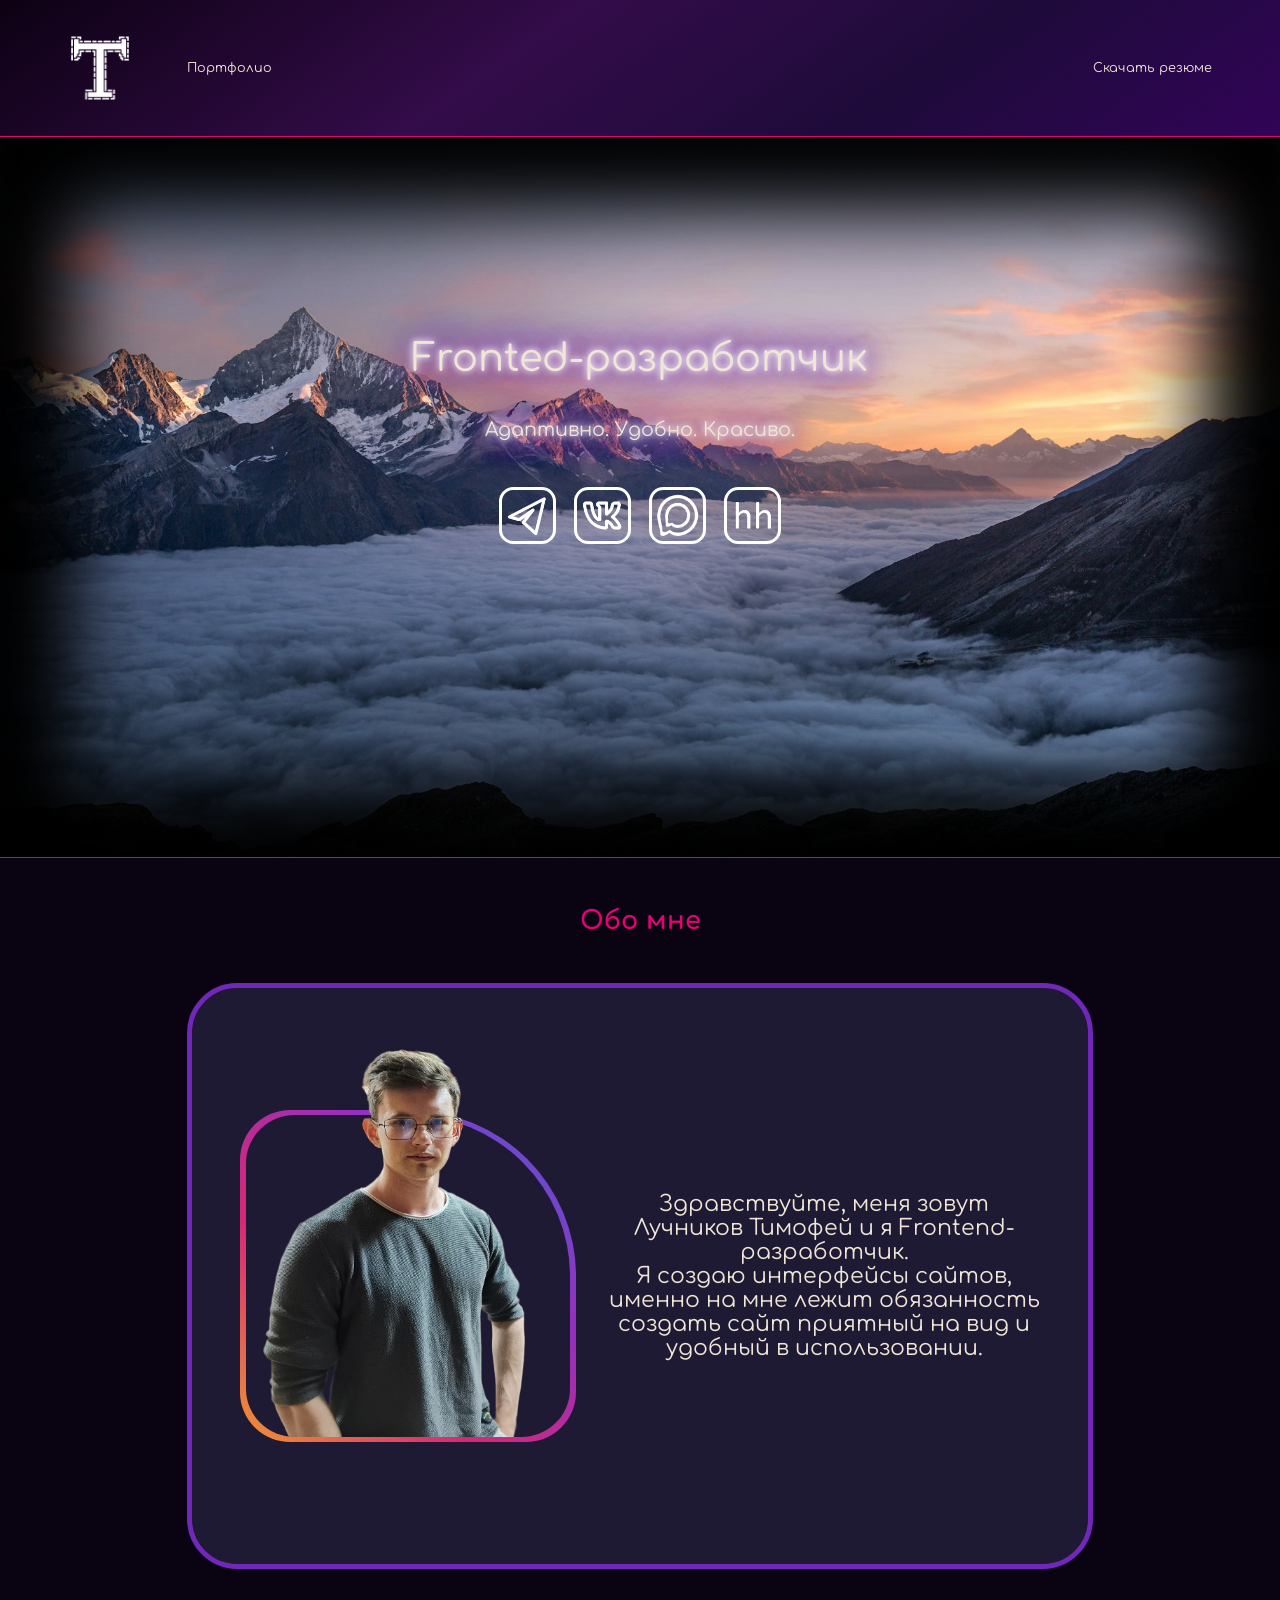
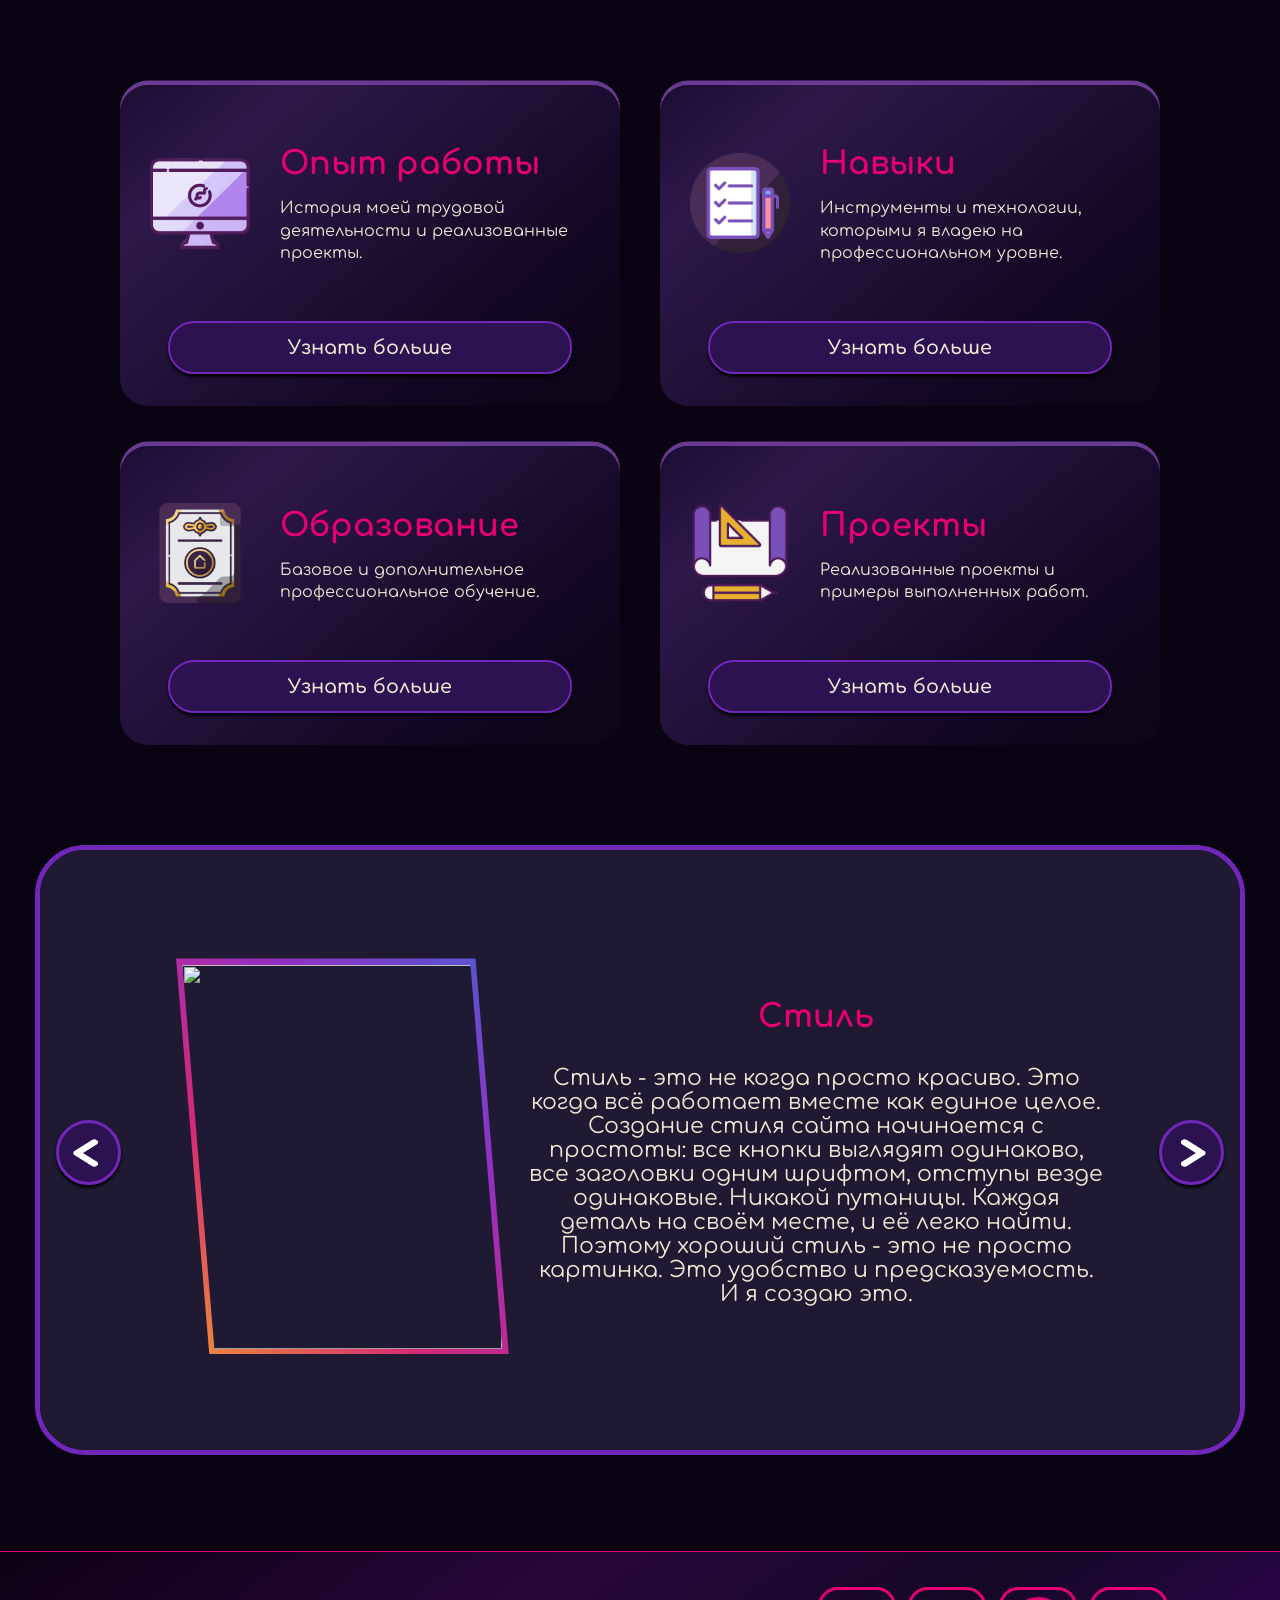
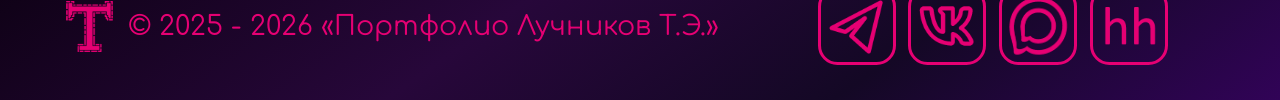
==== commit bee482ae: "31" ====
--- a/index.html
+++ b/index.html
@@ -39,10 +39,7 @@
             </div>
             <div class="div_head_main_second">
                 <a href="#">
-                    <p class="p_header">Услуги</p>
-                </a>
-                <a href="#">
-                    <p class="p_header">Связаться со мной</p>
+                    <p class="p_header">Скачать резюме</p>
                 </a>
             </div>
         </div>
@@ -129,7 +126,7 @@
                     <div class="div_cartochka">
                         <div class="div_card_img_second">
                             <div class="div_card_img_first">
-                                <img src="./img/icon_sertificate.png" alt="">
+                                <img src="./img/skills_icon_f.png" alt="">
                             </div>
                             <div class="div_card_thirty">
                                 <h1 class="p_card_first">Навыки</h1>
@@ -158,14 +155,14 @@
                     <div class="div_cartochka">
                         <div class="div_card_img_second">
                             <div class="div_card_img_first">
-                                <img src="./img/monitor_icon.png" alt="">
+                                <img src="./img/project_icon.png" alt="">
                             </div>
                             <div class="div_card_thirty">
                                 <h1 class="p_card_first">Проекты</h1>
-                                <p class="p_card_second">Направления сотрудничества и варианты рабочих задач.</p>
-                            </div>
-                        </div>
-                        <a class="a_but" href="./pages/work_experience.html">Узнать
+                                <p class="p_card_second">Реализованные проекты и примеры выполненных работ.</p>
+                            </div>
+                        </div>
+                        <a class="a_but" href="./pages/projects.html">Узнать
                                 больше</a>
                     </div>
 
--- a/css_style/main_css.css
+++ b/css_style/main_css.css
@@ -144,6 +144,11 @@
     transition: 0.2s;
 }
 
+.a_but:hover {
+    transform: scale(1.1);
+    border-color: #e60073;
+}
+
 /*----------------------------------------------------------------------------------------------------*/
 
 #circle_font {
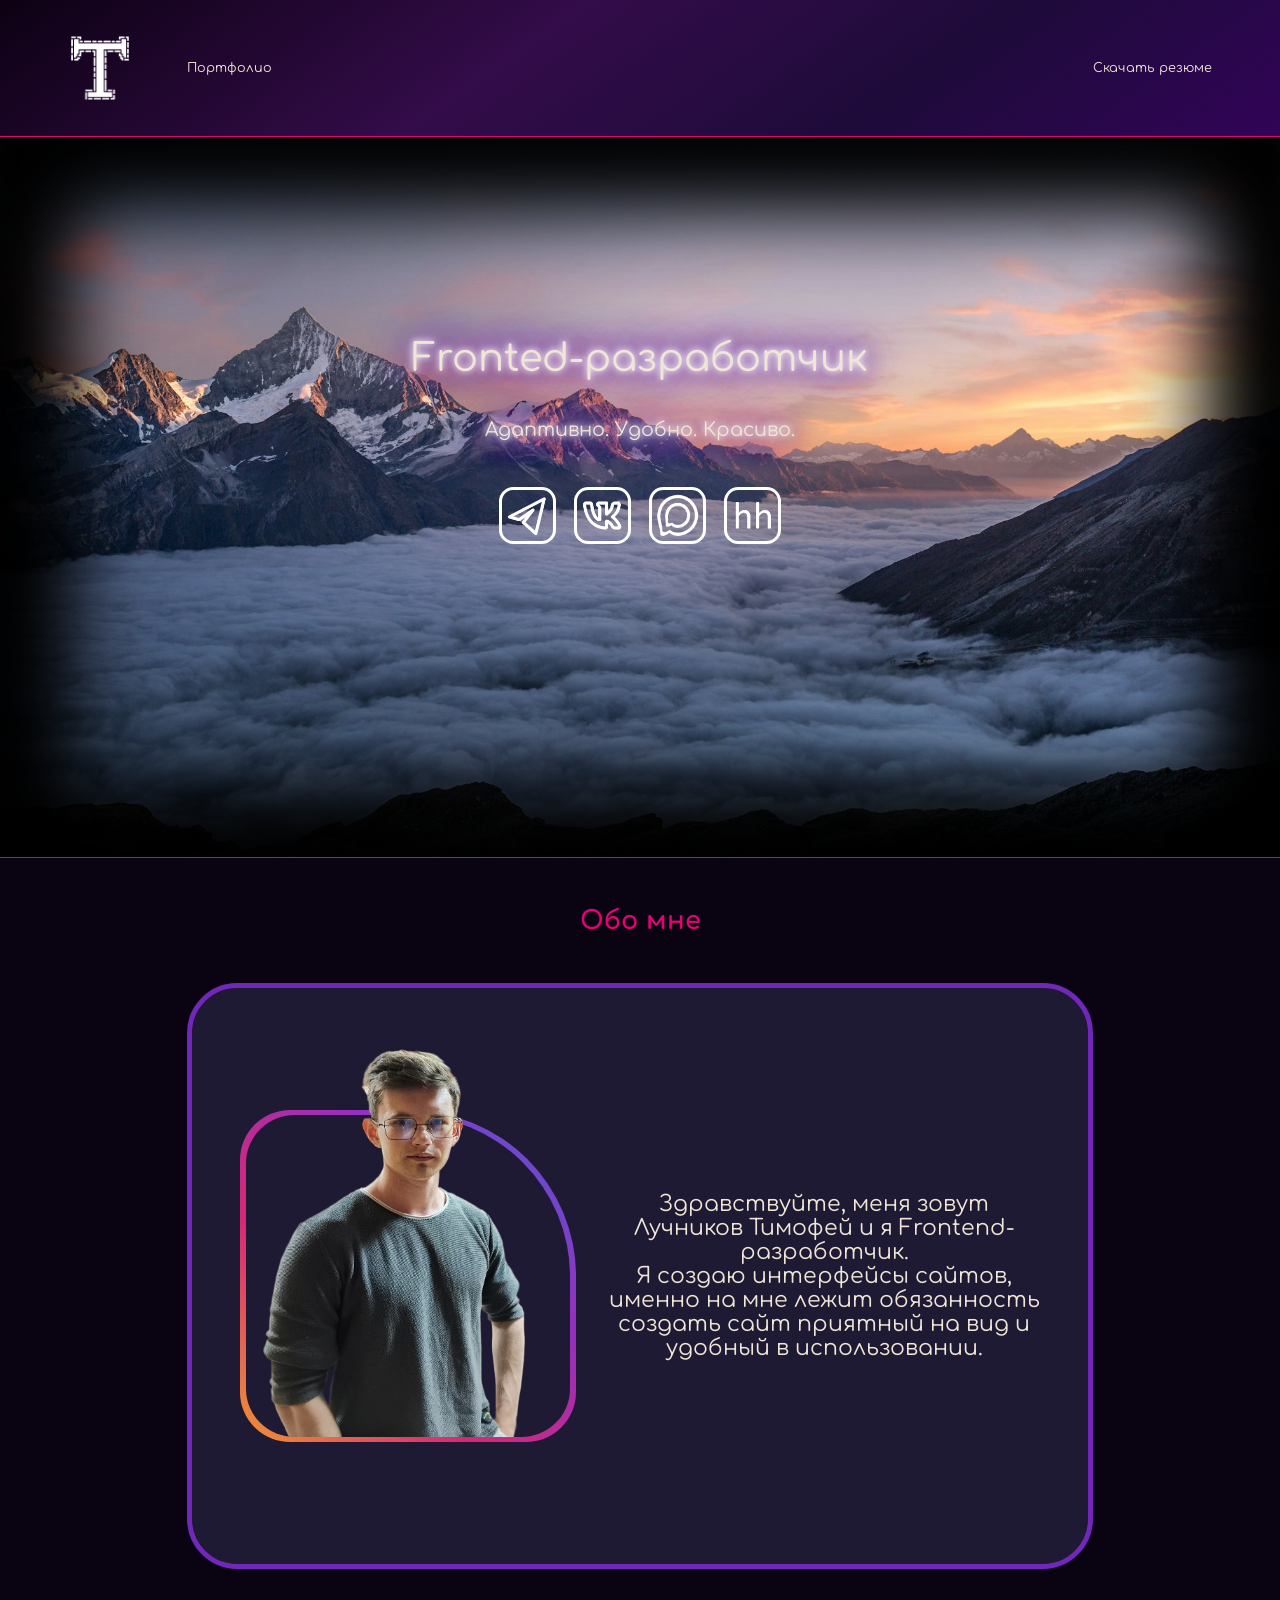
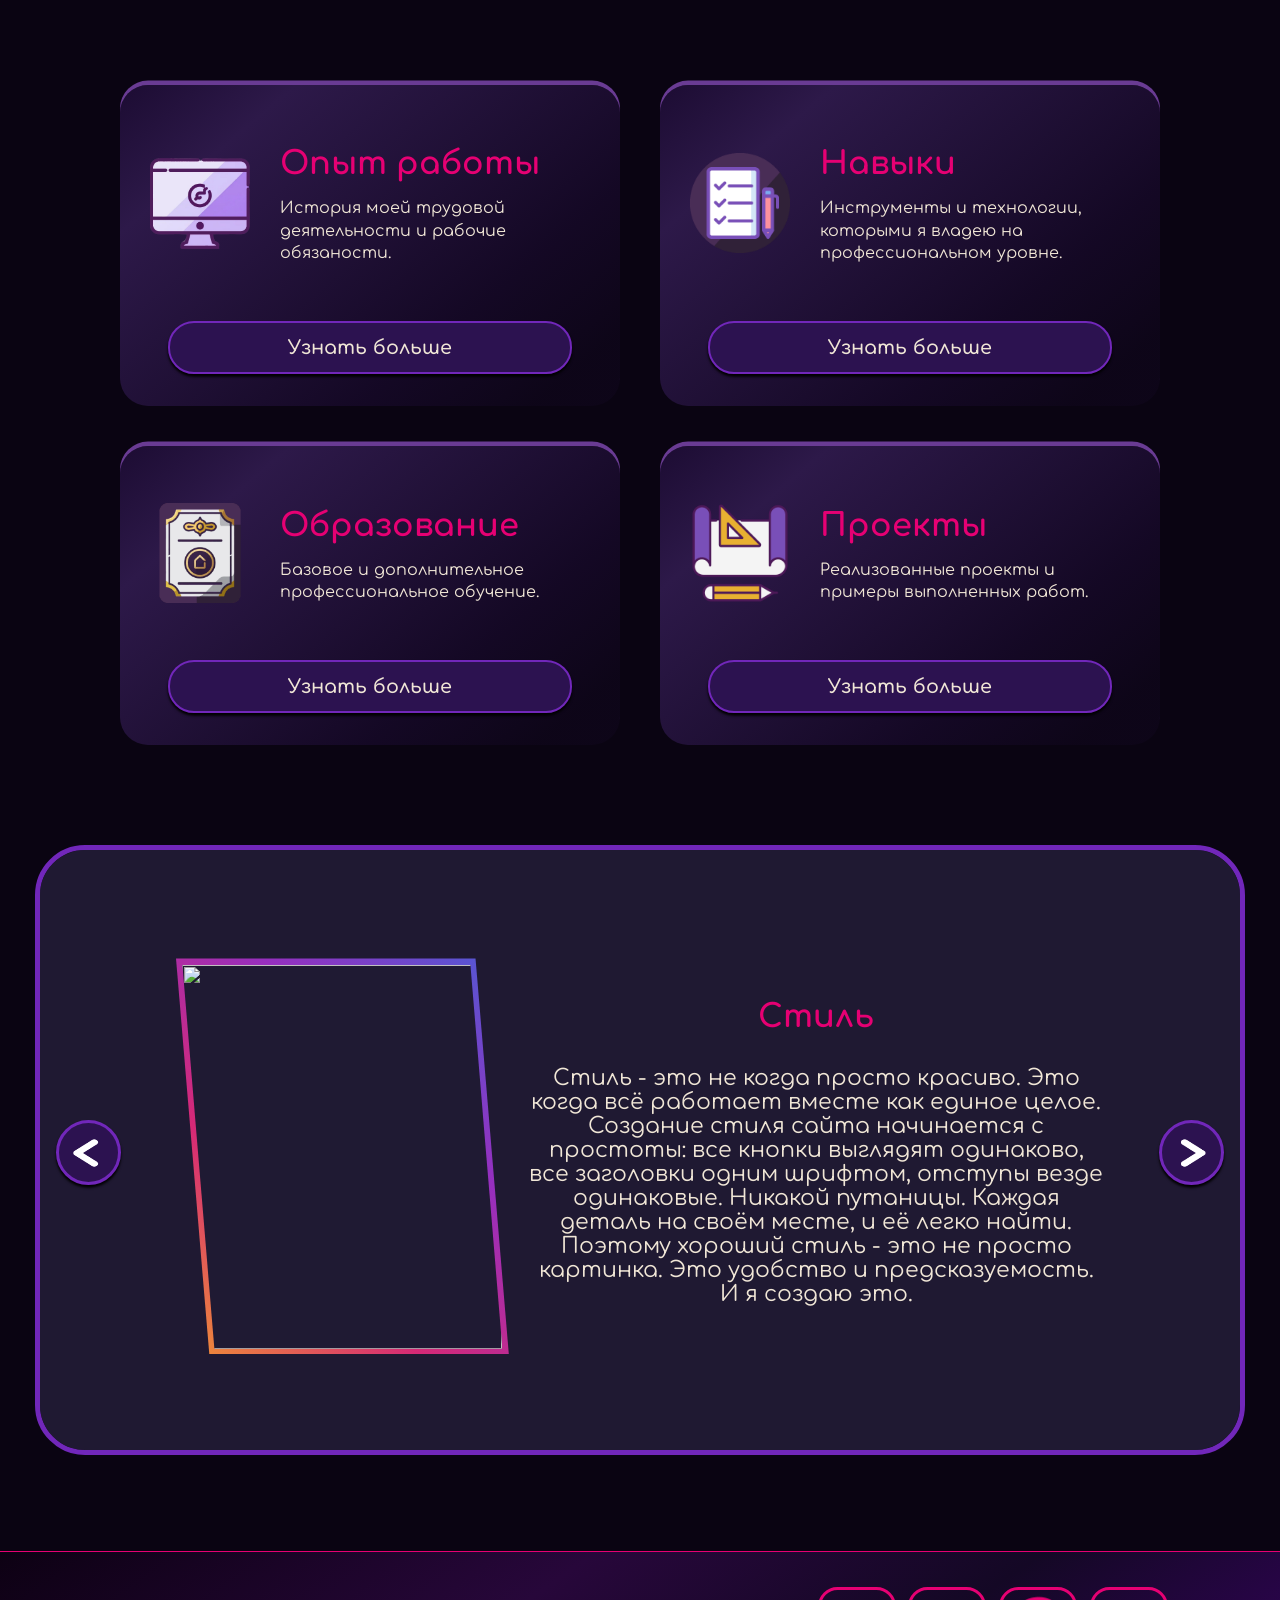
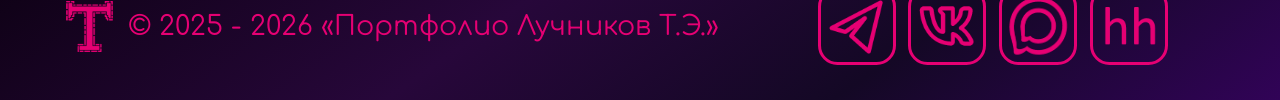
==== commit a15c97c2: "32 final version" ====
--- a/index.html
+++ b/index.html
@@ -4,7 +4,11 @@
 <head>
     <meta charset="UTF-8">
     <meta name="viewport" content="width=device-width, initial-scale=1.0">
-    <title>Document</title>
+    <meta name="keywords" content="веб-дизайн, фронтенд, портфолио разработчика, создание сайтов, Лучников Тимофей, резюме, frontend">
+    <meta name="description" content="Портфолио веб-разработчика. Создание современных сайтов и веб-приложений.">
+
+    <link rel="icon" href="./logo-img_favicon.png" type="image/png">
+    <title>Портфолио Лучников Т.Э.</title>
 
     <meta name="viewport" content="width=device-width, initial-scale=1.0">
 
@@ -38,7 +42,7 @@
                 </div>
             </div>
             <div class="div_head_main_second">
-                <a href="#">
+                <a href="/Luchnikov_Timofey.pdf" download="Резюме Лучников Т.Э.">
                     <p class="p_header">Скачать резюме</p>
                 </a>
             </div>
@@ -116,7 +120,7 @@
                             </div>
                             <div class="div_card_thirty">
                                 <h1 class="p_card_first">Опыт работы</h1>
-                                <p class="p_card_second">История моей трудовой деятельности и реализованные проекты.</p>
+                                <p class="p_card_second">История моей трудовой деятельности и рабочие обязаности.</p>
                             </div>
                         </div>
                         <a class="a_but" href="./pages/work_experience.html">Узнать
--- a/css_style/main_css.css
+++ b/css_style/main_css.css
@@ -263,6 +263,10 @@
     margin-bottom: 3rem;
 }
 
+.section_title_htwo {
+    font-size: 1.5vw;
+}
+
 /* =================================================================================== */
 
 @media (max-width: 1000px) {
--- a/css_style/footer_css.css
+++ b/css_style/footer_css.css
@@ -2,13 +2,11 @@
 body {
     margin: 0;
 }
-
 body {
     display: flex;
     flex-direction: column;
     min-height: 100vh;
 }
-
 #foot_template {
     font-size: 3vh;
     /* background: linear-gradient(145deg, #190324 0%, #1a0b38 40%, #2c012a 70%, #11101c 100%); */
@@ -22,12 +20,10 @@
     color: #e60073;
     margin-top: 6rem;
 }
-
 .p_footer_contact {
     color: #F0E6D6;
     margin-left: 1vw;
 }
-
 .foot_div_img {
     width: 8vh;
     height: 8vh;
@@ -35,41 +31,34 @@
     border-radius: 25%;
     transition: 0.2s;
 }
-
 .foot_div_img:hover {
     transform: scale(1.1);
     border-color: #7127BA;
 }
-
 #bottom_div_icon {
     margin-right: 3rem;
 }
-
 #bottom_copyright_div {
     display: flex;
     justify-content: center;
     align-items: center;
 }
-
 #bottom_copyright_div_second {
     margin-left: 1vw;
     display: flex;
     justify-content: center;
     align-items: center;
 }
-
 #bcd_img {
     width: 4vw;
     height: 4vw;
 }
-
 .footer_contact {
     display: flex;
     justify-content: center;
     align-items: center;
     gap: 1vw;
 }
-
 .footer_link {
     display: flex;
     align-items: center;
@@ -83,26 +72,21 @@
         flex-direction: column;
         padding: 1rem 0rem 1rem 0rem;
     }
-
     #bottom_div_icon {
         margin-top: -1rem;
         margin-right: 0rem;
     }
-
     .foot_div_img {
         border: 0.6vw solid #e60073;
     }
-
     #bottom_copyright_div {
         flex-direction: column;
         padding: 0.2rem;
     }
-
     #bottom_copyright_div_second {
         margin-left: 0vw;
         padding: 0rem 1rem 0rem 1rem;
     }
-
     #bcd_img {
         width: 8vw;
         height: 8vw;
--- a/css_style/slider_css.css
+++ b/css_style/slider_css.css
@@ -15,11 +15,8 @@
 .moving-element {
     display: flex;
     transition: transform 0.3s ease;
-    /* margin-left: ; */
     width: 300%;
-    border: px solid blue;
-}
-
+}
 .div_but_slider {
     position: absolute;
     left: 0;
@@ -30,7 +27,6 @@
     z-index: 20;
     top: 45%;
 }
-
 .but_slider {
     width: 65px;
     height: 65px;
@@ -39,12 +35,10 @@
     transition: 0.2s;
     margin: 0px 16px 16px 16px;
 }
-
 .but_slider:hover {
     transform: scale(1.2);
     border-color: #e60073;
 }
-
 .div_slider {
     background-color: rgba(40, 35, 65, 0.7);
     width: 75rem;
@@ -60,16 +54,10 @@
 #div_img_first {
     width: 20rem;
     height: 24rem;
-    border: px solid yellow;
-    /*background: linear-gradient(45deg, #f09433, #d62976, #962fbf, #4f5bd5);
-    padding: 4px;
-    /* толщина рамки /
-    border-radius: 12px;
-    display: inline-block;*/
+    /*background: linear-gradient(45deg, #f09433, #d62976, #962fbf, #4f5bd5);*/
     position: relative;
     display: inline-block;
 }
-
 #div_img_first::before {
     display: flex;
     justify-content: center;
@@ -83,7 +71,6 @@
     clip-path: polygon(0% 0%, 90% 0%, 100% 100%, 10% 100%);
     z-index: 0;
 }
-
 #img_slider_first {
     display: block;
     position: relative;
@@ -100,16 +87,10 @@
 #div_img_second {
     width: 26rem;
     height: 24rem;
-    border: px solid yellow;
-    /*background: linear-gradient(45deg, #f09433, #d62976, #962fbf, #4f5bd5);
-    padding: 4px;
-    /* толщина рамки /
-    border-radius: 12px;
-    display: inline-block;*/
+    /*background: linear-gradient(45deg, #f09433, #d62976, #962fbf, #4f5bd5);*/
     position: relative;
     display: inline-block;
 }
-
 #div_img_second::before {
     display: flex;
     justify-content: center;
@@ -124,7 +105,6 @@
     z-index: 0;
 
 }
-
 #img_slider_second {
     border-radius: 5rem;
     display: block;
@@ -141,16 +121,10 @@
 #div_img_three {
     width: 22rem;
     height: 24rem;
-    border: px solid yellow;
-    /*background: linear-gradient(45deg, #f09433, #d62976, #962fbf, #4f5bd5);
-    padding: 4px;
-    /* толщина рамки /
-    border-radius: 12px;
-    display: inline-block;*/
+    /*background: linear-gradient(45deg, #f09433, #d62976, #962fbf, #4f5bd5);*/
     position: relative;
     display: inline-block;
 }
-
 #div_img_three::before {
     display: flex;
     justify-content: center;
@@ -163,9 +137,7 @@
     /*background: linear-gradient(135deg, #381b6b, #8635d4, #f21a85);*/
     clip-path: polygon(50% 0%, 100% 25%, 100% 75%, 50% 100%, 0% 75%, 0% 25%);
     z-index: 0;
-
-}
-
+}
 #img_slider_three {
     display: block;
     position: relative;
@@ -182,25 +154,21 @@
 .small_div_slider {
     display: flex;
     flex-direction: row;
-    border: px solid red;
     width: 80%;
     justify-content: center;
     border-radius: 8px;
     align-items: center;
     gap: 2rem;
 }
-
 .h_slider_style {
     color: #e60073;
     text-align: center;
     font-size: 32px;
 }
-
 .p_slider_text {
     font-size: 22px;
     text-align: center;
 }
-
 .slider_text {
     width: 60%;
     display: flex;
@@ -208,9 +176,7 @@
     justify-content: center;
     align-items: center;
 }
-
 .div_slider_p {
-    border: px solid yellow;
     margin-top: -1rem;
 
 }
@@ -221,46 +187,37 @@
     .container {
         width: 600px;
     }
-
     .div_slider {
-        border: px solid orange;
         width: 37.5rem;
         height: 37.5rem;
     }
-
     .small_div_slider {
         flex-direction: column;
         align-items: center;
         justify-content: center;
     }
-
     #div_img_first {
         width: 10rem;
         height: 12rem;
         margin-top: 1rem;
     }
-
     #div_img_second {
         width: 10rem;
         height: 12rem;
         margin-top: 1rem;
 
     }
-
     #div_img_three {
         width: 10rem;
         height: 12rem;
         margin-top: 1rem;
     }
-
     .h_slider_style {
         font-size: 18px;
     }
-
     .p_slider_text {
         font-size: 12px;
     }
-
     .div_slider_p {
         margin-top: 0rem;
         margin-left: 0rem;
@@ -273,66 +230,26 @@
     .container {
         width: 336px;
     }
-
     .div_slider {
         width: 21rem;
     }
-
     .small_div_slider {
         flex-direction: column;
         align-items: center;
     }
-
     #div_img_first {
         width: 4rem;
         height: 5rem;
         margin-top: 1rem;
     }
-
     #div_img_second {
         width: 4rem;
         height: 5rem;
         margin-top: 1rem;
     }
-
     #div_img_three {
         width: 4rem;
         height: 5rem;
         margin-top: 1rem;
     }
-
-
-
-}
-
-
-
-/*
-
-.container {
-            width: 100%;
-            max-width: 600px;
-            overflow: hidden;
-            border: 2px solid #333;
-            margin: 20px auto;
-        }
-        .moving-element {
-            display: flex;
-            transition: transform 0.3s ease;
-        }
-        .slide {
-            flex: 0 0 100%;
-            height: 200px;
-            display: flex;
-            align-items: center;
-            justify-content: center;
-            font-size: 24px;
-            font-weight: bold;
-        }
-        .slide1 { background: lightgreen; }
-        .slide2 { background: lightblue; }
-        .slide3 { background: lightcoral; }
-        .buttons { text-align: center; }
-        button { margin: 5px; padding: 8px 16px; }
-
-*/+}
